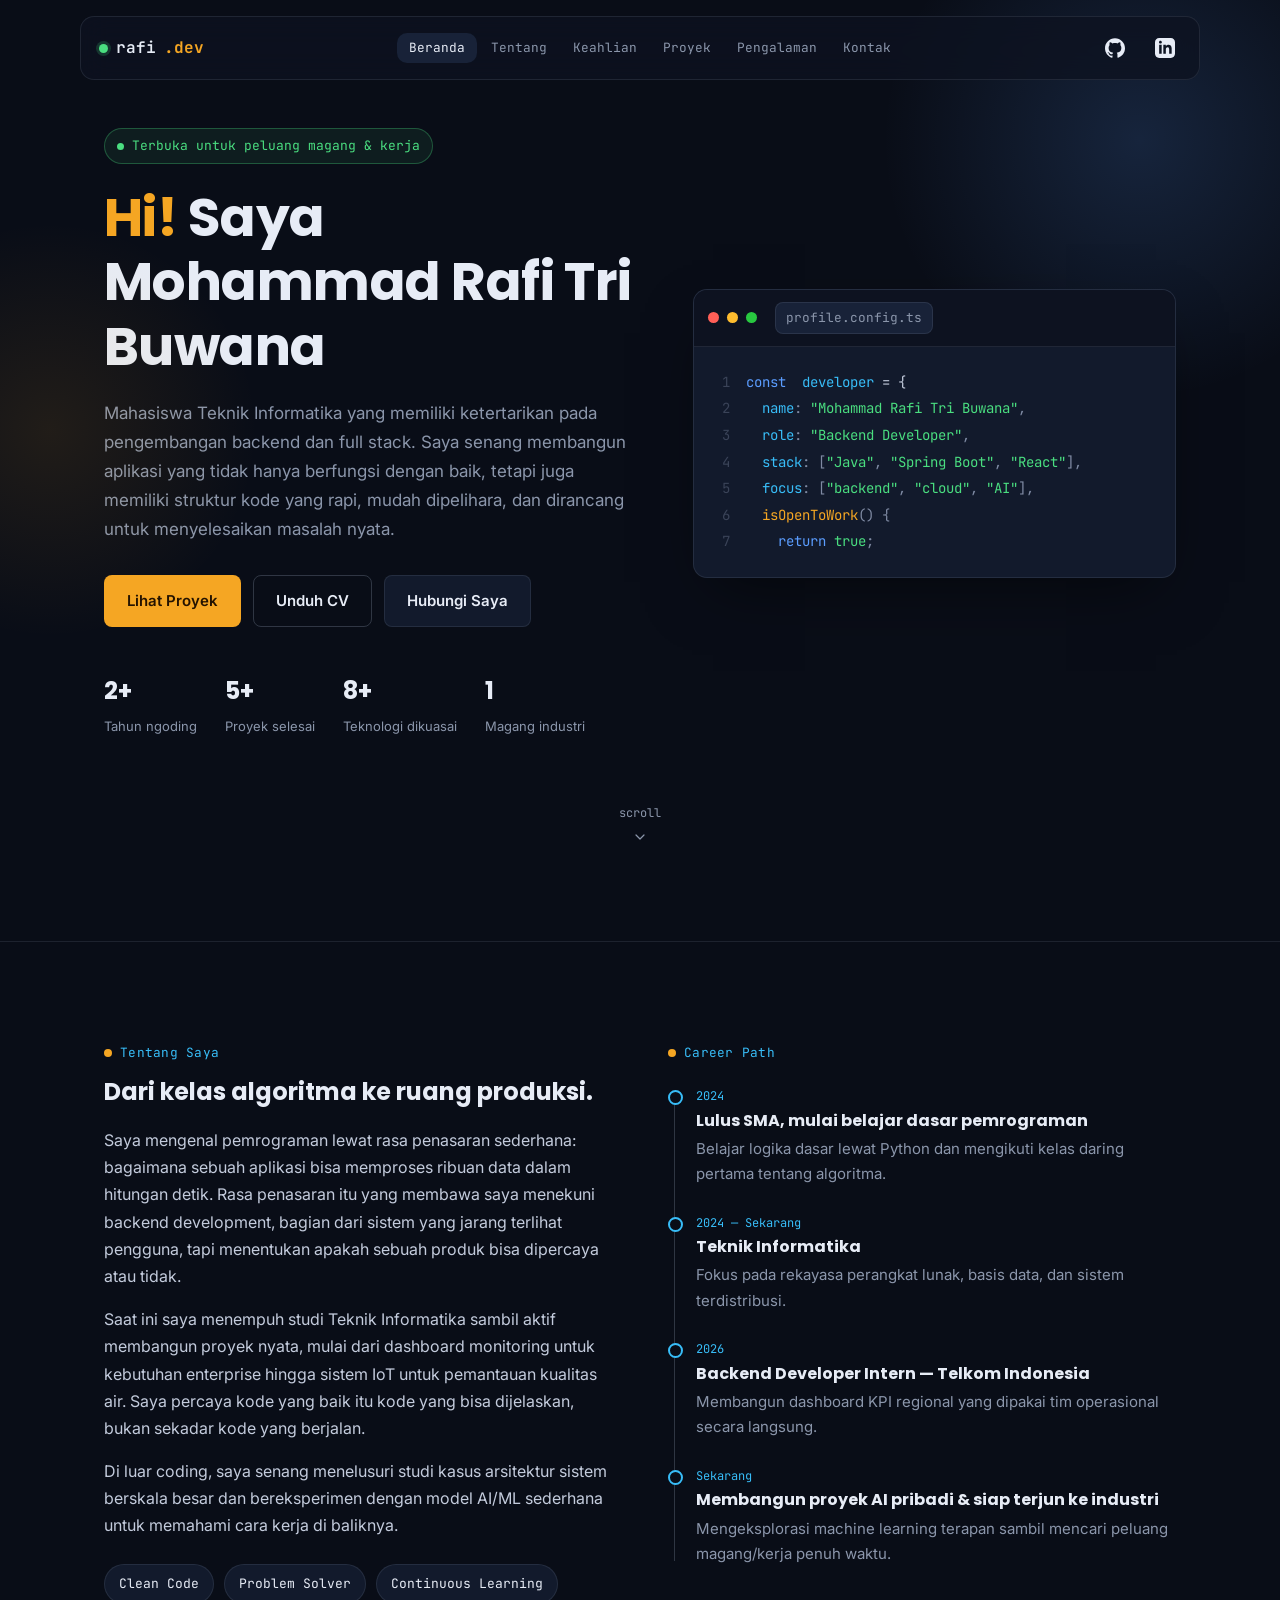
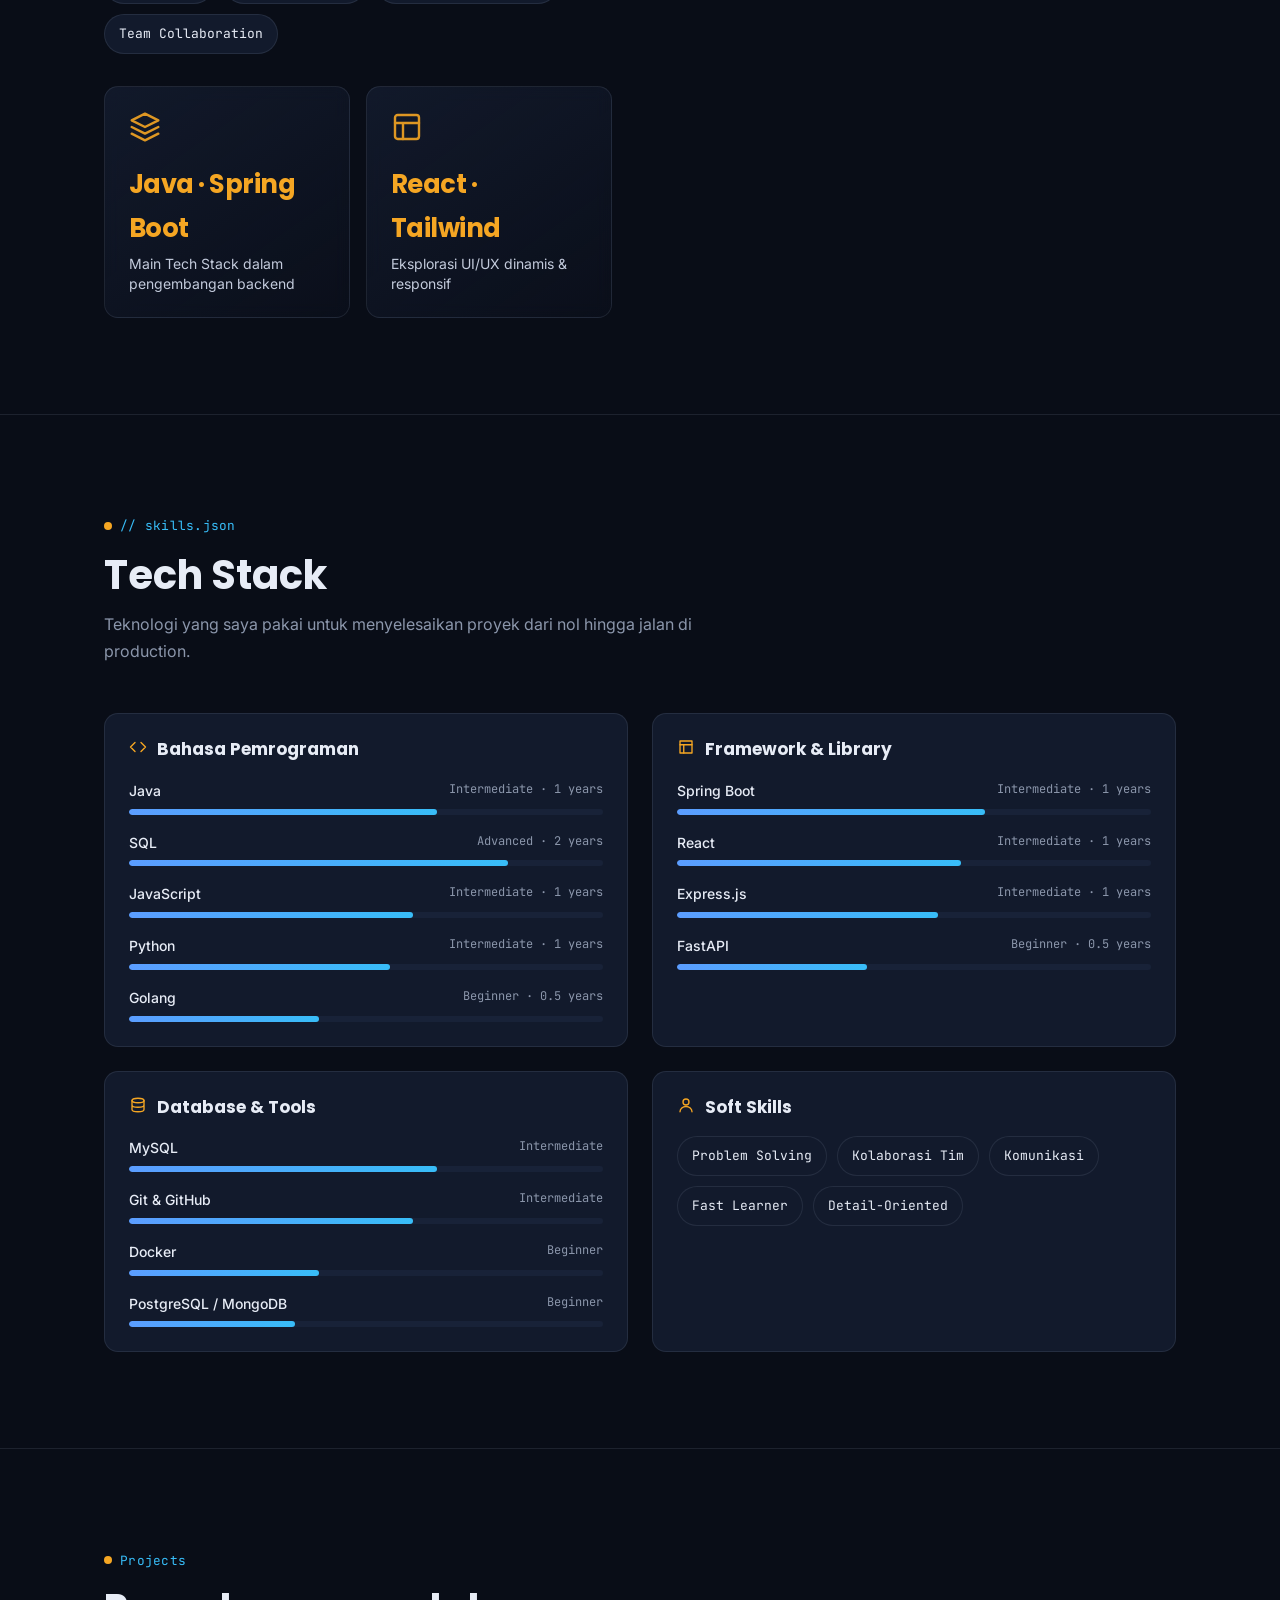
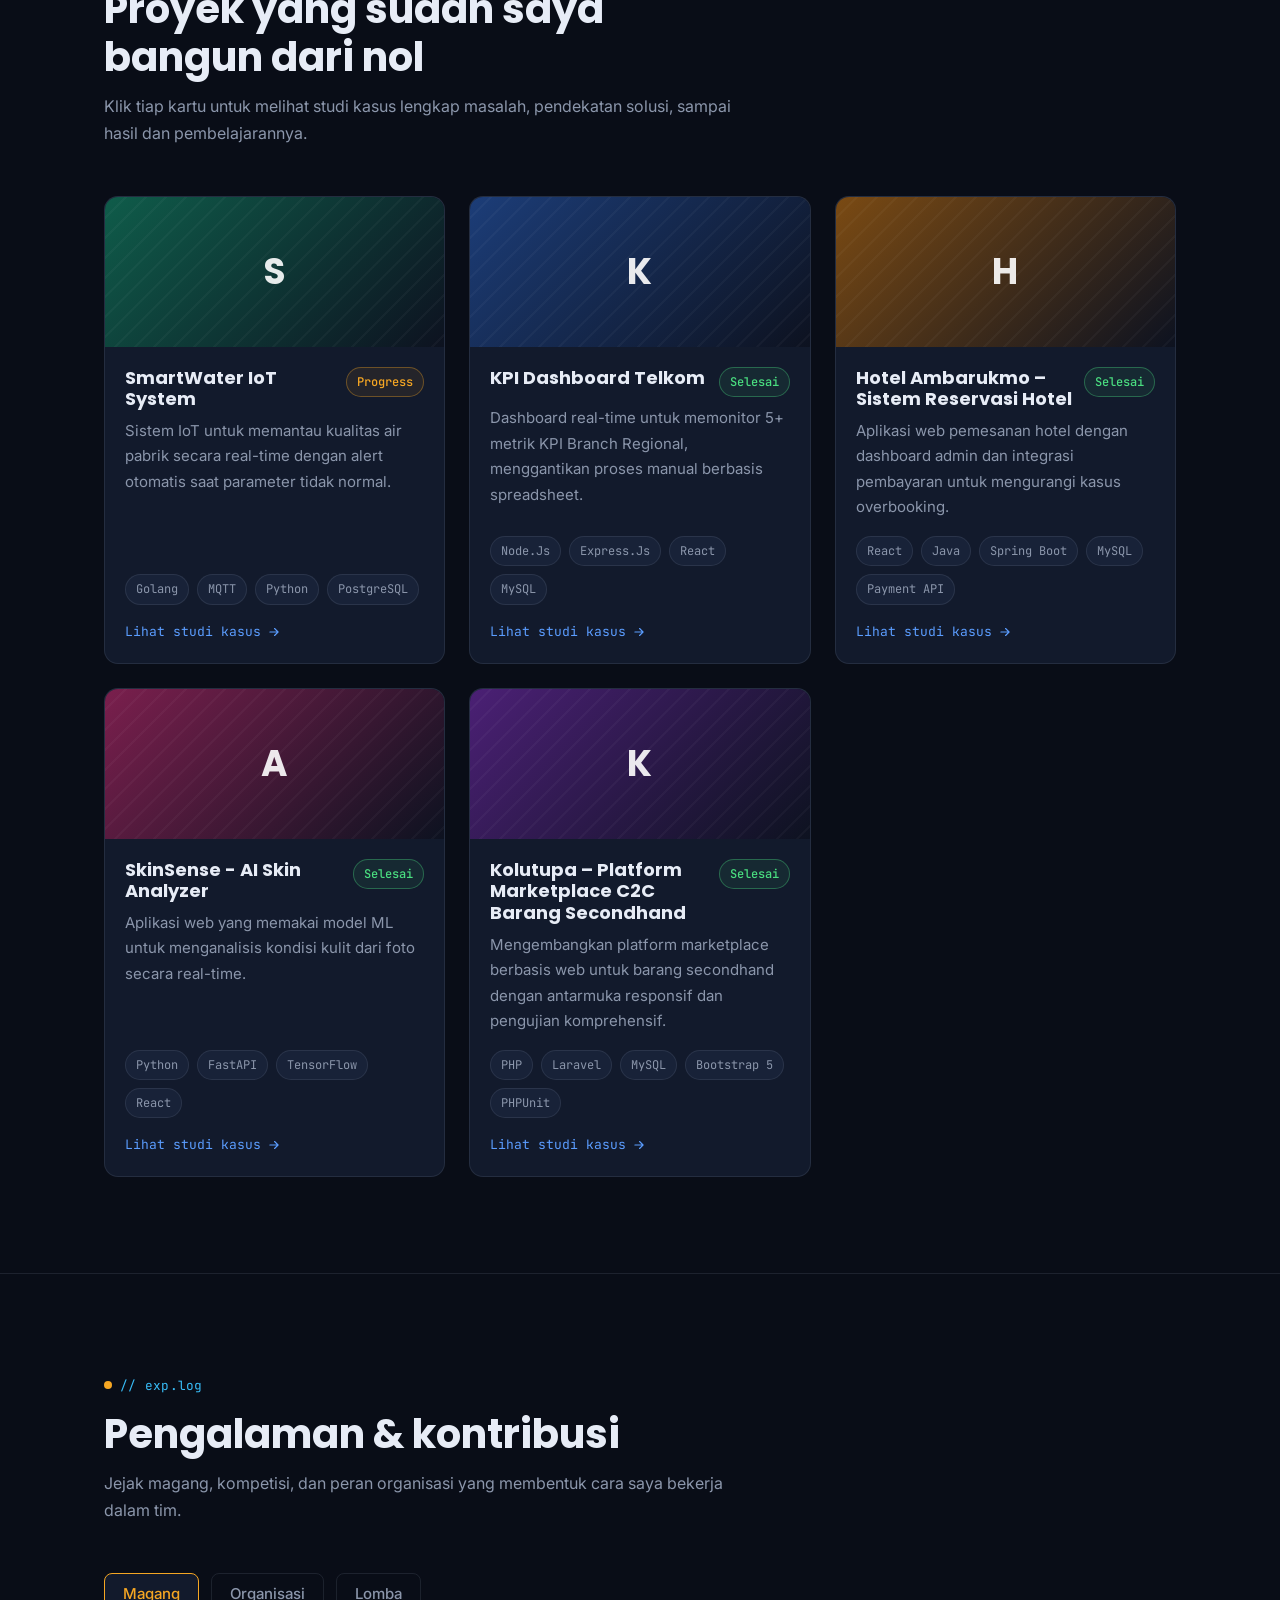
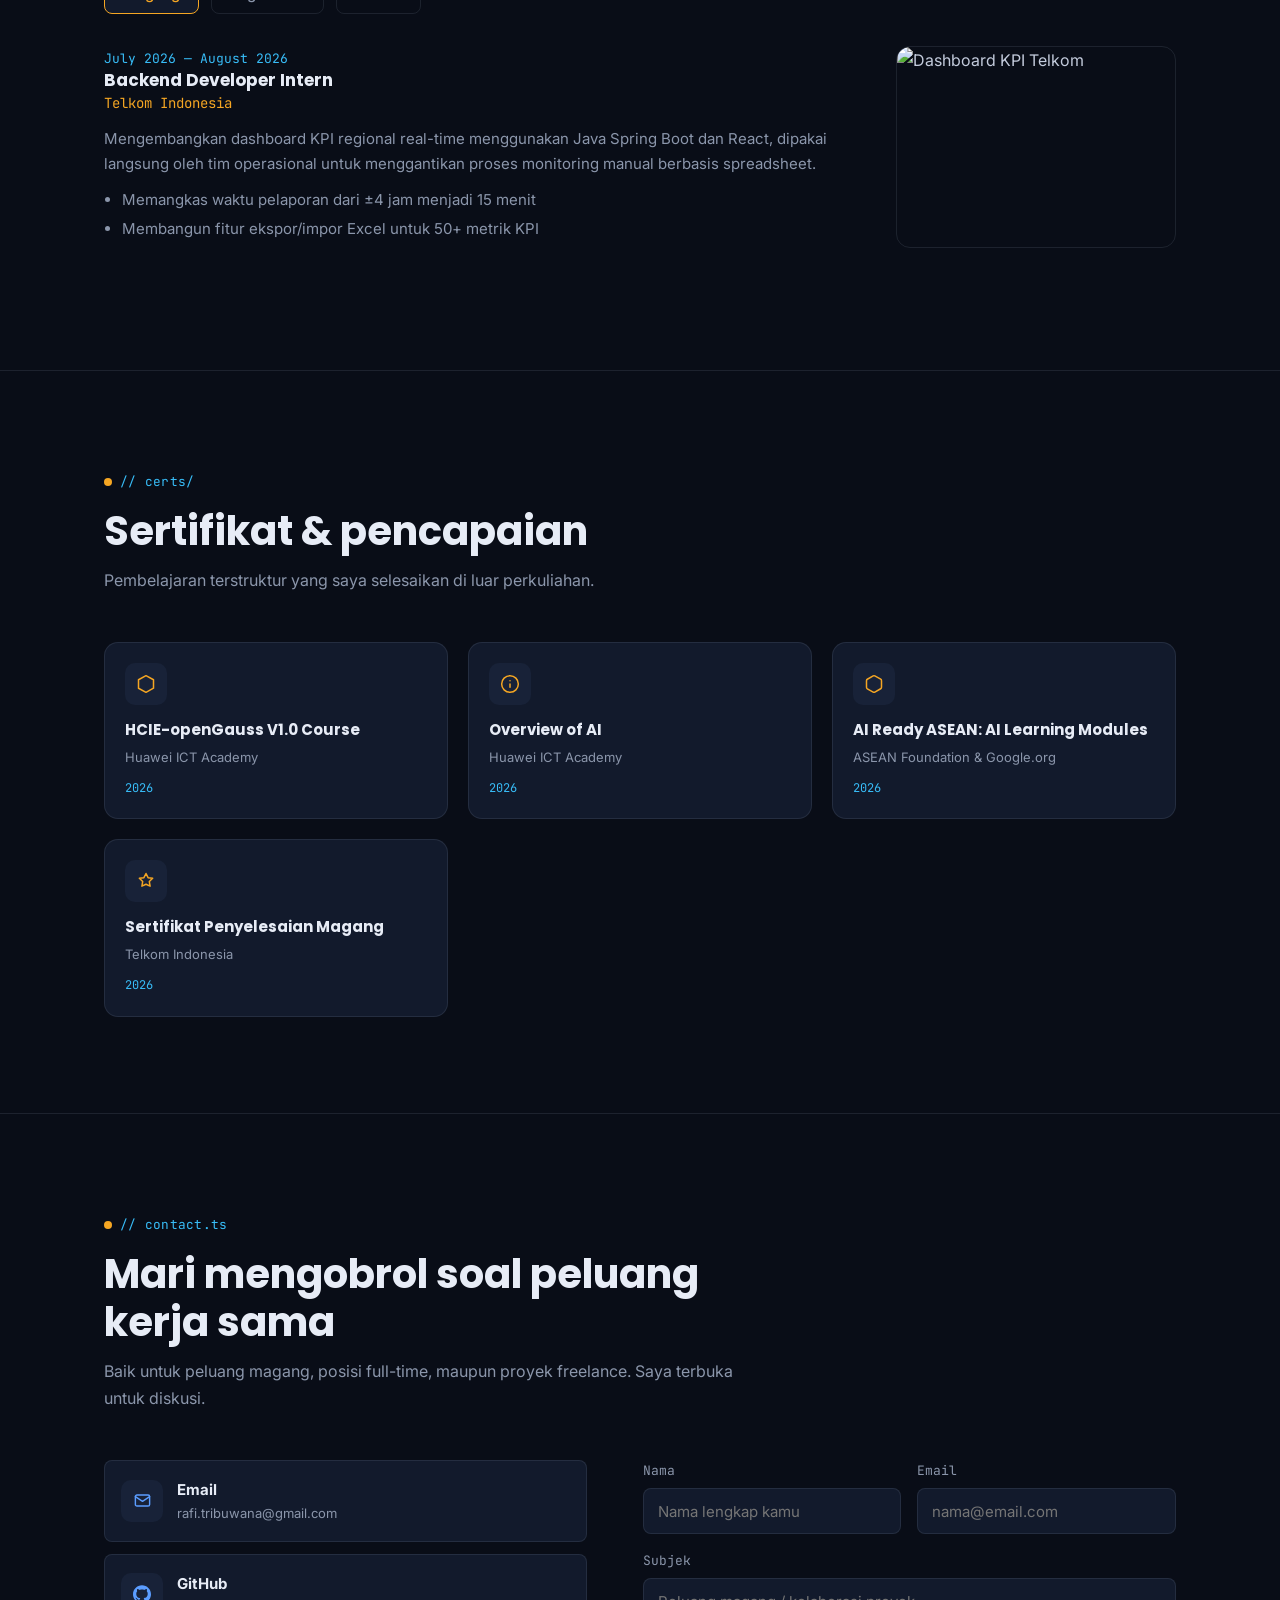
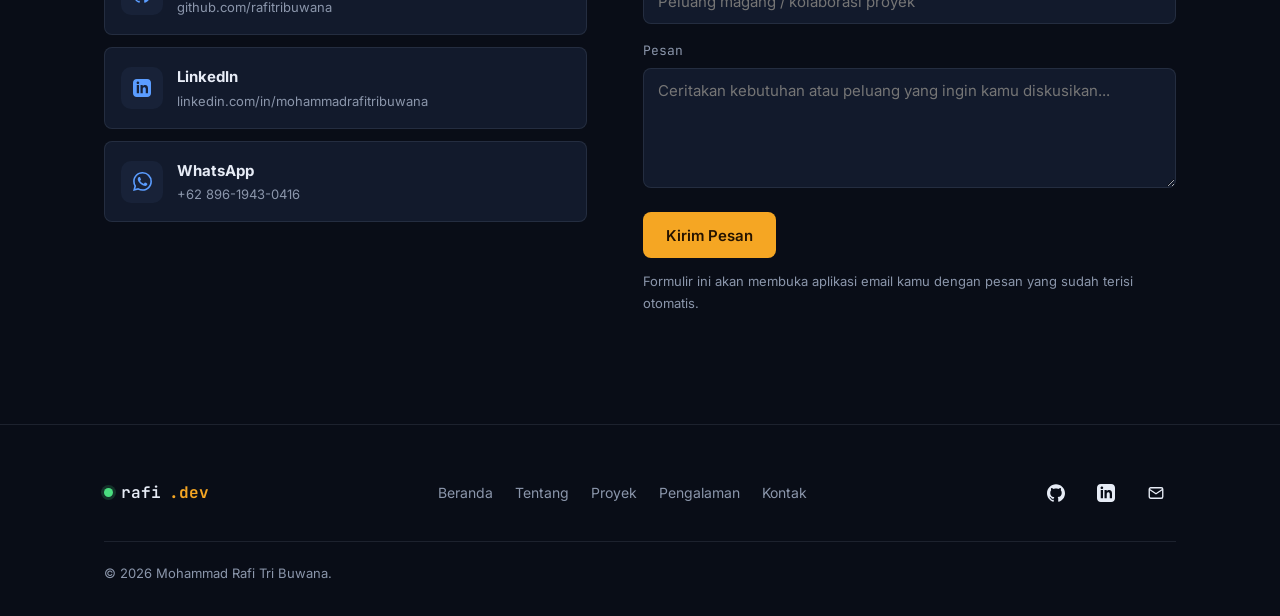
==== index.html @ b0159e3d "Update portofolio" ====
<!DOCTYPE html>
<html lang="id">
<head>
<meta charset="UTF-8" />
<meta name="viewport" content="width=device-width, initial-scale=1" />
<title>Mohammad Rafi Tri Buwana — Backend Developer</title>
<meta name="description" content="Portofolio Mohammad Rafi Tri Buwana, Backend Developer & Full Stack Developer. Lihat proyek, keahlian, dan pengalaman di bidang software engineering." />
<link rel="preconnect" href="https://fonts.googleapis.com" />
<link rel="preconnect" href="https://fonts.gstatic.com" crossorigin />
<link href="https://fonts.googleapis.com/css2?family=Poppins:wght@500;600;700&family=Inter:wght@400;500;600&family=JetBrains+Mono:wght@400;500;600&display=swap" rel="stylesheet" />
<link rel="stylesheet" href="style.css" />
</head>
<body>

<!-- ================= NAVBAR ================= -->
<div class="navbar-wrap">
  <nav class="navbar">
    <a class="logo" href="#home" aria-label="Kembali ke beranda">
      <span class="dot"></span> rafi<b>.dev</b>
    </a>
    <ul class="nav-links" id="navLinks">
      <li><a href="#home" data-section="home"><span class="fname">Beranda</span><span class="ext"></span></a></li>
      <li><a href="#about" data-section="about"><span class="fname">Tentang</span><span class="ext"></span></a></li>
      <li><a href="#skills" data-section="skills"><span class="fname">Keahlian</span><span class="ext"></span></a></li>
      <li><a href="#projects" data-section="projects"><span class="fname">Proyek</span><span class="ext"></span></a></li>
      <li><a href="#experience" data-section="experience"><span class="fname">Pengalaman</span><span class="ext"></span></a></li>
      <li><a href="#contact" data-section="contact"><span class="fname">Kontak</span><span class="ext"></span></a></li>
    </ul>
    <div class="nav-right">
      <a class="icon-link" href="https://github.com/rafitribuwana" target="_blank" rel="noopener" aria-label="Buka profil GitHub">
        <svg role="img" viewBox="0 0 24 24" xmlns="http://www.w3.org/2000/svg" width="20" height="20"><title>GitHub</title><path fill="currentColor" d="M12 .297c-6.63 0-12 5.373-12 12 0 5.303 3.438 9.8 8.205 11.385.6.113.82-.258.82-.577 0-.285-.01-1.04-.015-2.04-3.338.724-4.042-1.61-4.042-1.61C4.422 18.07 3.633 17.7 3.633 17.7c-1.087-.744.084-.729.084-.729 1.205.084 1.838 1.236 1.838 1.236 1.07 1.835 2.809 1.305 3.495.998.108-.776.417-1.305.76-1.605-2.665-.3-5.466-1.332-5.466-5.93 0-1.31.465-2.38 1.235-3.22-.135-.303-.54-1.523.105-3.176 0 0 1.005-.322 3.3 1.23.96-.267 1.98-.399 3-.405 1.02.006 2.04.138 3 .405 2.28-1.552 3.285-1.23 3.285-1.23.645 1.653.24 2.873.12 3.176.765.84 1.23 1.91 1.23 3.22 0 4.61-2.805 5.625-5.475 5.92.42.36.81 1.096.81 2.22 0 1.606-.015 2.896-.015 3.286 0 .315.21.69.825.57C20.565 22.092 24 17.592 24 12.297c0-6.627-5.373-12-12-12"/></svg>
      </a>
      <a class="icon-link" href="https://www.linkedin.com/in/rafitribuwana" target="_blank" rel="noopener" aria-label="Buka profil LinkedIn">
        <svg role="img" viewBox="0 0 24 24" xmlns="http://www.w3.org/2000/svg" width="20" height="20"><title>LinkedIn</title><path fill="currentColor" d="M19 0h-14c-2.761 0-5 2.239-5 5v14c0 2.761 2.239 5 5 5h14c2.762 0 5-2.239 5-5v-14c0-2.761-2.238-5-5-5zm-11 19h-3v-11h3v11zm-1.5-12.268c-.966 0-1.75-.79-1.75-1.764s.784-1.764 1.75-1.764 1.75.79 1.75 1.764-.783 1.764-1.75 1.764zm13.5 12.268h-3v-5.604c0-3.368-4-3.113-4 0v5.604h-3v-11h3v1.765c1.396-2.586 7-2.777 7 2.476v6.759z"/></svg>
      </a>
      <button class="icon-link menu-btn" id="menuBtn" aria-label="Buka menu navigasi">
        <svg width="20" height="20" viewBox="0 0 24 24" fill="none" stroke="currentColor" stroke-width="1.8" stroke-linecap="round"><path d="M3 6h18M3 12h18M3 18h18"/></svg>
      </button>
    </div>
  </nav>
</div>

<div class="mobile-menu" id="mobileMenu">
  <button class="icon-link close-btn" id="closeMenuBtn" aria-label="Tutup menu">
    <svg width="22" height="22" viewBox="0 0 24 24" fill="none" stroke="currentColor" stroke-width="1.8" stroke-linecap="round"><path d="M6 6l12 12M18 6L6 18"/></svg>
  </button>
  <a href="#home" data-section="home">Beranda <span class="ext"></span></a>
  <a href="#about" data-section="about">Tentang <span class="ext"></span></a>
  <a href="#skills" data-section="skills">Keahlian <span class="ext"></span></a>
  <a href="#projects" data-section="projects">Proyek <span class="ext"></span></a>
  <a href="#experience" data-section="experience">Pengalaman <span class="ext"></span></a>
  <a href="#certificates" data-section="certificates">Sertifikat <span class="ext"></span></a>
  <a href="#contact" data-section="contact">Kontak <span class="ext"></span></a>
  <div class="mm-social">
    <a class="icon-link" href="#https://github.com/rafitribuwana" target="_blank" rel="noopener" aria-label="GitHub"><svg width="19" height="19" viewBox="0 0 24 24" fill="none" stroke="currentColor" stroke-width="1.8"><rect x="3" y="3" width="18" height="18" rx="4"/><path d="M8 12h8M8 16h5M8 8h3"/></svg></a>
    <a class="icon-link" href="https://www.linkedin.com/in/rafitribuwana" target="_blank" rel="noopener" aria-label="LinkedIn"><svg width="19" height="19" viewBox="0 0 24 24" fill="none" stroke="currentColor" stroke-width="1.8"><rect x="3" y="3" width="18" height="18" rx="4"/><path d="M8.5 11v6M12.5 17v-3.5c0-1.2 1-2 2-2s1.8.8 1.8 2V17"/></svg></a>
  </div>
</div>

<!-- ================= HERO ================= -->
<section class="hero" id="home">
  <div class="hero-glow"></div>
  <div class="hero-glow two"></div>
  <div class="container hero-grid">
    <div>
      <span class="hero-kicker"><span class="pulse"></span> Terbuka untuk peluang magang &amp; kerja</span>
      <h1> <span class="accent">Hi!</span> Saya Mohammad Rafi Tri Buwana</h1>      
      <p class="lead">Mahasiswa Teknik Informatika yang memiliki ketertarikan pada pengembangan backend dan full stack. Saya senang membangun aplikasi yang tidak hanya berfungsi dengan baik, tetapi juga memiliki struktur kode yang rapi, mudah dipelihara, dan dirancang untuk menyelesaikan masalah nyata.</p>
      <div class="hero-ctas">
        <a href="#projects" class="btn btn-primary">Lihat Proyek</a>
        <a href="assets/CV_Mohammad Rafi Tri Buwana.pdf" class="btn btn-outline">Unduh CV</a>
        <a href="#contact" class="btn btn-ghost">Hubungi Saya</a>
      </div>
      <div class="hero-stats">
        <div class="stat"><b>2+</b><span>Tahun ngoding</span></div>
        <div class="stat"><b>5+</b><span>Proyek selesai</span></div>
        <div class="stat"><b>8+</b><span>Teknologi dikuasai</span></div>
        <div class="stat"><b>1</b><span>Magang industri</span></div>
      </div>
    </div>

    <div class="editor reveal">
      <div class="editor-bar">
        <span class="editor-dot r"></span><span class="editor-dot y"></span><span class="editor-dot g"></span>
        <span class="editor-file">profile.config.ts</span>
      </div>
      <div class="editor-body" id="editorBody"></div>
    </div>
  </div>
  <div class="container">
    <div class="scroll-cue">
      <span>scroll</span>
      <svg width="16" height="16" viewBox="0 0 24 24" fill="none" stroke="currentColor" stroke-width="1.8" stroke-linecap="round" stroke-linejoin="round"><path d="M6 9l6 6 6-6"/></svg>
    </div>
  </div>
</section>

<!-- ================= ABOUT ================= -->
<section class="section" id="about">
  <div class="container">
    <div class="about-grid">
      <div class="reveal">
        <span class="eyebrow">Tentang Saya</span>
        <h2>Dari kelas algoritma ke ruang produksi.</h2>
        <div class="about-text" style="margin-top:20px;">
          <p>Saya mengenal pemrograman lewat rasa penasaran sederhana: bagaimana sebuah aplikasi bisa memproses ribuan data dalam hitungan detik. Rasa penasaran itu yang membawa saya menekuni backend development, bagian dari sistem yang jarang terlihat pengguna, tapi menentukan apakah sebuah produk bisa dipercaya atau tidak.</p>
          <p>Saat ini saya menempuh studi Teknik Informatika sambil aktif membangun proyek nyata, mulai dari dashboard monitoring untuk kebutuhan enterprise hingga sistem IoT untuk pemantauan kualitas air. Saya percaya kode yang baik itu kode yang bisa dijelaskan, bukan sekadar kode yang berjalan.</p>
          <p>Di luar coding, saya senang menelusuri studi kasus arsitektur sistem berskala besar dan bereksperimen dengan model AI/ML sederhana untuk memahami cara kerja di baliknya.</p>
        </div>
        <div class="value-chips">
          <span class="value-chip">Clean Code</span>
          <span class="value-chip">Problem Solver</span>
          <span class="value-chip">Continuous Learning</span>
          <span class="value-chip">Team Collaboration</span>
        </div>
        <div class="stat-grid">
          <div class="stat-card">
            <svg class="sc-icon" viewBox="0 0 24 24" fill="none" stroke="currentColor" stroke-width="1.8" stroke-linecap="round" stroke-linejoin="round"><path d="M12 2L2 7l10 5 10-5-10-5zM2 17l10 5 10-5M2 12l10 5 10-5"/></svg>
            <b>Java · Spring Boot</b>
            <span>Main Tech Stack dalam pengembangan backend</span>
          </div>
          <div class="stat-card">
            <svg class="sc-icon" viewBox="0 0 24 24" fill="none" stroke="currentColor" stroke-width="1.8" stroke-linecap="round" stroke-linejoin="round"><rect x="3" y="3" width="18" height="18" rx="2" ry="2"/><path d="M3 9h18M9 21V9"/></svg>
            <b>React · Tailwind</b>
            <span>Eksplorasi UI/UX dinamis & responsif</span>
          </div>
        </div>
      </div>

      <div class="reveal">
        <span class="eyebrow">Career Path</span>
        <div class="timeline">
          <div class="tl-item">
            <div class="tl-date">2024</div>
            <h4>Lulus SMA, mulai belajar dasar pemrograman</h4>
            <p>Belajar logika dasar lewat Python dan mengikuti kelas daring pertama tentang algoritma.</p>
          </div>
          <div class="tl-item">
            <div class="tl-date">2024 — Sekarang</div>
            <h4>Teknik Informatika</h4>
            <p>Fokus pada rekayasa perangkat lunak, basis data, dan sistem terdistribusi.</p>
          </div>
          <div class="tl-item">
            <div class="tl-date">2026</div>
            <h4>Backend Developer Intern — Telkom Indonesia</h4>
            <p>Membangun dashboard KPI regional yang dipakai tim operasional secara langsung.</p>
          </div>
          <div class="tl-item">
            <div class="tl-date">Sekarang</div>
            <h4>Membangun proyek AI pribadi &amp; siap terjun ke industri</h4>
            <p>Mengeksplorasi machine learning terapan sambil mencari peluang magang/kerja penuh waktu.</p>
          </div>
        </div>
      </div>
    </div>
  </div>
</section>

<!-- ================= SKILLS ================= -->
<section class="section" id="skills">
  <div class="container">
    <div class="section-head reveal">
      <span class="eyebrow">// skills.json</span>
      <h2>Tech Stack</h2>
      <p>Teknologi yang saya pakai untuk menyelesaikan proyek dari nol hingga jalan di production.</p>
    </div>

    <div class="skills-grid">
      <div class="skill-card reveal">
        <h3><span class="ico">
          <svg width="18" height="18" viewBox="0 0 24 24" fill="none" stroke="currentColor" stroke-width="1.8" stroke-linecap="round" stroke-linejoin="round"><path d="M16 18l6-6-6-6M8 6l-6 6 6 6"/></svg>
        </span> Bahasa Pemrograman</h3>
        <div class="skill-row" data-level="65"><div class="row-top"><span>Java</span><span>Intermediate · 1 years</span></div><div class="meter"><i></i></div></div>
        <div class="skill-row" data-level="80"><div class="row-top"><span>SQL</span><span>Advanced · 2 years</span></div><div class="meter"><i></i></div></div>
        <div class="skill-row" data-level="60"><div class="row-top"><span>JavaScript</span><span>Intermediate · 1 years</span></div><div class="meter"><i></i></div></div>
        <div class="skill-row" data-level="55"><div class="row-top"><span>Python</span><span>Intermediate · 1 years</span></div><div class="meter"><i></i></div></div>
        <div class="skill-row" data-level="40"><div class="row-top"><span>Golang</span><span>Beginner · 0.5 years</span></div><div class="meter"><i></i></div></div>
      </div>

      <div class="skill-card reveal">
        <h3><span class="ico">
          <svg width="18" height="18" viewBox="0 0 24 24" fill="none" stroke="currentColor" stroke-width="1.8" stroke-linecap="round" stroke-linejoin="round"><path d="M4 4h16v16H4z"/><path d="M4 9h16M9 9v11"/></svg>
        </span> Framework &amp; Library</h3>
        <div class="skill-row" data-level="65"><div class="row-top"><span>Spring Boot</span><span>Intermediate · 1 years</span></div><div class="meter"><i></i></div></div>
        <div class="skill-row" data-level="60"><div class="row-top"><span>React</span><span>Intermediate · 1 years</span></div><div class="meter"><i></i></div></div>
        <div class="skill-row" data-level="55"><div class="row-top"><span>Express.js</span><span>Intermediate · 1 years</span></div><div class="meter"><i></i></div></div>
        <div class="skill-row" data-level="40"><div class="row-top"><span>FastAPI</span><span>Beginner · 0.5 years</span></div><div class="meter"><i></i></div></div>
      </div>

      <div class="skill-card reveal">
        <h3><span class="ico">
          <svg width="18" height="18" viewBox="0 0 24 24" fill="none" stroke="currentColor" stroke-width="1.8" stroke-linecap="round" stroke-linejoin="round"><ellipse cx="12" cy="6" rx="8" ry="3"/><path d="M4 6v6c0 1.7 3.6 3 8 3s8-1.3 8-3V6M4 12v6c0 1.7 3.6 3 8 3s8-1.3 8-3v-6"/></svg>
        </span> Database &amp; Tools</h3>
        <div class="skill-row" data-level="65"><div class="row-top"><span>MySQL</span><span>Intermediate</span></div><div class="meter"><i></i></div></div>
        <div class="skill-row" data-level="60"><div class="row-top"><span>Git &amp; GitHub</span><span>Intermediate</span></div><div class="meter"><i></i></div></div>
        <div class="skill-row" data-level="40"><div class="row-top"><span>Docker</span><span>Beginner</span></div><div class="meter"><i></i></div></div>
        <div class="skill-row" data-level="35"><div class="row-top"><span>PostgreSQL / MongoDB</span><span>Beginner</span></div><div class="meter"><i></i></div></div>
      </div>

      <div class="skill-card reveal">
        <h3><span class="ico">
          <svg width="18" height="18" viewBox="0 0 24 24" fill="none" stroke="currentColor" stroke-width="1.8" stroke-linecap="round" stroke-linejoin="round"><circle cx="12" cy="8" r="4"/><path d="M4 21c0-4 3.6-7 8-7s8 3 8 7"/></svg>
        </span> Soft Skills</h3>
        <div class="soft-skills" style="margin-top:0;">
          <span class="value-chip">Problem Solving</span>
          <span class="value-chip">Kolaborasi Tim</span>
          <span class="value-chip">Komunikasi</span>
          <span class="value-chip">Fast Learner</span>
          <span class="value-chip">Detail-Oriented</span>
        </div>
      </div>
    </div>
  </div>
</section>

<!-- ================= PROJECTS ================= -->
<section class="section" id="projects">
  <div class="container">
    <div class="section-head reveal">
      <span class="eyebrow">Projects</span>
      <h2>Proyek yang sudah saya bangun dari nol</h2>
      <p>Klik tiap kartu untuk melihat studi kasus lengkap masalah, pendekatan solusi, sampai hasil dan pembelajarannya.</p>
    </div>
    <div class="projects-grid" id="projectsGrid"></div>
  </div>
</section>

<!-- ================= EXPERIENCE ================= -->
<section class="section" id="experience">
  <div class="container">
    <div class="section-head reveal">
      <span class="eyebrow">// exp.log</span>
      <h2>Pengalaman &amp; kontribusi</h2>
      <p>Jejak magang, kompetisi, dan peran organisasi yang membentuk cara saya bekerja dalam tim.</p>
    </div>

    <!-- Experience Tabs -->
    <div class="exp-tabs reveal">
      <button class="exp-tab-btn active" data-category="internship">Magang</button>
      <button class="exp-tab-btn" data-category="organization">Organisasi</button>
      <button class="exp-tab-btn" data-category="competition">Lomba</button>
    </div>

    <!-- Magang -->
    <div class="exp-list" data-category="internship">
      <div class="exp-item reveal">
        <div>
          <div class="exp-date">July 2026 — August 2026</div>
          <div class="exp-content">
            <h4>Backend Developer Intern</h4>
            <div class="exp-org">Telkom Indonesia</div>
            <p>Mengembangkan dashboard KPI regional real-time menggunakan Java Spring Boot dan React, dipakai langsung oleh tim operasional untuk menggantikan proses monitoring manual berbasis spreadsheet.</p>
            <ul>
              <li>Memangkas waktu pelaporan dari ±4 jam menjadi 15 menit</li>
              <li>Membangun fitur ekspor/impor Excel untuk 50+ metrik KPI</li>
            </ul>
          </div>
        </div>
        <div class="exp-photo">
          <img src="https://via.placeholder.com/280x200/1c3d78/5b9dff?text=Telkom+Dashboard" alt="Dashboard KPI Telkom" />
        </div>
      </div>
    </div>

    <!-- Organisasi -->
    <div class="exp-list" data-category="organization" style="display:none;">
      <div class="exp-item reveal">
        <div>
          <div class="exp-date">January 2026 - Now</div>
          <div class="exp-content">
            <h4>Head of Student Activity Unit - Manggala</h4>
            <div class="exp-org">Organisasi Mahasiswa</div>
            <ul>
              <li>Memimpin operasional menyeluruh organisasi mahasiswa dengan menyusun rencana kerja tahunan, roadmap kegiatan, serta menentukan arah strategis organisasi.</li>
              <li>Mengawasi dan mengoordinasikan berbagai divisi internal guna memastikan program kerja berjalan efektif.</li>
            </ul>
          </div>
        </div>
        <div class="exp-photo">
          <img src="/assets/SertijabUKM.jpeg" alt="Manggala" />
        </div>
      </div>
      <div class="exp-item reveal">
        <div>
          <div class="exp-date">June 2026</div>
          <div class="exp-content">
            <h4>Project Manager</h4>
            <div class="exp-org">Teaching Movement at Rumah Baca</div>
            <ul>
              <li>Memimpin penuh perencanaan, pengorganisasian, dan eksekusi program pengabdian masyarakat.</li>
              <li>Mengoordinasikan panitia pelaksana dalam penyusunan materi ajar yang edukatif dan interaktif.</li>
            </ul>
          </div>
        </div>
        <div class="exp-photo">
          <img src="assets/Rumahbaca2.jpeg" alt="Teaching Movement" />
        </div>
      </div>
      <div class="exp-item reveal">
        <div>
          <div class="exp-date">March 2026</div>
          <div class="exp-content">
            <h4>Public Relations Staff</h4>
            <div class="exp-org">Charity Event at Orphanage</div>
            <ul>
              <li>Menjadi jembatan komunikasi utama antara pihak panitia dengan pengelola panti asuhan.</li>
              <li>Menyusun narasi informasi acara, mengelola penyebaran undangan, serta mendukung donasi.</li>
            </ul>
          </div>
        </div>
        <div class="exp-photo">
          <img src="assets/IFBERMA.jpeg" alt="Charity Event" />
        </div>
      </div>
      <div class="exp-item reveal">
        <div>
          <div class="exp-date">January 2026 - February 2026</div>
          <div class="exp-content">
            <h4>Secretary</h4>
            <div class="exp-org">University Roadshow & Campus Awareness</div>
            <ul>
              <li>Mengelola seluruh pemesanan dokumen formal, surat-menyurat birokrasi, pencatatan notulensi, serta pengarsipan data.</li>
              <li>Menyusun jadwal kunjungan ke berbagai SMA dan berkolaborasi dengan tim internal demi kelancaran sosialisasi.</li>
            </ul>
          </div>
        </div>
        <div class="exp-photo">
          <img src="/assets/Roadshow2.jpeg" alt="Roadshow" />
        </div>
      </div>
      <div class="exp-item reveal">
        <div>
          <div class="exp-date">January 2026</div>
          <div class="exp-content">
            <h4>Event Coordinator</h4>
            <div class="exp-org">Basic Leadership Training (LDK)</div>
            <ul>
              <li>Merancang konsep, susunan acara (agenda), dan kerangka pelatihan kepemimpinan peserta.</li>
              <li>Mengoordinasikan kepanitiaan lintas fungsi serta mengelola logistik, lini masa, dan alur acara.</li>
            </ul>
          </div>
        </div>
        <div class="exp-photo">
          <img src="assets/LDKManggala.jpeg" alt="Leadership Training" />
        </div>
      </div>
      <div class="exp-item reveal">
        <div>
          <div class="exp-date">September 2025</div>
          <div class="exp-content">
            <h4>Security Division Member</h4>
            <div class="exp-org">Informatics Department Orientation</div>
            <ul>
              <li>Memastikan kedisiplinan, ketertiban, dan manajemen kerumunan selama rangkaian acara orientasi jurusan.</li>
              <li>Bekerja sama secara intensif dengan tim lintas divisi untuk menciptakan lingkungan orientasi yang aman.</li>
            </ul>
          </div>
        </div>
        <div class="exp-photo">
          <img src="assets/PanitiaWPI.jpeg" alt="Orientation" />
        </div>
      </div>
    </div>

    <!-- Lomba -->
    <div class="exp-list" data-category="competition" style="display:none;">
      <div class="exp-item reveal">
        <div>
          <div class="exp-date">October 2025</div>
          <div class="exp-content">
            <h4>Finalist</h4>
            <div class="exp-org">Business Idea Competition at ISLI National Seminar & Workshop</div>
            <p>Pertamina University & Institute of Supply Chain and Logistics Indonesia (ISLI)</p>
          </div>
        </div>
        <div class="exp-photo">
          <img src="assets/ISLICompetition.jpeg" alt="ISLI Competition" />
        </div>
      </div>
      <div class="exp-item reveal">
        <div>
          <div class="exp-date">October 2025</div>
          <div class="exp-content">
            <h4>Participant</h4>
            <div class="exp-org">National Essay Competition</div>
            <p>Sebelas Maret University (UNS) – Development Economics Student Association</p>
          </div>
        </div>
        <div class="exp-photo">
          <img src="assets/EssayUNS.jpeg" alt="Essay Competition" />
        </div>
      </div>
      <div class="exp-item reveal">
        <div>
          <div class="exp-date">September 2025</div>
          <div class="exp-content">
            <h4>Participant</h4>
            <div class="exp-org">ONMIPA (National Olympiad in Mathematics and Natural Sciences)</div>
            <p>Regional Level</p>
          </div>
        </div>
        <div class="exp-photo">
          <img src="assets/ONMIPA2025.jpeg" alt="ONMIPA" />
        </div>
      </div>
    </div>
  </div>
</section>

<!-- ================= CERTIFICATES ================= -->
<section class="section" id="certificates">
  <div class="container">
    <div class="section-head reveal">
      <span class="eyebrow">// certs/</span>
      <h2>Sertifikat &amp; pencapaian</h2>
      <p>Pembelajaran terstruktur yang saya selesaikan di luar perkuliahan.</p>
    </div>
    <div class="cert-grid" id="certGrid">
      <div class="cert-card reveal" role="button" tabindex="0" data-cert-id="hcie-opengauss">
        <div class="cert-icon"><svg width="20" height="20" viewBox="0 0 24 24" fill="none" stroke="currentColor" stroke-width="1.8" stroke-linecap="round" stroke-linejoin="round"><path d="M12 2l9 4.9V17L12 22l-9-4.9V6.9z"/></svg></div>
        <h4>HCIE-openGauss V1.0 Course</h4>
        <div class="cert-issuer">Huawei ICT Academy</div>
        <div class="cert-date">2026</div>
      </div>
      <div class="cert-card reveal" role="button" tabindex="0" data-cert-id="overview-ai">
        <div class="cert-icon"><svg width="20" height="20" viewBox="0 0 24 24" fill="none" stroke="currentColor" stroke-width="1.8" stroke-linecap="round" stroke-linejoin="round"><circle cx="12" cy="12" r="10"/><path d="M12 16v-4"/><path d="M12 8h.01"/></svg></div>
        <h4>Overview of AI</h4>
        <div class="cert-issuer">Huawei ICT Academy</div>
        <div class="cert-date">2026</div>
      </div>
      <div class="cert-card reveal" role="button" tabindex="0" data-cert-id="ai-ready-asean">
        <div class="cert-icon"><svg width="20" height="20" viewBox="0 0 24 24" fill="none" stroke="currentColor" stroke-width="1.8" stroke-linecap="round" stroke-linejoin="round"><path d="M21 16V8a2 2 0 0 0-1-1.73l-7-4a2 2 0 0 0-2 0l-7 4A2 2 0 0 0 3 8v8a2 2 0 0 0 1 1.73l7 4a2 2 0 0 0 2 0l7-4A2 2 0 0 0 21 16z"/></svg></div>
        <h4>AI Ready ASEAN: AI Learning Modules</h4>
        <div class="cert-issuer">ASEAN Foundation & Google.org</div>
        <div class="cert-date">2026</div>
      </div>
       <div class="cert-card reveal" role="button" tabindex="0" data-cert-id="internship-cert">
        <div class="cert-icon"><svg width="20" height="20" viewBox="0 0 24 24" fill="none" stroke="currentColor" stroke-width="1.8" stroke-linecap="round" stroke-linejoin="round"><path d="M12 3l2.5 5 5.5.8-4 3.9.9 5.5L12 15.9 7.1 18.2l.9-5.5-4-3.9L9.5 8z"/></svg></div>
        <h4>Sertifikat Penyelesaian Magang</h4>
        <div class="cert-issuer">Telkom Indonesia</div>
        <div class="cert-date">2026</div>
      </div>
    </div>
  </div>
</section>

<!-- ================= CONTACT ================= -->
<section class="section" id="contact">
  <div class="container">
    <div class="section-head reveal">
      <span class="eyebrow">// contact.ts</span>
      <h2>Mari mengobrol soal peluang kerja sama</h2>
      <p>Baik untuk peluang magang, posisi full-time, maupun proyek freelance. Saya terbuka untuk diskusi.</p>
    </div>

    <div class="contact-grid">
      <div class="contact-cards reveal">
        <a class="contact-card" href="mailto:rafi.tribuwana@gmail.com">
          <span class="cc-ico">
            <svg width="19" height="19" viewBox="0 0 24 24" fill="none" stroke="currentColor" stroke-width="1.8" stroke-linecap="round" stroke-linejoin="round"><rect x="3" y="5" width="18" height="14" rx="2"/><path d="M3 7l9 6 9-6"/></svg></span>
          <span><b>Email</b><span>rafi.tribuwana@gmail.com</span></span>
        </a>
        <a class="contact-card" href="https://github.com/rafitribuwana" target="_blank" rel="noopener">
          <span class="cc-ico">
            <svg role="img" viewBox="0 0 24 24" xmlns="http://www.w3.org/2000/svg" width="18" height="18"><title>GitHub</title><path fill="currentColor" d="M12 .297c-6.63 0-12 5.373-12 12 0 5.303 3.438 9.8 8.205 11.385.6.113.82-.258.82-.577 0-.285-.01-1.04-.015-2.04-3.338.724-4.042-1.61-4.042-1.61C4.422 18.07 3.633 17.7 3.633 17.7c-1.087-.744.084-.729.084-.729 1.205.084 1.838 1.236 1.838 1.236 1.07 1.835 2.809 1.305 3.495.998.108-.776.417-1.305.76-1.605-2.665-.3-5.466-1.332-5.466-5.93 0-1.31.465-2.38 1.235-3.22-.135-.303-.54-1.523.105-3.176 0 0 1.005-.322 3.3 1.23.96-.267 1.98-.399 3-.405 1.02.006 2.04.138 3 .405 2.28-1.552 3.285-1.23 3.285-1.23.645 1.653.24 2.873.12 3.176.765.84 1.23 1.91 1.23 3.22 0 4.61-2.805 5.625-5.475 5.92.42.36.81 1.096.81 2.22 0 1.606-.015 2.896-.015 3.286 0 .315.21.69.825.57C20.565 22.092 24 17.592 24 12.297c0-6.627-5.373-12-12-12"/></svg></span>
          <span><b>GitHub</b><span>github.com/rafitribuwana</span></span>
        </a>
        <a class="contact-card" href="https://www.linkedin.com/in/mohammad-rafi-tri-buwana-a13b3a313/" target="_blank" rel="noopener">
          <span class="cc-ico">
            <svg role="img" viewBox="0 0 24 24" xmlns="http://www.w3.org/2000/svg" width="18" height="18"><title>LinkedIn</title><path fill="currentColor" d="M19 0h-14c-2.761 0-5 2.239-5 5v14c0 2.761 2.239 5 5 5h14c2.762 0 5-2.239 5-5v-14c0-2.761-2.238-5-5-5zm-11 19h-3v-11h3v11zm-1.5-12.268c-.966 0-1.75-.79-1.75-1.764s.784-1.764 1.75-1.764 1.75.79 1.75 1.764-.783 1.764-1.75 1.764zm13.5 12.268h-3v-5.604c0-3.368-4-3.113-4 0v5.604h-3v-11h3v1.765c1.396-2.586 7-2.777 7 2.476v6.759z"/></svg></span>
          <span><b>LinkedIn</b><span>linkedin.com/in/mohammadrafitribuwana</span></span>
        </a>
        <a class="contact-card" href="https://wa.me/6289619430416" target="_blank" rel="noopener">
          <span class="cc-ico">
            <svg role="img" viewBox="0 0 24 24" xmlns="http://www.w3.org/2000/svg" width="19" height="19"><title>WhatsApp</title><path fill="currentColor" d="M17.472 14.382c-.297-.149-1.758-.867-2.03-.967-.273-.099-.471-.148-.67.15-.197.297-.767.966-.94 1.164-.173.199-.347.223-.644.075-.297-.15-1.255-.463-2.39-1.475-.883-.788-1.48-1.761-1.653-2.059-.173-.297-.018-.458.13-.606.134-.133.298-.347.446-.52.149-.174.198-.298.298-.497.099-.198.05-.371-.025-.52-.075-.149-.669-1.612-.916-2.207-.242-.579-.487-.5-.669-.51-.173-.008-.371-.01-.57-.01-.198 0-.52.074-.792.372-.272.297-1.04 1.016-1.04 2.479 0 1.462 1.065 2.875 1.213 3.074.149.198 2.096 3.2 5.077 4.487.709.306 1.262.489 1.694.625.712.227 1.36.195 1.871.118.571-.085 1.758-.719 2.006-1.413.248-.694.248-1.289.173-1.413-.074-.124-.272-.198-.57-.347m-5.421 7.403h-.004a9.87 9.87 0 01-5.031-1.378l-.361-.214-3.741.982.998-3.648-.235-.374a9.86 9.86 0 01-1.51-5.26c.001-5.45 4.436-9.884 9.888-9.884 2.64 0 5.122 1.03 6.988 2.898a9.825 9.825 0 012.893 6.994c-.003 5.45-4.437 9.884-9.885 9.884m8.413-18.297A11.815 11.815 0 0012.05 0C5.495 0 .16 5.335.157 11.892c0 2.096.547 4.142 1.588 5.945L.057 24l6.305-1.654a11.882 11.882 0 005.683 1.448h.005c6.554 0 11.89-5.335 11.893-11.893a11.821 11.821 0 00-3.48-8.413Z"/></svg></span>
          <span><b>WhatsApp</b><span>+62 896-1943-0416</span></span>
        </a>
      </div>

      <form class="contact-form reveal" id="contactForm" novalidate>
        <div class="form-row">
          <div class="field" id="field-name">
            <label for="fname">Nama</label>
            <input type="text" id="fname" name="name" placeholder="Nama lengkap kamu" />
            <span class="err-msg">Nama wajib diisi.</span>
          </div>
          <div class="field" id="field-email">
            <label for="femail">Email</label>
            <input type="email" id="femail" name="email" placeholder="nama@email.com" />
            <span class="err-msg">Masukkan alamat email yang valid.</span>
          </div>
        </div>
        <div class="field" id="field-subject">
          <label for="fsubject">Subjek</label>
          <input type="text" id="fsubject" name="subject" placeholder="Peluang magang / kolaborasi proyek" />
          <span class="err-msg">Subjek wajib diisi.</span>
        </div>
        <div class="field" id="field-message">
          <label for="fmessage">Pesan</label>
          <textarea id="fmessage" name="message" placeholder="Ceritakan kebutuhan atau peluang yang ingin kamu diskusikan..."></textarea>
          <span class="err-msg">Pesan minimal 10 karakter.</span>
        </div>
        <button type="submit" class="btn btn-primary" style="align-self:flex-start;">Kirim Pesan</button>
        <p class="form-note">Formulir ini akan membuka aplikasi email kamu dengan pesan yang sudah terisi otomatis.</p>
        <div class="form-status ok" id="formStatus">
          <svg width="18" height="18" viewBox="0 0 24 24" fill="none" stroke="currentColor" stroke-width="2" stroke-linecap="round" stroke-linejoin="round"><circle cx="12" cy="12" r="9"/><path d="M8.5 12.5l2.5 2.5 4.5-5"/></svg>
          Aplikasi email kamu akan terbuka sebentar lagi.
        </div>
      </form>
    </div>
  </div>
</section>

<!-- ================= FOOTER ================= -->
<footer>
  <div class="container">
    <div class="footer-grid">
      <div class="logo"><span class="dot"></span> rafi<b>.dev</b></div>
      <div class="footer-links">
        <a href="#home">Beranda</a>
        <a href="#about">Tentang</a>
        <a href="#projects">Proyek</a>
        <a href="#experience">Pengalaman</a>
        <a href="#contact">Kontak</a>
      </div>
      <div class="footer-social">
        <a class="icon-link" href="https://github.com/rafitribuwana" target="_blank" rel="noopener" aria-label="GitHub">
          <svg role="img" viewBox="0 0 24 24" xmlns="http://www.w3.org/2000/svg" width="18" height="18"><title>GitHub</title><path fill="currentColor" d="M12 .297c-6.63 0-12 5.373-12 12 0 5.303 3.438 9.8 8.205 11.385.6.113.82-.258.82-.577 0-.285-.01-1.04-.015-2.04-3.338.724-4.042-1.61-4.042-1.61C4.422 18.07 3.633 17.7 3.633 17.7c-1.087-.744.084-.729.084-.729 1.205.084 1.838 1.236 1.838 1.236 1.07 1.835 2.809 1.305 3.495.998.108-.776.417-1.305.76-1.605-2.665-.3-5.466-1.332-5.466-5.93 0-1.31.465-2.38 1.235-3.22-.135-.303-.54-1.523.105-3.176 0 0 1.005-.322 3.3 1.23.96-.267 1.98-.399 3-.405 1.02.006 2.04.138 3 .405 2.28-1.552 3.285-1.23 3.285-1.23.645 1.653.24 2.873.12 3.176.765.84 1.23 1.91 1.23 3.22 0 4.61-2.805 5.625-5.475 5.92.42.36.81 1.096.81 2.22 0 1.606-.015 2.896-.015 3.286 0 .315.21.69.825.57C20.565 22.092 24 17.592 24 12.297c0-6.627-5.373-12-12-12"/></svg></a>
        <a class="icon-link" href="https://www.linkedin.com/in/mohammad-rafi-tri-buwana-a13b3a313/" target="_blank" rel="noopener" aria-label="LinkedIn">
          <svg role="img" viewBox="0 0 24 24" xmlns="http://www.w3.org/2000/svg" width="18" height="18"><title>LinkedIn</title><path fill="currentColor" d="M19 0h-14c-2.761 0-5 2.239-5 5v14c0 2.761 2.239 5 5 5h14c2.762 0 5-2.239 5-5v-14c0-2.761-2.238-5-5-5zm-11 19h-3v-11h3v11zm-1.5-12.268c-.966 0-1.75-.79-1.75-1.764s.784-1.764 1.75-1.764 1.75.79 1.75 1.764-.783 1.764-1.75 1.764zm13.5 12.268h-3v-5.604c0-3.368-4-3.113-4 0v5.604h-3v-11h3v1.765c1.396-2.586 7-2.777 7 2.476v6.759z"/></svg></a>
        <a class="icon-link" href="mailto:rafi.tribuwana@gmail.com" aria-label="Email"><svg width="18" height="18" viewBox="0 0 24 24" fill="none" stroke="currentColor" stroke-width="1.8"><rect x="3" y="5" width="18" height="14" rx="2"/><path d="M3 7l9 6 9-6"/></svg></a>
      </div>
    </div>
    <div class="footer-bottom">
      <span>&copy; <span id="year"></span> Mohammad Rafi Tri Buwana.</span>
      <!-- <span>Build With HTML, CSS &amp; Vanilla JavaScript.</span> -->
    </div>
  </div>
</footer>

<button class="back-top" id="backTop" aria-label="Kembali ke atas">
  <svg width="18" height="18" viewBox="0 0 24 24" fill="none" stroke="currentColor" stroke-width="2.2" stroke-linecap="round" stroke-linejoin="round"><path d="M12 19V5M5 12l7-7 7 7"/></svg>
</button>

<!-- ================= PROJECT MODAL ================= -->
<div class="modal-overlay" id="modalOverlay">
  <div class="modal" role="dialog" aria-modal="true" aria-labelledby="modalTitle">
    <div class="modal-head">
      <div>
        <span class="badge badge-done" id="modalStatus">Selesai</span>
        <h3 id="modalTitle" style="margin-top:10px;">Judul Proyek</h3>
        <div class="modal-meta" id="modalMeta"></div>
      </div>
      <button class="modal-close" id="modalClose" aria-label="Tutup detail proyek">
        <svg width="18" height="18" viewBox="0 0 24 24" fill="none" stroke="currentColor" stroke-width="1.8" stroke-linecap="round"><path d="M6 6l12 12M18 6L6 18"/></svg>
      </button>
    </div>
    <div class="modal-body" id="modalBody"></div>
  </div>
</div>

<!-- ================= CERTIFICATE MODAL ================= -->
<div class="modal-overlay" id="certModalOverlay">
  <div class="modal" role="dialog" aria-modal="true" aria-labelledby="certModalTitle">
    <div class="modal-head">
      <div>
        <h3 id="certModalTitle" style="margin-top:0;">Sertifikat</h3>
        <div id="certModalMeta" style="margin-top:8px;"></div>
      </div>
      <button class="modal-close" id="certModalClose" aria-label="Tutup bukti sertifikat">
        <svg width="18" height="18" viewBox="0 0 24 24" fill="none" stroke="currentColor" stroke-width="1.8" stroke-linecap="round"><path d="M6 6l12 12M18 6L6 18"/></svg>
      </button>
    </div>
    <div class="modal-body" id="certModalBody"></div>
  </div>
</div>

<script src="data.js"></script>
<script src="script.js"></script>
</body>
</html>
---- style.css ----
:root{
    --bg:#090d17;
    --bg-soft:#0d1220;
    --surface:#121a2c;
    --surface-hi:#182238;
    --border:rgba(148,163,184,0.14);
    --border-strong:rgba(148,163,184,0.28);
    --text:#e7ecf6;
    --text-body:#c3cbdc;
    --text-muted:#8b96ab;
    --blue:#5b9dff;
    --blue-dim:#2f5da8;
    --cyan:#38bdf8;
    --green:#4ade80;
    --amber:#f5a623;
    --amber-hi:#ffc266;
    --font-display:'Poppins',sans-serif;
    --font-body:'Inter',sans-serif;
    --font-mono:'JetBrains Mono',monospace;
    --radius-sm:8px;
    --radius-md:14px;
    --radius-lg:20px;
    --nav-h:64px;
    --maxw:1120px;
    /* z-index scale: 10 raised card, 20 sticky nav, 30 mobile menu, 40 modal, 50 toast/back-to-top */
  }

  *{box-sizing:border-box;}
  html{scroll-behavior:smooth;}
  body{
    margin:0;
    background:var(--bg);
    color:var(--text-body);
    font-family:var(--font-body);
    font-size:16px;
    line-height:1.7;
    -webkit-font-smoothing:antialiased;
  }
  img{max-width:100%;display:block;}
  a{color:inherit;text-decoration:none;}
  button{font-family:inherit;}
  ::selection{background:rgba(91,157,255,0.35);color:#fff;}

  h1,h2,h3,h4{font-family:var(--font-display);color:var(--text);margin:0;line-height:1.2;}
  .eyebrow{
    display:inline-flex;align-items:center;gap:8px;
    font-family:var(--font-mono);font-size:0.8rem;color:var(--cyan);
    letter-spacing:0.02em;margin-bottom:14px;
  }
  .eyebrow::before{content:"";width:8px;height:8px;border-radius:50%;background:var(--amber);flex:none;}

  .container{max-width:var(--maxw);margin:0 auto;padding:0 24px;}
  .section{padding:96px 0;border-top:1px solid var(--border);}
  .section-head{max-width:640px;margin-bottom:48px;}
  .section-head h2{font-size:clamp(1.75rem,3.5vw,2.5rem);font-weight:700;}
  .section-head p{margin-top:12px;color:var(--text-muted);}

  .btn{
    display:inline-flex;align-items:center;justify-content:center;gap:8px;
    font-family:var(--font-body);font-weight:600;font-size:0.9375rem;
    padding:12px 22px;min-height:46px;border-radius:var(--radius-sm);
    border:1px solid transparent;cursor:pointer;transition:transform .15s ease,background .2s ease,border-color .2s ease,box-shadow .2s ease;
    white-space:nowrap;
  }
  .btn:active{transform:scale(0.97);}
  .btn-primary{background:var(--amber);color:#241300;}
  .btn-primary:hover{background:var(--amber-hi);box-shadow:0 0 0 4px rgba(245,166,35,0.16);}
  .btn-outline{background:transparent;border-color:var(--border-strong);color:var(--text);}
  .btn-outline:hover{border-color:var(--cyan);color:var(--cyan);}
  .btn-ghost{background:var(--surface);border-color:var(--border);color:var(--text);}
  .btn-ghost:hover{border-color:var(--border-strong);}
  .btn-sm{padding:9px 16px;min-height:38px;font-size:0.8125rem;}

  .tag{
    font-family:var(--font-mono);font-size:0.75rem;color:var(--text-muted);
    background:var(--surface-hi);border:1px solid var(--border);
    padding:4px 10px;border-radius:999px;white-space:nowrap;
  }
  .badge{
    font-family:var(--font-mono);font-size:0.75rem;font-weight:500;
    padding:4px 10px;border-radius:999px;border:1px solid;
  }
  .badge-done{color:var(--green);border-color:rgba(74,222,128,0.35);background:rgba(74,222,128,0.08);}
  .badge-progress{color:var(--amber);border-color:rgba(245,166,35,0.35);background:rgba(245,166,35,0.08);}
  .badge-academic{color:var(--cyan);border-color:rgba(56,189,248,0.35);background:rgba(56,189,248,0.08);}

  /* ---------- NAVBAR ---------- */
  .navbar-wrap{position:fixed;top:16px;left:16px;right:16px;z-index:20;display:flex;justify-content:center;}
  .navbar{
    width:100%;max-width:var(--maxw);
    background:rgba(13,18,32,0.78);backdrop-filter:blur(14px);-webkit-backdrop-filter:blur(14px);
    border:1px solid var(--border);border-radius:var(--radius-md);
    display:flex;align-items:center;justify-content:space-between;
    padding:0 14px 0 18px;height:var(--nav-h);
  }
  .logo{font-family:var(--font-mono);font-weight:600;font-size:1rem;color:var(--text);display:flex;align-items:center;gap:8px;cursor:pointer;}
  .logo .dot{width:9px;height:9px;border-radius:50%;background:var(--green);box-shadow:0 0 0 3px rgba(74,222,128,0.18);}
  .logo b{color:var(--amber);}
  .nav-links{display:flex;align-items:center;gap:2px;list-style:none;margin:0;padding:0;}
  .nav-links a{
    display:flex;flex-direction:column;align-items:center;line-height:1.15;
    padding:8px 12px;border-radius:10px;font-family:var(--font-mono);font-size:0.8rem;
    color:var(--text-muted);cursor:pointer;transition:color .2s ease,background .2s ease;
  }
  .nav-links a .fname{color:inherit;}
  .nav-links a .ext{color:var(--blue-dim);font-size:0.72em;}
  .nav-links a:hover,.nav-links a.active{color:var(--text);background:var(--surface-hi);}
  .nav-links a.active .ext{color:var(--amber);}
  .nav-right{display:flex;align-items:center;gap:10px;}
  .icon-link{
    width:40px;height:40px;display:flex;align-items:center;justify-content:center;
    border-radius:10px;color:var(--text);border:1px solid transparent;cursor:pointer;
    transition:color .2s ease,border-color .2s ease,background .2s ease,box-shadow .2s ease;
  }
  .icon-link:hover{color:var(--amber);background:var(--surface-hi);border-color:var(--amber);box-shadow:0 0 0 3px rgba(245,166,35,0.16);}
  .menu-btn{display:none;}

  /* Mobile menu */
  .mobile-menu{
    position:fixed;inset:0;z-index:30;background:rgba(9,13,23,0.98);
    display:flex;flex-direction:column;align-items:center;justify-content:center;gap:6px;
    opacity:0;pointer-events:none;transition:opacity .25s ease;
  }
  .mobile-menu.open{opacity:1;pointer-events:auto;}
  .mobile-menu a{
    font-family:var(--font-mono);font-size:1.25rem;color:var(--text);padding:14px 20px;cursor:pointer;
  }
  .mobile-menu a .ext{color:var(--amber);}
  .mobile-menu .close-btn{position:absolute;top:22px;right:22px;}
  .mobile-menu .mm-social{display:flex;gap:14px;margin-top:24px;}

  /* ---------- HERO ---------- */
  .hero{
    padding:calc(var(--nav-h) + 64px) 0 96px;position:relative;overflow:hidden;
  }
  .hero-glow{
    position:absolute;top:-120px;right:-120px;width:520px;height:520px;border-radius:50%;
    background:radial-gradient(circle,rgba(91,157,255,0.16),transparent 70%);pointer-events:none;
  }
  .hero-glow.two{top:220px;left:-160px;width:420px;height:420px;background:radial-gradient(circle,rgba(245,166,35,0.10),transparent 70%);}
  .hero-grid{display:grid;grid-template-columns:1.05fr 0.95fr;gap:56px;align-items:center;}
  .hero-kicker{display:inline-flex;align-items:center;gap:8px;font-family:var(--font-mono);font-size:0.8125rem;color:var(--green);
    background:rgba(74,222,128,0.08);border:1px solid rgba(74,222,128,0.3);padding:6px 12px;border-radius:999px;margin-bottom:22px;}
  .hero-kicker .pulse{width:7px;height:7px;border-radius:50%;background:var(--green);animation:pulse 1.8s infinite;}
  @keyframes pulse{0%,100%{opacity:1;}50%{opacity:0.35;}}
  .hero h1{font-size:clamp(2.15rem,4.6vw,3.35rem);font-weight:700;letter-spacing:-0.01em;}
  .hero h1 .accent{color:var(--amber);}
  .hero p.lead{margin:20px 0 32px;color:var(--text-muted);font-size:1.0625rem;max-width:52ch;}
  .hero-ctas{display:flex;flex-wrap:wrap;gap:12px;}
  .hero-stats{display:flex;gap:28px;margin-top:44px;flex-wrap:wrap;}
  .hero-stats .stat b{display:block;font-family:var(--font-display);font-size:1.5rem;color:var(--text);}
  .hero-stats .stat span{font-size:0.8125rem;color:var(--text-muted);}

  /* editor window signature */
  .editor{
    background:var(--surface);border:1px solid var(--border);border-radius:var(--radius-md);
    overflow:hidden;box-shadow:0 24px 60px -20px rgba(0,0,0,0.55);
  }
  .editor-bar{
    display:flex;align-items:center;gap:8px;padding:12px 14px;border-bottom:1px solid var(--border);background:var(--bg-soft);
  }
  .editor-dot{width:11px;height:11px;border-radius:50%;}
  .editor-dot.r{background:#ff5f57;} .editor-dot.y{background:#febc2e;} .editor-dot.g{background:#28c840;}
  .editor-file{margin-left:10px;font-family:var(--font-mono);font-size:0.8rem;color:var(--text-muted);
    background:var(--surface-hi);border:1px solid var(--border);border-radius:8px;padding:4px 10px;}
  .editor-body{padding:22px 20px;font-family:var(--font-mono);font-size:0.875rem;line-height:1.9;min-height:230px;}
  .editor-line{display:flex;gap:16px;}
  .editor-num{color:#3a4358;user-select:none;min-width:16px;text-align:right;}
  .editor-code{color:var(--text-body);white-space:pre-wrap;}
  .tok-kw{color:var(--blue);} .tok-key{color:var(--cyan);} .tok-str{color:var(--green);} .tok-fn{color:var(--amber);} .tok-com{color:#5b6478;} .tok-punc{color:#69759091;color:#7f8aa3;}
  .caret{display:inline-block;width:8px;height:1.1em;background:var(--amber);vertical-align:text-bottom;animation:blink 1s step-end infinite;}
  @keyframes blink{50%{opacity:0;}}

  .scroll-cue{display:flex;flex-direction:column;align-items:center;gap:6px;margin-top:64px;color:var(--text-muted);font-family:var(--font-mono);font-size:0.75rem;}
  .scroll-cue svg{animation:bob 1.8s ease-in-out infinite;}
  @keyframes bob{0%,100%{transform:translateY(0);}50%{transform:translateY(6px);}}

  /* ---------- ABOUT ---------- */
  .about-grid{display:grid;grid-template-columns:1fr 1fr;gap:56px;align-items:start;}
  .about-text p{margin:0 0 16px;color:var(--text-body);}
  .value-chips{display:flex;flex-wrap:wrap;gap:10px;margin-top:24px;}
  .value-chip{font-family:var(--font-mono);font-size:0.8125rem;color:var(--text);background:var(--surface);
    border:1px solid var(--border);padding:8px 14px;border-radius:999px;}

  .stat-grid{display:grid;grid-template-columns:repeat(2,1fr);gap:16px;margin-top:32px;}
  .stat-card{
    position:relative;
    background:linear-gradient(145deg, rgba(24,34,56,0.6), rgba(13,18,32,0.4));
    border:1px solid var(--border);
    border-radius:var(--radius-md);
    padding:24px;
    overflow:hidden;
    transition:transform .3s ease, border-color .3s ease, box-shadow .3s ease;
    backdrop-filter:blur(8px);
    -webkit-backdrop-filter:blur(8px);
  }
  .stat-card:hover{
    transform:translateY(-5px);
    border-color:rgba(245,166,35,0.4);
    box-shadow:0 12px 30px -10px rgba(245,166,35,0.15);
  }
  .stat-card::before{
    content:"";position:absolute;top:0;right:0;width:150px;height:150px;
    background:radial-gradient(circle at top right, rgba(245,166,35,0.15), transparent 70%);
    opacity:0;transition:opacity .3s ease;pointer-events:none;
  }
  .stat-card:hover::before{opacity:1;}
  .sc-icon{width:32px;height:32px;color:var(--amber);margin-bottom:12px;opacity:0.9;transition:transform .3s ease;}
  .stat-card:hover .sc-icon{transform:scale(1.1) rotate(-5deg);}
  .stat-card b{display:block;position:relative;z-index:1;font-family:var(--font-display);font-size:1.6rem;color:var(--amber);margin-bottom:4px;letter-spacing:-0.02em;}
  .stat-card span{display:block;position:relative;z-index:1;font-size:0.875rem;color:var(--text-body);line-height:1.4;}

  .timeline{position:relative;padding-left:28px;margin-top:8px;}
  .timeline::before{content:"";position:absolute;left:6px;top:6px;bottom:6px;width:1px;background:var(--border-strong);}
  .tl-item{position:relative;padding-bottom:26px;}
  .tl-item:last-child{padding-bottom:0;}
  .tl-item::before{content:"";position:absolute;left:-28px;top:4px;width:11px;height:11px;border-radius:50%;background:var(--bg);border:2px solid var(--cyan);}
  .tl-item .tl-date{font-family:var(--font-mono);font-size:0.75rem;color:var(--cyan);}
  .tl-item h4{margin-top:4px;font-size:1rem;}
  .tl-item p{margin:6px 0 0;color:var(--text-muted);font-size:0.9375rem;}

  /* ---------- SKILLS ---------- */
  .skills-grid{display:grid;grid-template-columns:repeat(2,1fr);gap:24px;}
  .skill-card{background:var(--surface);border:1px solid var(--border);border-radius:var(--radius-md);padding:24px;}
  .skill-card h3{font-size:1.0625rem;display:flex;align-items:center;gap:10px;margin-bottom:18px;}
  .skill-card h3 .ico{color:var(--amber);}
  .skill-row{margin-bottom:16px;}
  .skill-row:last-child{margin-bottom:0;}
  .skill-row .row-top{display:flex;justify-content:space-between;font-size:0.875rem;margin-bottom:6px;}
  .skill-row .row-top span:first-child{color:var(--text);font-weight:500;}
  .skill-row .row-top span:last-child{color:var(--text-muted);font-family:var(--font-mono);font-size:0.75rem;}
  .meter{height:6px;border-radius:99px;background:var(--surface-hi);overflow:hidden;}
  .meter i{display:block;height:100%;border-radius:99px;background:linear-gradient(90deg,var(--blue),var(--cyan));width:0;transition:width 1.1s cubic-bezier(.2,.7,.2,1);}
  .soft-skills{display:flex;flex-wrap:wrap;gap:10px;margin-top:36px;}

  /* ---------- PROJECTS ---------- */
  .projects-grid{display:grid;grid-template-columns:repeat(auto-fit, minmax(340px, 1fr));gap:24px;}
  .project-card{
    background:var(--surface);border:1px solid var(--border);border-radius:var(--radius-md);overflow:hidden;
    cursor:pointer;transition:border-color .2s ease,transform .2s ease;display:flex;flex-direction:column;
  }
  .project-card:hover{border-color:var(--border-strong);transform:translateY(-3px);}
  .project-thumb{
    height:150px;position:relative;display:flex;align-items:center;justify-content:center;
    font-family:var(--font-display);font-weight:700;font-size:2.25rem;color:rgba(255,255,255,0.9);
    background:linear-gradient(135deg,var(--pc1,#1c3d78),var(--pc2,#0d1220));
  }
  .project-thumb::after{content:"";position:absolute;inset:0;background:repeating-linear-gradient(135deg,rgba(255,255,255,0.03) 0 2px,transparent 2px 14px);}
  .project-body{padding:20px;flex:1;display:flex;flex-direction:column;}
  .project-body .p-top{display:flex;justify-content:space-between;align-items:flex-start;gap:10px;margin-bottom:8px;}
  .project-body h3{font-size:1.125rem;}
  .project-body p.desc{color:var(--text-muted);font-size:0.9375rem;margin:0 0 16px;flex:1;}
  .project-tags{display:flex;flex-wrap:wrap;gap:8px;margin-bottom:16px;}
  .project-foot{display:flex;justify-content:space-between;align-items:center;}
  .detail-link{font-family:var(--font-mono);font-size:0.8125rem;color:var(--blue);display:flex;align-items:center;gap:6px;}
  .project-card:hover .detail-link{color:var(--amber);}

  /* Modal */
  .modal-overlay{
    position:fixed;inset:0;background:rgba(4,6,12,0.72);backdrop-filter:blur(4px);z-index:40;
    display:flex;align-items:flex-start;justify-content:center;padding:64px 16px;
    opacity:0;pointer-events:none;transition:opacity .2s ease;overflow-y:auto;
  }
  .modal-overlay.open{opacity:1;pointer-events:auto;}
  .modal{
    background:var(--bg-soft);border:1px solid var(--border-strong);border-radius:var(--radius-lg);
    max-width:760px;width:100%;padding:0 0 8px;transform:translateY(16px);transition:transform .25s ease;
  }
  .modal-overlay.open .modal{transform:translateY(0);}
  .modal-head{
    padding:26px 30px;border-bottom:1px solid var(--border);display:flex;justify-content:space-between;align-items:flex-start;gap:16px;
    position:sticky;top:0;background:var(--bg-soft);border-radius:var(--radius-lg) var(--radius-lg) 0 0;
  }
  .modal-head h3{font-size:1.375rem;margin-bottom:6px;}
  .modal-close{flex:none;width:38px;height:38px;border-radius:10px;background:var(--surface);border:1px solid var(--border);color:var(--text-muted);display:flex;align-items:center;justify-content:center;cursor:pointer;}
  .modal-close:hover{color:var(--text);border-color:var(--border-strong);}
  .modal-body{padding:26px 30px;}
  .modal-body h4{font-family:var(--font-mono);font-size:0.8125rem;color:var(--cyan);text-transform:uppercase;letter-spacing:0.04em;margin:26px 0 10px;}
  .modal-body h4:first-child{margin-top:0;}
  .modal-body p{color:var(--text-body);margin:0;}
  .modal-body ul{margin:0;padding-left:20px;color:var(--text-body);}
  .modal-body li{margin-bottom:6px;}
  .modal-tags{display:flex;flex-wrap:wrap;gap:8px;}
  .modal-links{display:flex;gap:12px;margin-top:26px;flex-wrap:wrap;}
  .modal-meta{display:flex;gap:18px;flex-wrap:wrap;font-family:var(--font-mono);font-size:0.8rem;color:var(--text-muted);margin-top:8px;}

  /* ---------- EXPERIENCE ---------- */
  .exp-tabs{
    display:flex;gap:12px;margin-bottom:32px;flex-wrap:wrap;
  }
  .exp-tab-btn{
    font-family:var(--font-body);font-size:0.9375rem;font-weight:500;
    padding:10px 18px;border-radius:var(--radius-sm);border:1px solid var(--border);
    background:transparent;color:var(--text-muted);cursor:pointer;
    transition:color .2s ease,background .2s ease,border-color .2s ease;
  }
  .exp-tab-btn:hover{color:var(--text);border-color:var(--border-strong);}
  .exp-tab-btn.active{color:var(--text);background:var(--surface);border-color:var(--amber);color:var(--amber);}
  .exp-list{max-width:100%;}
  .exp-item{
    display:grid;grid-template-columns:1fr 280px;gap:32px;padding:26px 0;border-top:1px solid var(--border);align-items:start;
  }
  .exp-item:first-child{border-top:none;padding-top:0;}
  .exp-date{font-family:var(--font-mono);font-size:0.8125rem;color:var(--cyan);padding-top:2px;}
  .exp-content h4{font-size:1.0625rem;}
  .exp-content .exp-org{color:var(--amber);font-size:0.875rem;font-family:var(--font-mono);margin-top:2px;}
  .exp-content p{color:var(--text-muted);margin:10px 0 0;font-size:0.9375rem;}
  .exp-content ul{margin:10px 0 0;padding-left:18px;color:var(--text-muted);font-size:0.9375rem;}
  .exp-content li{margin-bottom:4px;}
  .exp-photo{border-radius:var(--radius-md);overflow:hidden;border:1px solid var(--border);}
  .exp-photo img{width:100%;height:200px;object-fit:cover;display:block;}

  /* ---------- CERTIFICATES ---------- */
  .cert-grid{display:grid;grid-template-columns:repeat(auto-fit, minmax(280px, 1fr));gap:20px;}
  .cert-card{background:var(--surface);border:1px solid var(--border);border-radius:var(--radius-md);padding:20px;}
  .cert-card{cursor:pointer;transition:border-color .2s ease,transform .2s ease,box-shadow .2s ease;}
  .cert-card:hover{border-color:var(--border-strong);transform:translateY(-2px);box-shadow:0 8px 16px -4px rgba(0,0,0,0.3);}
  .cert-icon{width:42px;height:42px;border-radius:10px;background:var(--surface-hi);display:flex;align-items:center;justify-content:center;color:var(--amber);margin-bottom:14px;}
  .cert-card h4{font-size:0.9375rem;line-height:1.4;}
  .cert-card .cert-issuer{font-size:0.8125rem;color:var(--text-muted);margin-top:6px;}
  .cert-card .cert-date{font-family:var(--font-mono);font-size:0.75rem;color:var(--cyan);margin-top:10px;}

  /* ---------- CONTACT ---------- */
  .contact-grid{display:grid;grid-template-columns:0.95fr 1.05fr;gap:56px;}
  .contact-cards{display:flex;flex-direction:column;gap:12px;}
  .contact-card{
    display:flex;align-items:center;gap:14px;background:var(--surface);border:1px solid var(--border);
    border-radius:var(--radius-sm);padding:16px;cursor:pointer;transition:border-color .2s ease,transform .2s ease;
  }
  .contact-card:hover{border-color:var(--border-strong);transform:translateX(4px);}
  .contact-card .cc-ico{width:42px;height:42px;flex:none;border-radius:10px;background:var(--surface-hi);display:flex;align-items:center;justify-content:center;color:var(--blue);}
  .contact-card b{display:block;color:var(--text);font-size:0.9375rem;}
  .contact-card span{font-size:0.8125rem;color:var(--text-muted);}

  form.contact-form{display:flex;flex-direction:column;gap:16px;}
  .form-row{display:grid;grid-template-columns:1fr 1fr;gap:16px;}
  .field label{display:block;font-size:0.8125rem;color:var(--text-muted);margin-bottom:6px;font-family:var(--font-mono);}
  .field input,.field textarea{
    width:100%;background:var(--surface);border:1px solid var(--border);border-radius:var(--radius-sm);
    color:var(--text);padding:12px 14px;font-family:var(--font-body);font-size:0.9375rem;min-height:46px;
    transition:border-color .2s ease,box-shadow .2s ease;
  }
  .field textarea{min-height:120px;resize:vertical;}
  .field input:focus,.field textarea:focus{outline:none;border-color:var(--blue);box-shadow:0 0 0 3px rgba(91,157,255,0.18);}
  .field input.err,.field textarea.err{border-color:#f16565;}
  .field .err-msg{display:none;color:#f88;font-size:0.75rem;margin-top:6px;font-family:var(--font-mono);}
  .field.invalid .err-msg{display:block;}
  .form-note{font-size:0.8125rem;color:var(--text-muted);margin-top:-4px;}
  .form-status{display:none;align-items:center;gap:10px;padding:12px 14px;border-radius:var(--radius-sm);font-size:0.875rem;margin-top:2px;}
  .form-status.show{display:flex;}
  .form-status.ok{background:rgba(74,222,128,0.1);color:var(--green);border:1px solid rgba(74,222,128,0.3);}

  /* ---------- FOOTER ---------- */
  footer{border-top:1px solid var(--border);padding:48px 0 32px;}
  .footer-grid{display:flex;justify-content:space-between;align-items:center;flex-wrap:wrap;gap:20px;}
  .footer-links{display:flex;gap:22px;flex-wrap:wrap;}
  .footer-links a{font-size:0.875rem;color:var(--text-muted);}
  .footer-links a:hover{color:var(--text);}
  .footer-social{display:flex;gap:10px;}
  .footer-bottom{margin-top:28px;padding-top:20px;border-top:1px solid var(--border);display:flex;justify-content:space-between;flex-wrap:wrap;gap:10px;font-size:0.8125rem;color:var(--text-muted);}

  .back-top{
    position:fixed;bottom:24px;right:24px;z-index:50;width:46px;height:46px;border-radius:50%;
    background:var(--amber);color:#241300;display:flex;align-items:center;justify-content:center;cursor:pointer;
    border:none;box-shadow:0 8px 20px -6px rgba(0,0,0,0.5);opacity:0;pointer-events:none;transform:translateY(10px);
    transition:opacity .2s ease,transform .2s ease;
  }
  .back-top.show{opacity:1;pointer-events:auto;transform:translateY(0);}

  /* reveal on scroll */
  .reveal{opacity:0;transform:translateY(18px);transition:opacity .6s ease,transform .6s ease;}
  .reveal.in{opacity:1;transform:translateY(0);}

  a:focus-visible,button:focus-visible,input:focus-visible,textarea:focus-visible{
    outline:2px solid var(--cyan);outline-offset:2px;
  }

  @media (prefers-reduced-motion: reduce){
    *{animation-duration:0.001ms !important;animation-iteration-count:1 !important;transition-duration:0.001ms !important;scroll-behavior:auto !important;}
  }

  @media (max-width:980px){
    .nav-links{display:none;}
    .menu-btn{display:flex;}
    .hero-grid{grid-template-columns:1fr;gap:40px;}
    .about-grid,.contact-grid{grid-template-columns:1fr;gap:40px;}
    .skills-grid,.projects-grid{grid-template-columns:1fr;}
    .cert-grid{grid-template-columns:repeat(2,1fr);}
    .exp-item{grid-template-columns:1fr;gap:16px;}
    .exp-photo{width:100%; max-width:400px; margin:0 auto;}
    .exp-tabs{gap:8px;}
    .exp-tab-btn{padding:8px 14px;font-size:0.875rem;}
    .form-row{grid-template-columns:1fr;}
  }
  @media (max-width:560px){
    .section{padding:64px 0;}
    .hero{padding-top:calc(var(--nav-h) + 40px);}
    .cert-grid{grid-template-columns:1fr;}
    .hero-stats{gap:20px;}
    .navbar-wrap{left:10px;right:10px;top:10px;}
    .container{padding:0 18px;}
  }
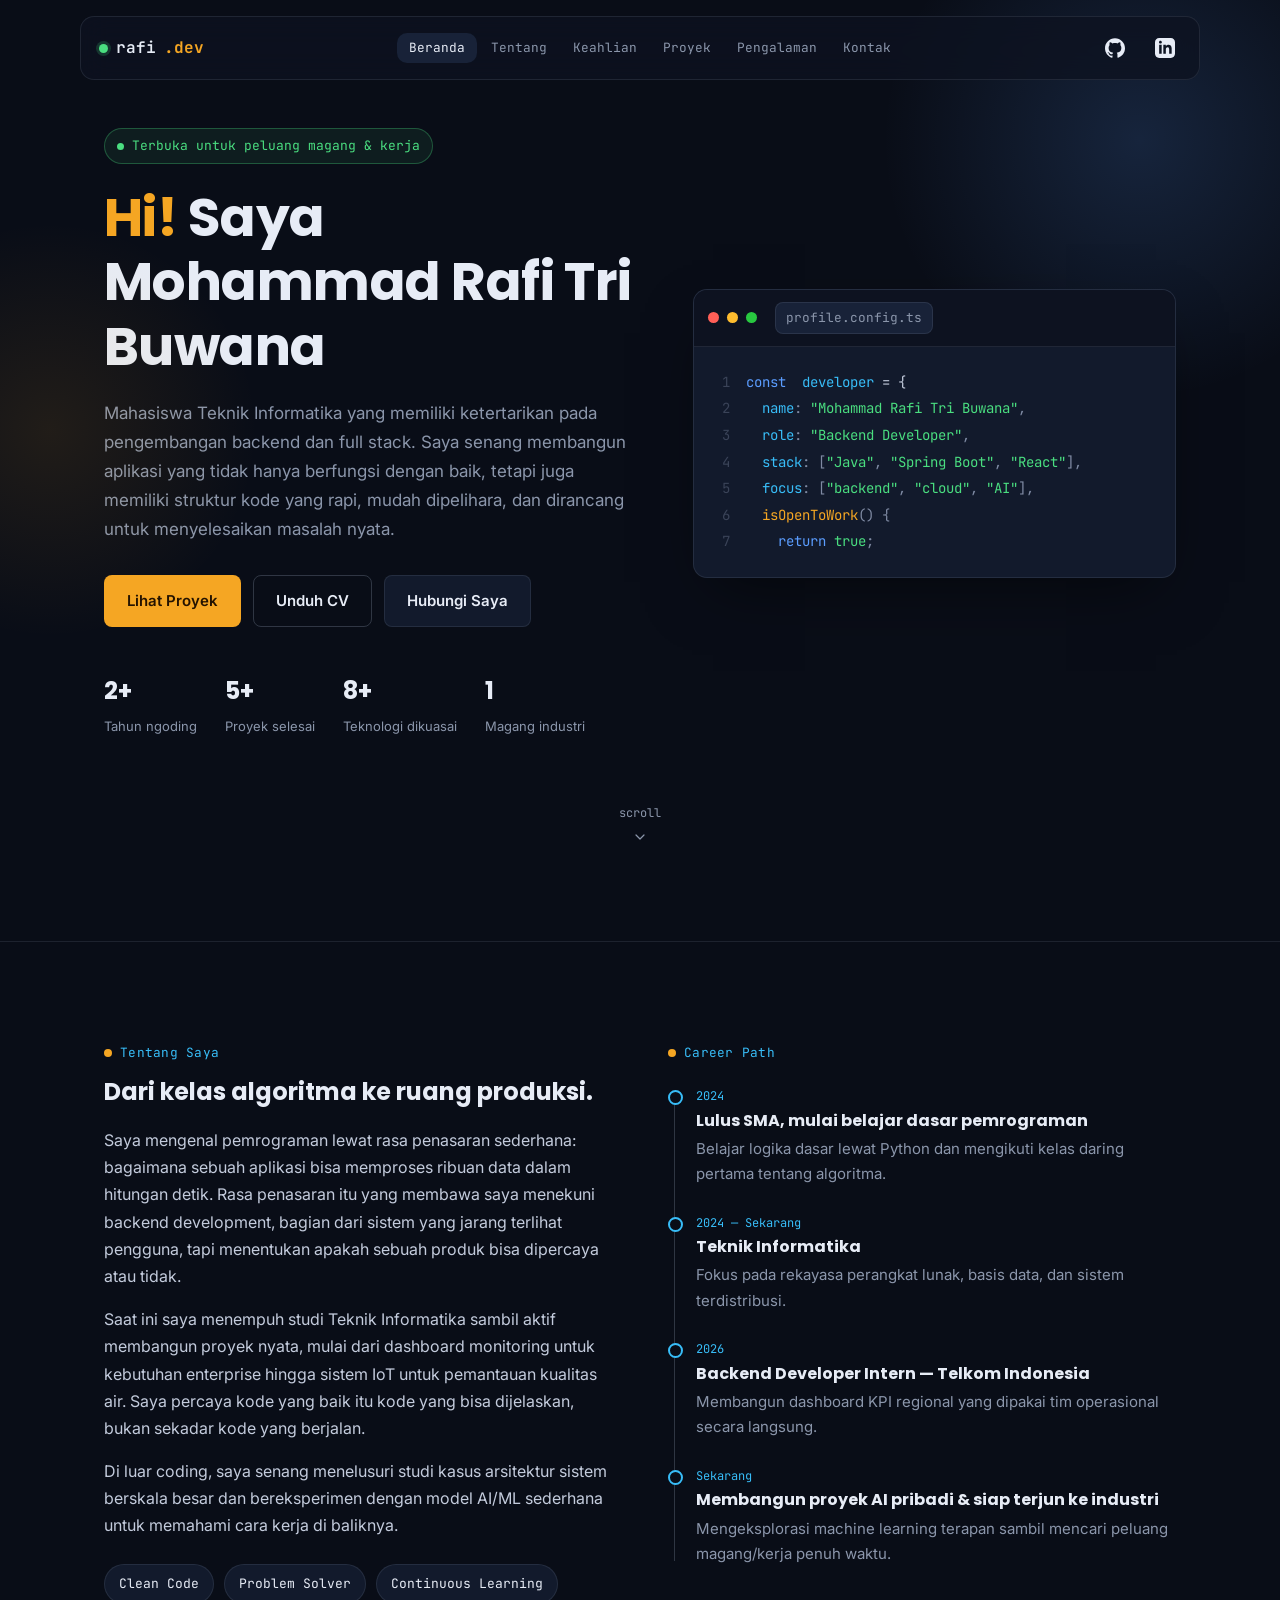
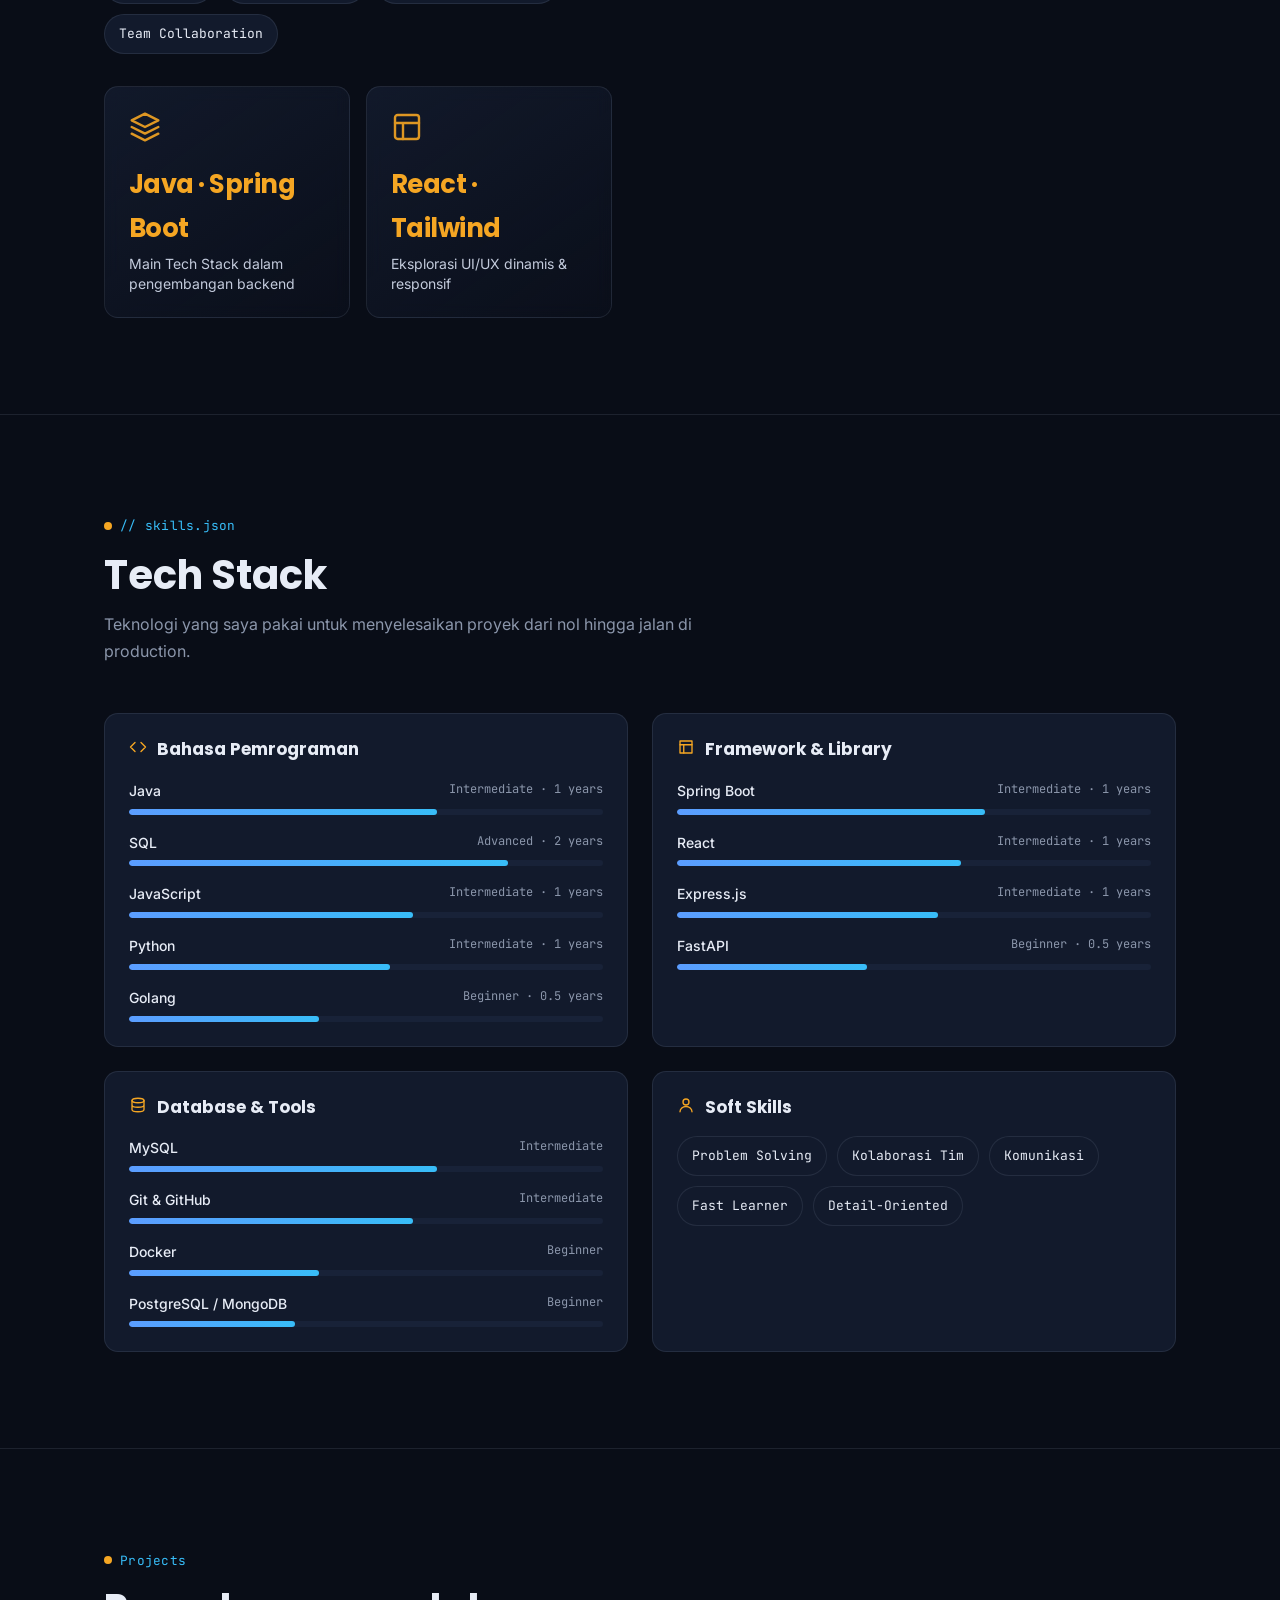
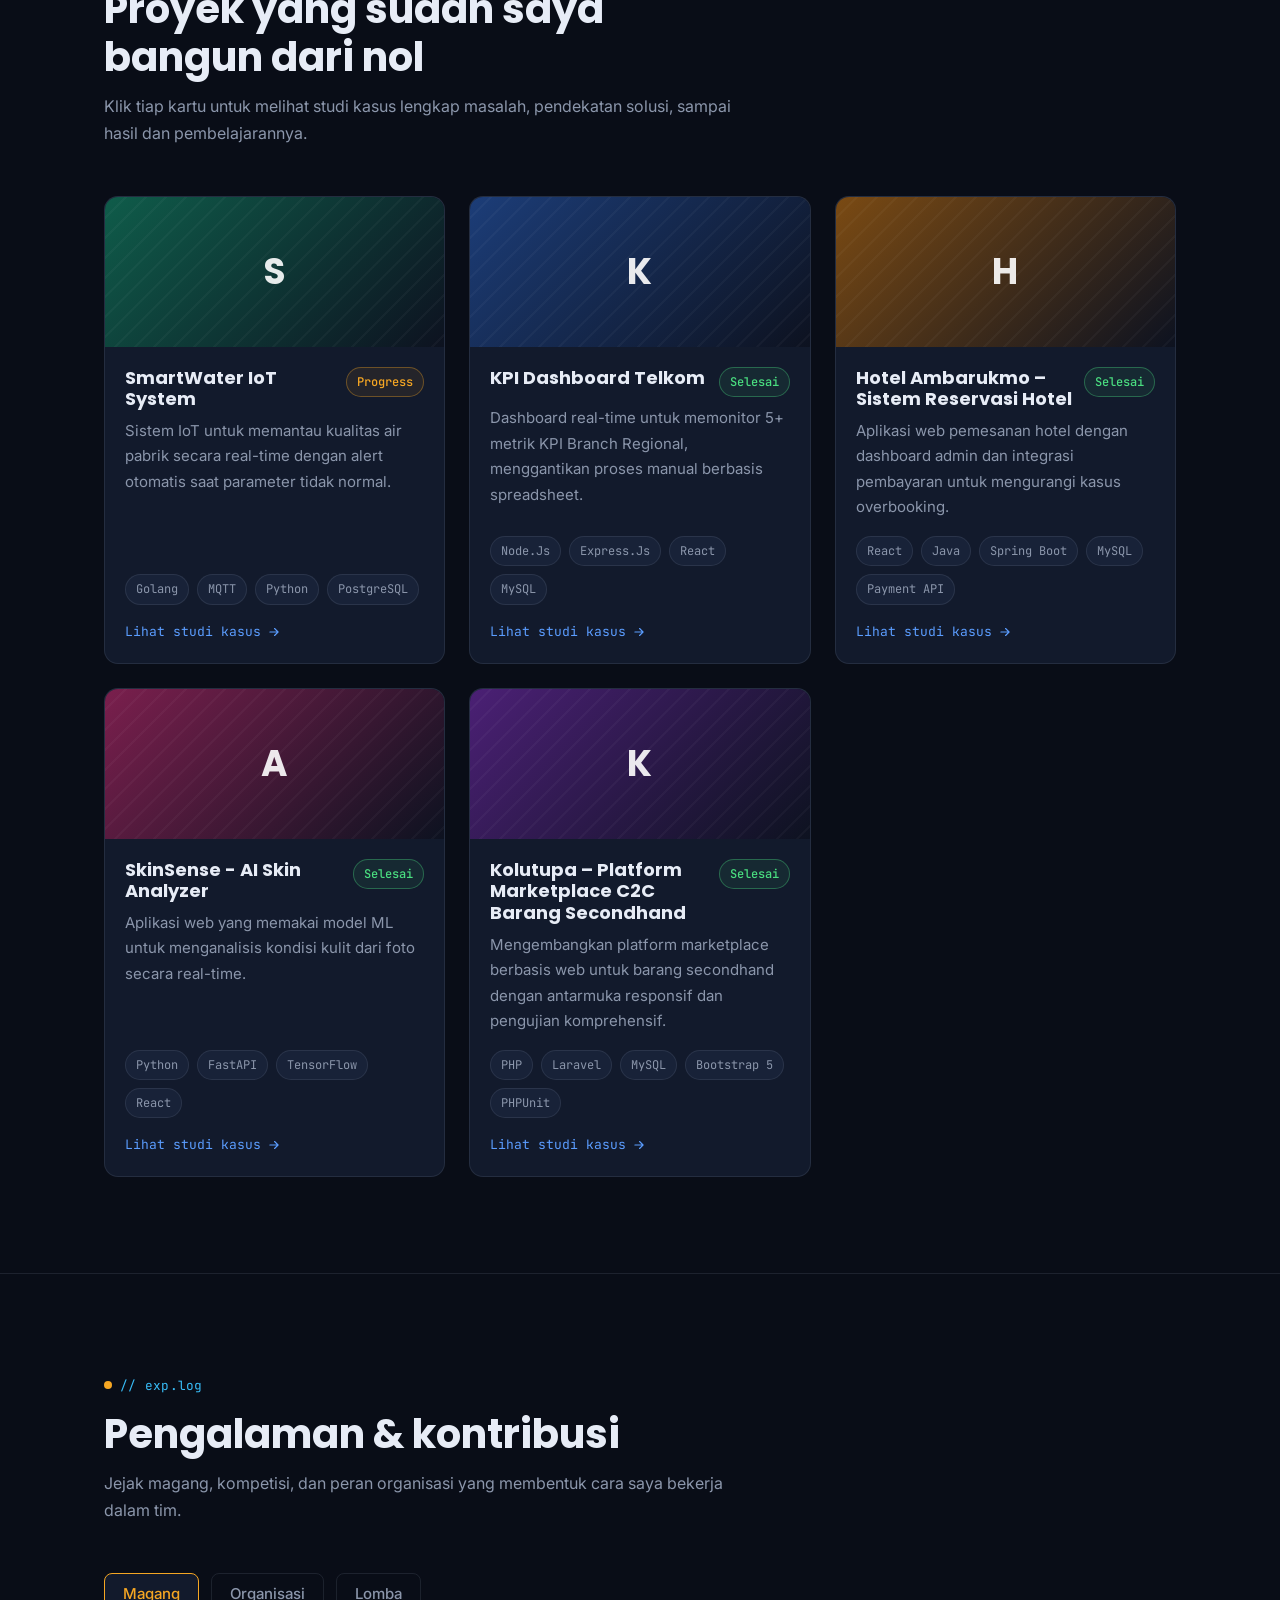
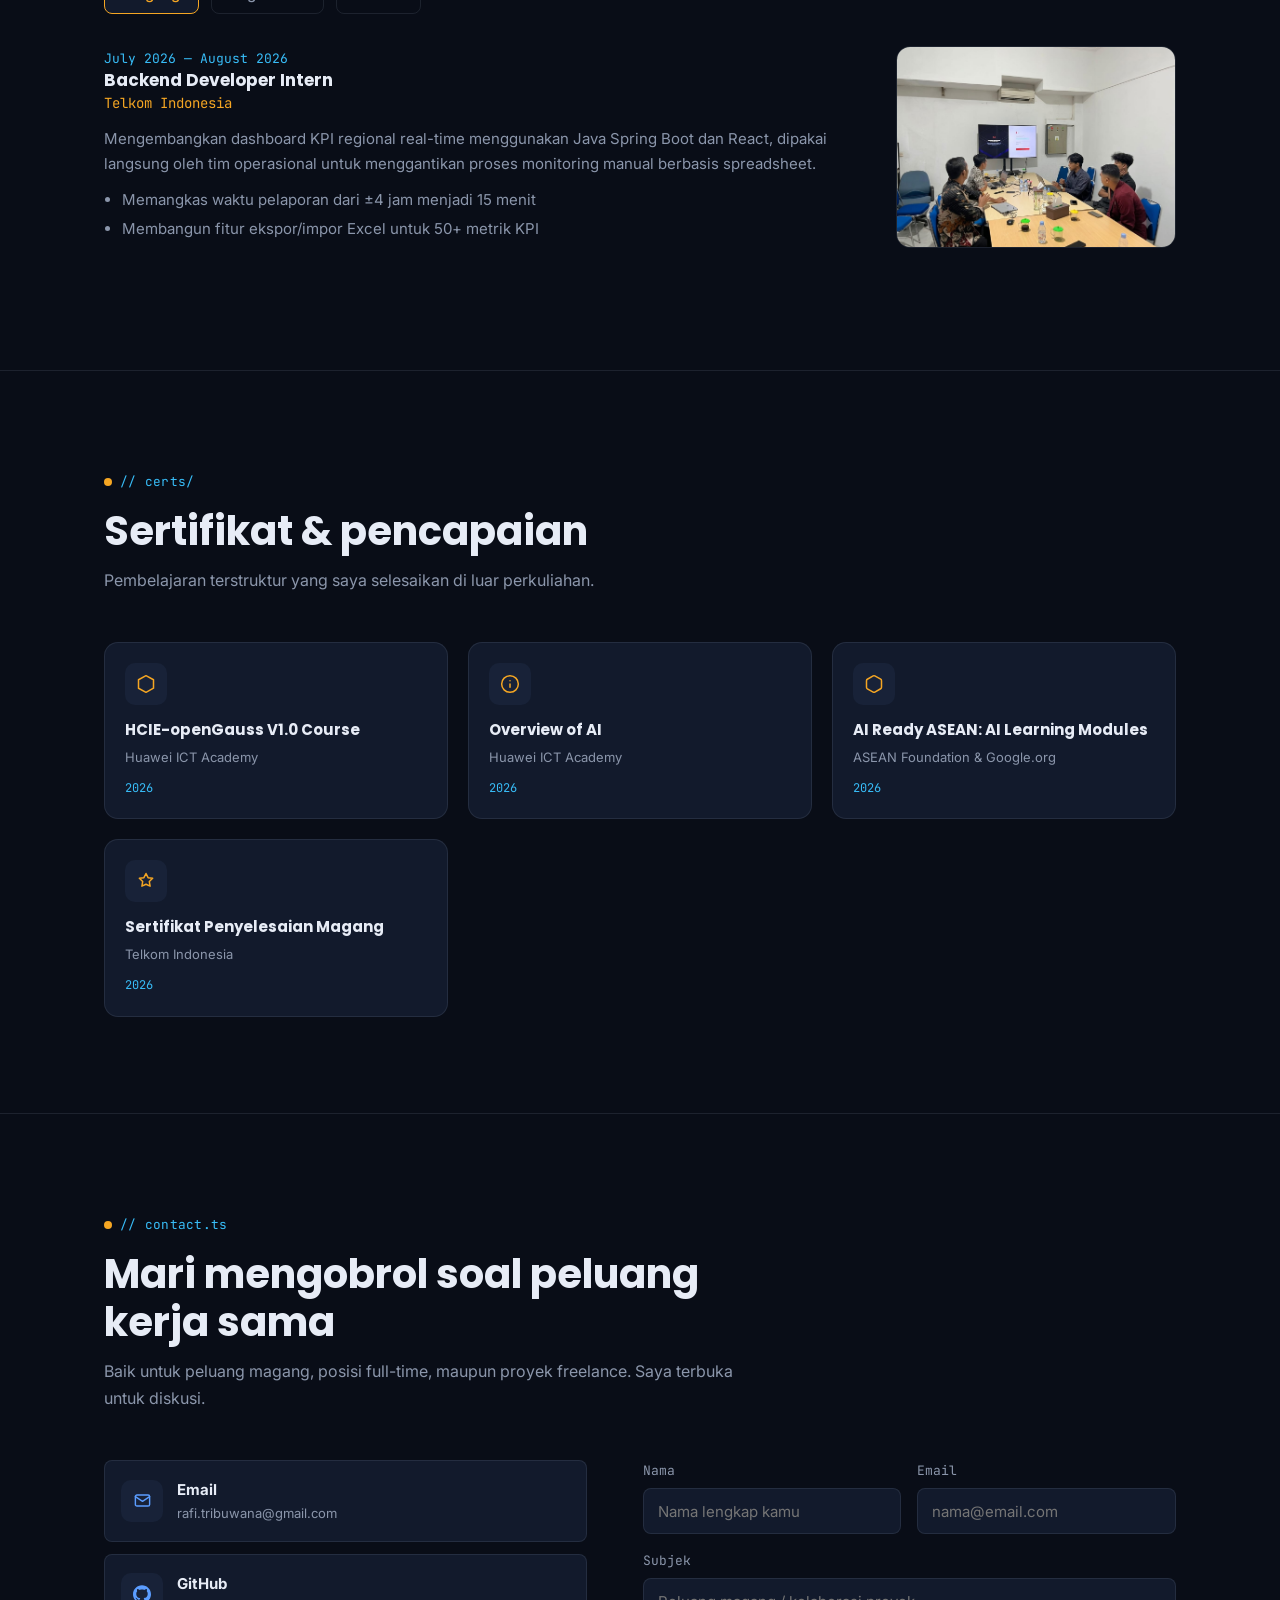
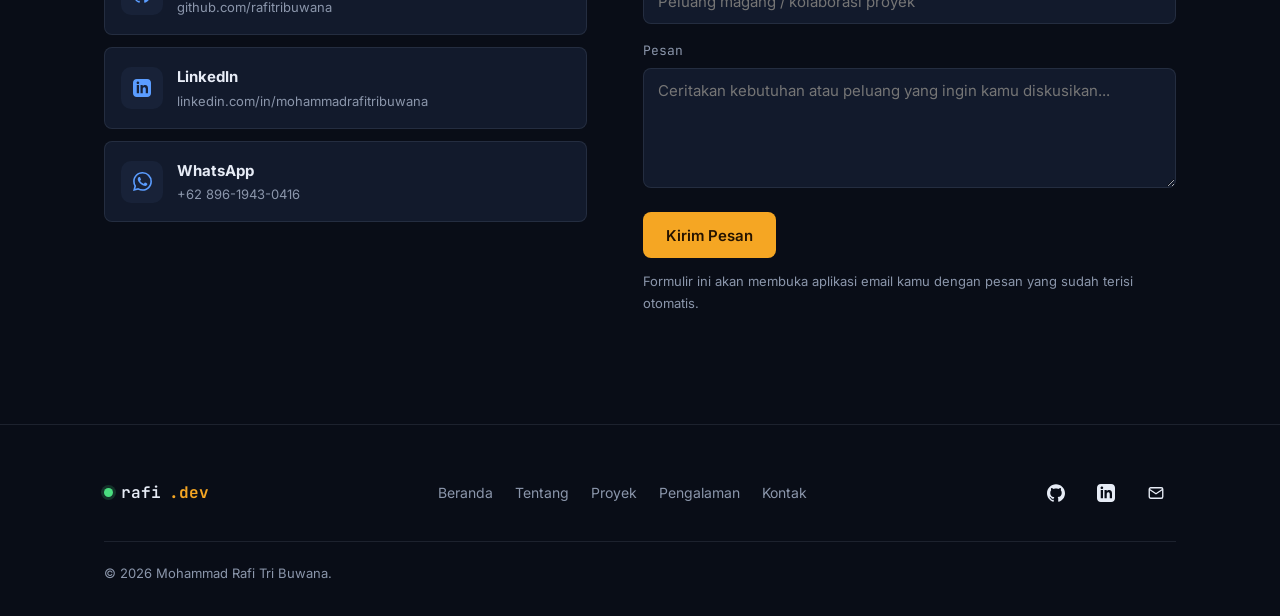
==== commit 0151b436: "update portofolio" ====
--- a/index.html
+++ b/index.html
@@ -257,7 +257,7 @@
           </div>
         </div>
         <div class="exp-photo">
-          <img src="https://via.placeholder.com/280x200/1c3d78/5b9dff?text=Telkom+Dashboard" alt="Dashboard KPI Telkom" />
+          <img src="assets/MagangTelkom.jpeg" alt="Dashboard KPI Telkom" />
         </div>
       </div>
     </div>
@@ -455,7 +455,7 @@
 
     <div class="contact-grid">
       <div class="contact-cards reveal">
-        <a class="contact-card" href="mailto:rafi.tribuwana@gmail.com">
+        <a class="contact-card" href="gmailto:rafi.tribuwana@gmail.com">
           <span class="cc-ico">
             <svg width="19" height="19" viewBox="0 0 24 24" fill="none" stroke="currentColor" stroke-width="1.8" stroke-linecap="round" stroke-linejoin="round"><rect x="3" y="5" width="18" height="14" rx="2"/><path d="M3 7l9 6 9-6"/></svg></span>
           <span><b>Email</b><span>rafi.tribuwana@gmail.com</span></span>
--- a/style.css
+++ b/style.css
@@ -110,6 +110,7 @@
   .icon-link{
     width:40px;height:40px;display:flex;align-items:center;justify-content:center;
     border-radius:10px;color:var(--text);border:1px solid transparent;cursor:pointer;
+    background:transparent;
     transition:color .2s ease,border-color .2s ease,background .2s ease,box-shadow .2s ease;
   }
   .icon-link:hover{color:var(--amber);background:var(--surface-hi);border-color:var(--amber);box-shadow:0 0 0 3px rgba(245,166,35,0.16);}
@@ -117,7 +118,7 @@
 
   /* Mobile menu */
   .mobile-menu{
-    position:fixed;inset:0;z-index:30;background:rgba(9,13,23,0.98);
+    position:fixed;inset:0;z-index:30;background:var(--bg);
     display:flex;flex-direction:column;align-items:center;justify-content:center;gap:6px;
     opacity:0;pointer-events:none;transition:opacity .25s ease;
   }
@@ -269,7 +270,7 @@
   .modal-overlay.open .modal{transform:translateY(0);}
   .modal-head{
     padding:26px 30px;border-bottom:1px solid var(--border);display:flex;justify-content:space-between;align-items:flex-start;gap:16px;
-    position:sticky;top:0;background:var(--bg-soft);border-radius:var(--radius-lg) var(--radius-lg) 0 0;
+    background:var(--bg-soft);border-radius:var(--radius-lg) var(--radius-lg) 0 0;
   }
   .modal-head h3{font-size:1.375rem;margin-bottom:6px;}
   .modal-close{flex:none;width:38px;height:38px;border-radius:10px;background:var(--surface);border:1px solid var(--border);color:var(--text-muted);display:flex;align-items:center;justify-content:center;cursor:pointer;}
@@ -296,7 +297,11 @@
   }
   .exp-tab-btn:hover{color:var(--text);border-color:var(--border-strong);}
   .exp-tab-btn.active{color:var(--text);background:var(--surface);border-color:var(--amber);color:var(--amber);}
-  .exp-list{max-width:100%;}
+  .exp-list{
+    max-width:100%;
+    animation:tabFadeIn .35s ease;
+  }
+  @keyframes tabFadeIn{from{opacity:0;transform:translateY(10px);}to{opacity:1;transform:translateY(0);}}
   .exp-item{
     display:grid;grid-template-columns:1fr 280px;gap:32px;padding:26px 0;border-top:1px solid var(--border);align-items:start;
   }
@@ -308,12 +313,21 @@
   .exp-content ul{margin:10px 0 0;padding-left:18px;color:var(--text-muted);font-size:0.9375rem;}
   .exp-content li{margin-bottom:4px;}
   .exp-photo{border-radius:var(--radius-md);overflow:hidden;border:1px solid var(--border);}
-  .exp-photo img{width:100%;height:200px;object-fit:cover;display:block;}
+  .exp-photo img{width:100%;height:200px;object-fit:cover;display:block;transition:transform .4s ease;}
+  .exp-item:hover .exp-photo img{transform:scale(1.04);}
 
   /* ---------- CERTIFICATES ---------- */
   .cert-grid{display:grid;grid-template-columns:repeat(auto-fit, minmax(280px, 1fr));gap:20px;}
-  .cert-card{background:var(--surface);border:1px solid var(--border);border-radius:var(--radius-md);padding:20px;}
-  .cert-card{cursor:pointer;transition:border-color .2s ease,transform .2s ease,box-shadow .2s ease;}
+  .cert-card{
+    background:var(--surface);border:1px solid var(--border);border-radius:var(--radius-md);padding:20px;
+    cursor:pointer;transition:border-color .2s ease,transform .2s ease,box-shadow .2s ease;
+    opacity:0;animation:certAppear .5s ease forwards;
+  }
+  .cert-card:nth-child(1){animation-delay:.05s;}
+  .cert-card:nth-child(2){animation-delay:.15s;}
+  .cert-card:nth-child(3){animation-delay:.25s;}
+  .cert-card:nth-child(4){animation-delay:.35s;}
+  @keyframes certAppear{from{opacity:0;transform:translateY(20px);}to{opacity:1;transform:translateY(0);}}
   .cert-card:hover{border-color:var(--border-strong);transform:translateY(-2px);box-shadow:0 8px 16px -4px rgba(0,0,0,0.3);}
   .cert-icon{width:42px;height:42px;border-radius:10px;background:var(--surface-hi);display:flex;align-items:center;justify-content:center;color:var(--amber);margin-bottom:14px;}
   .cert-card h4{font-size:0.9375rem;line-height:1.4;}
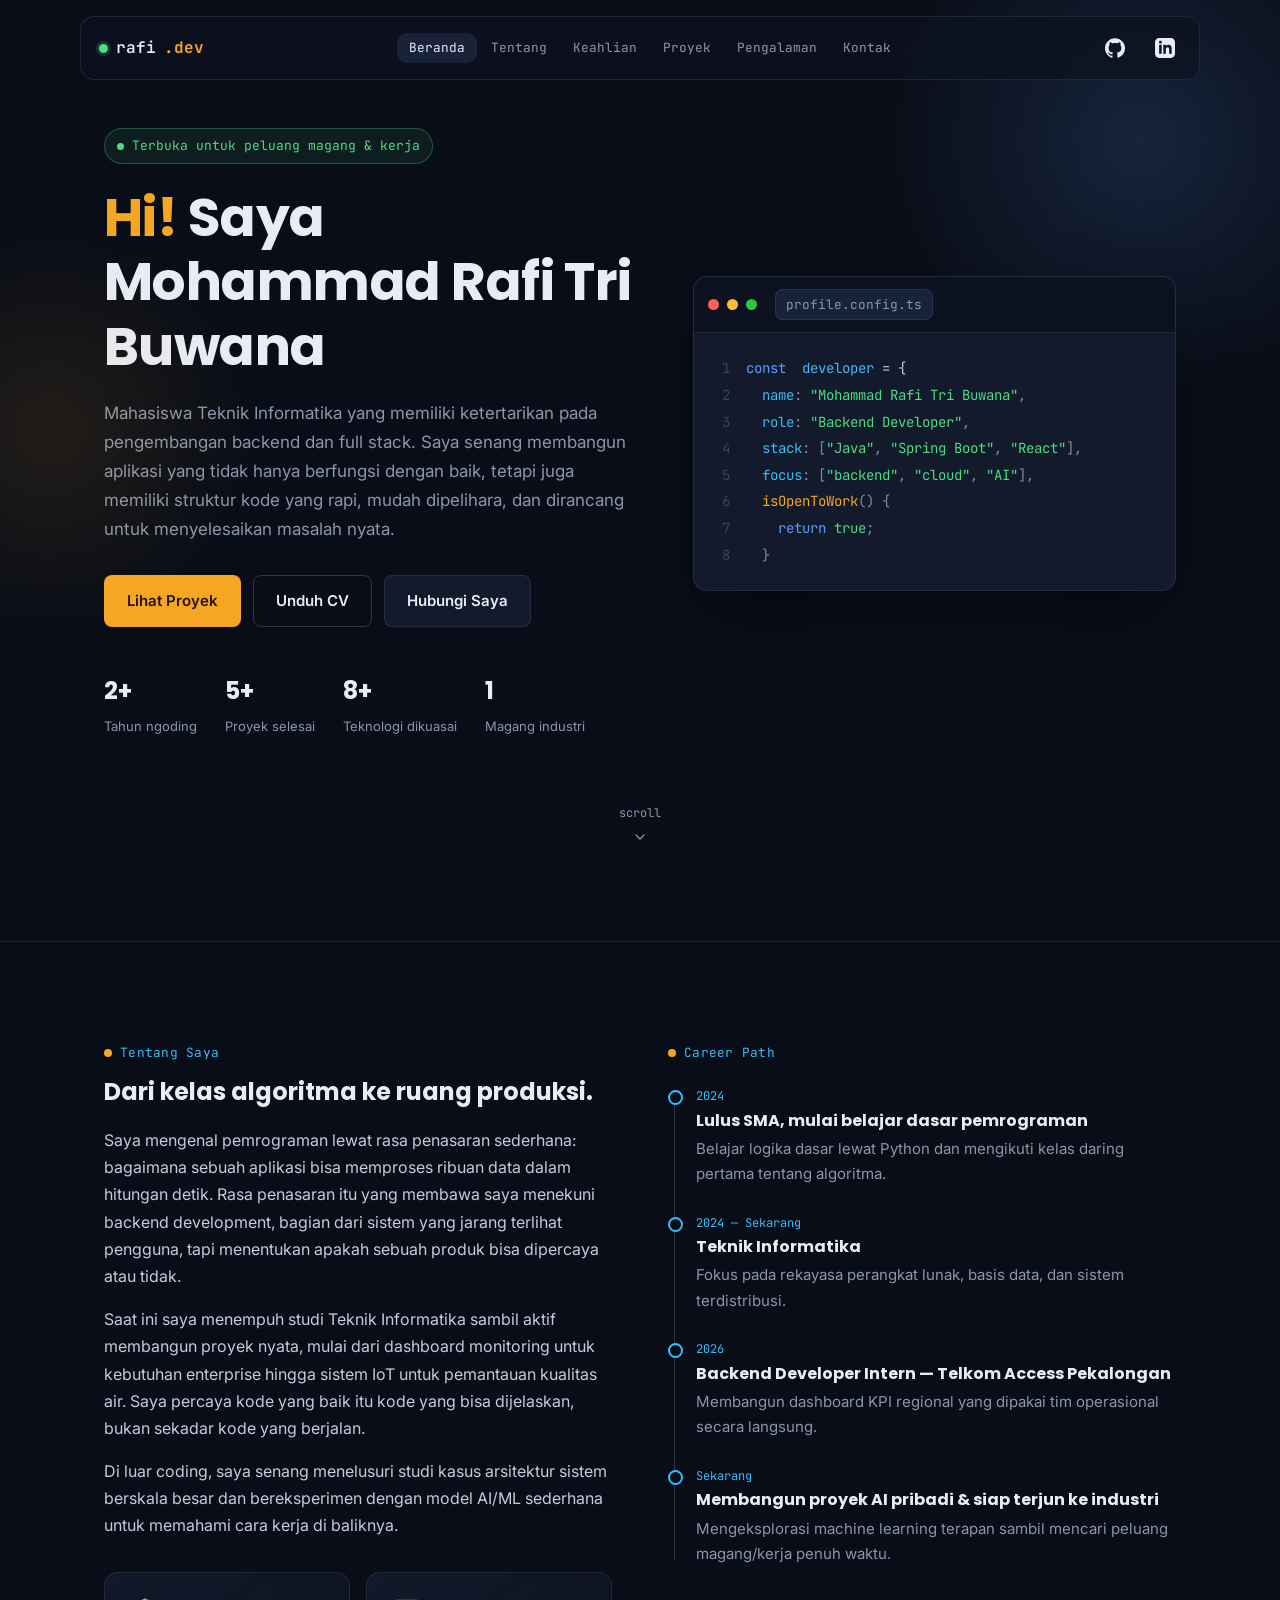
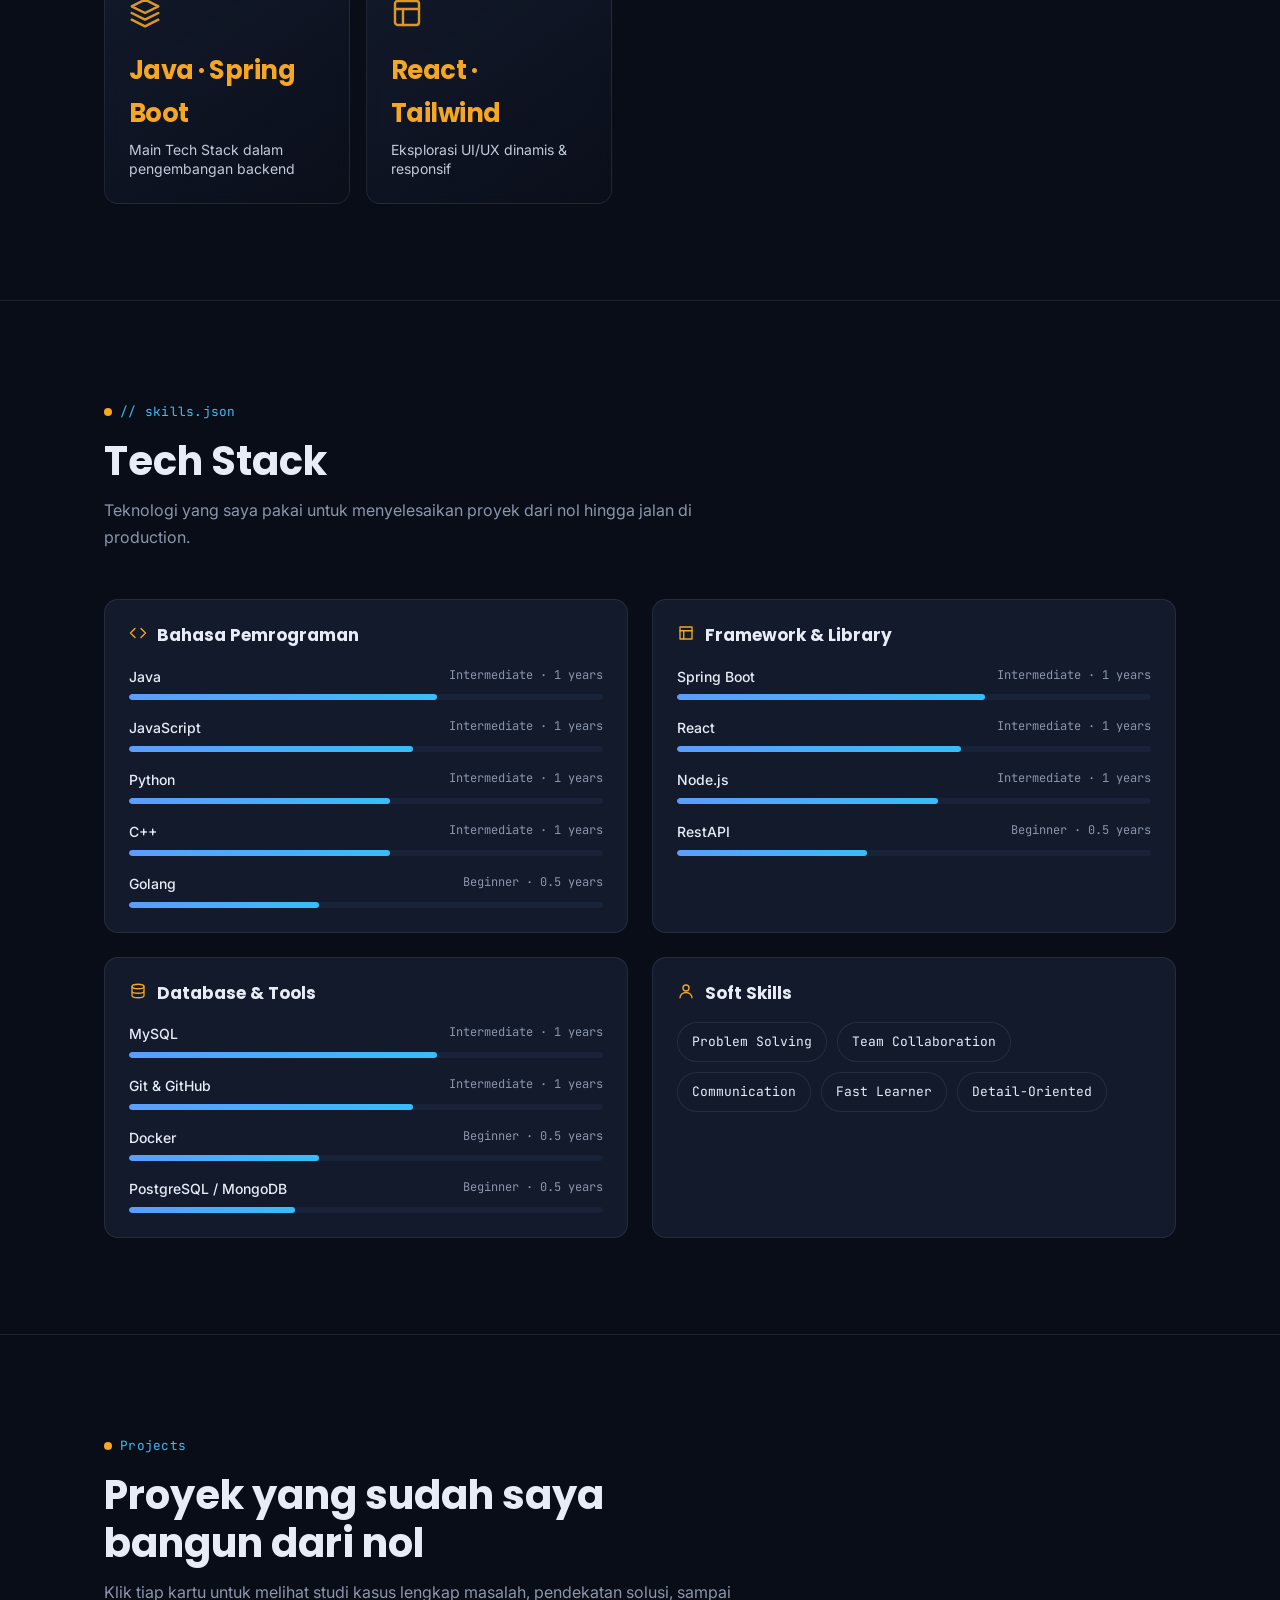
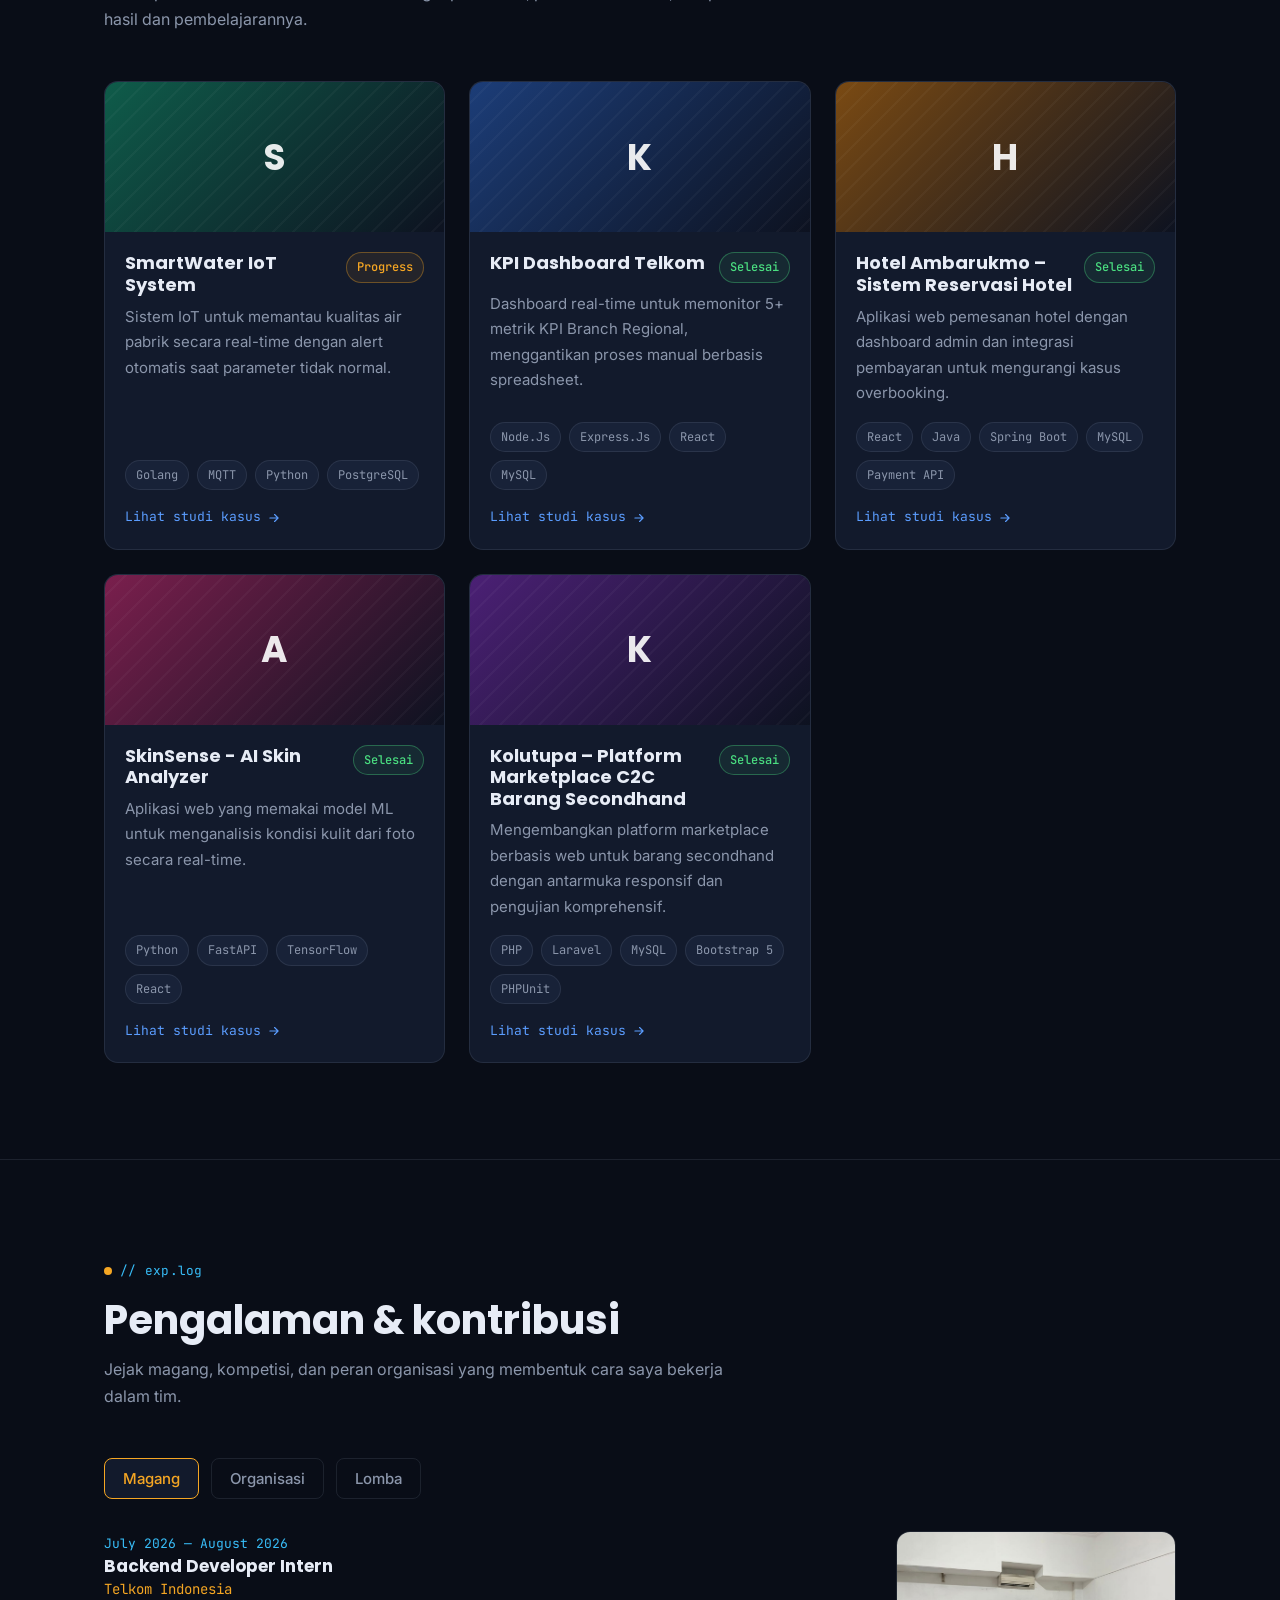
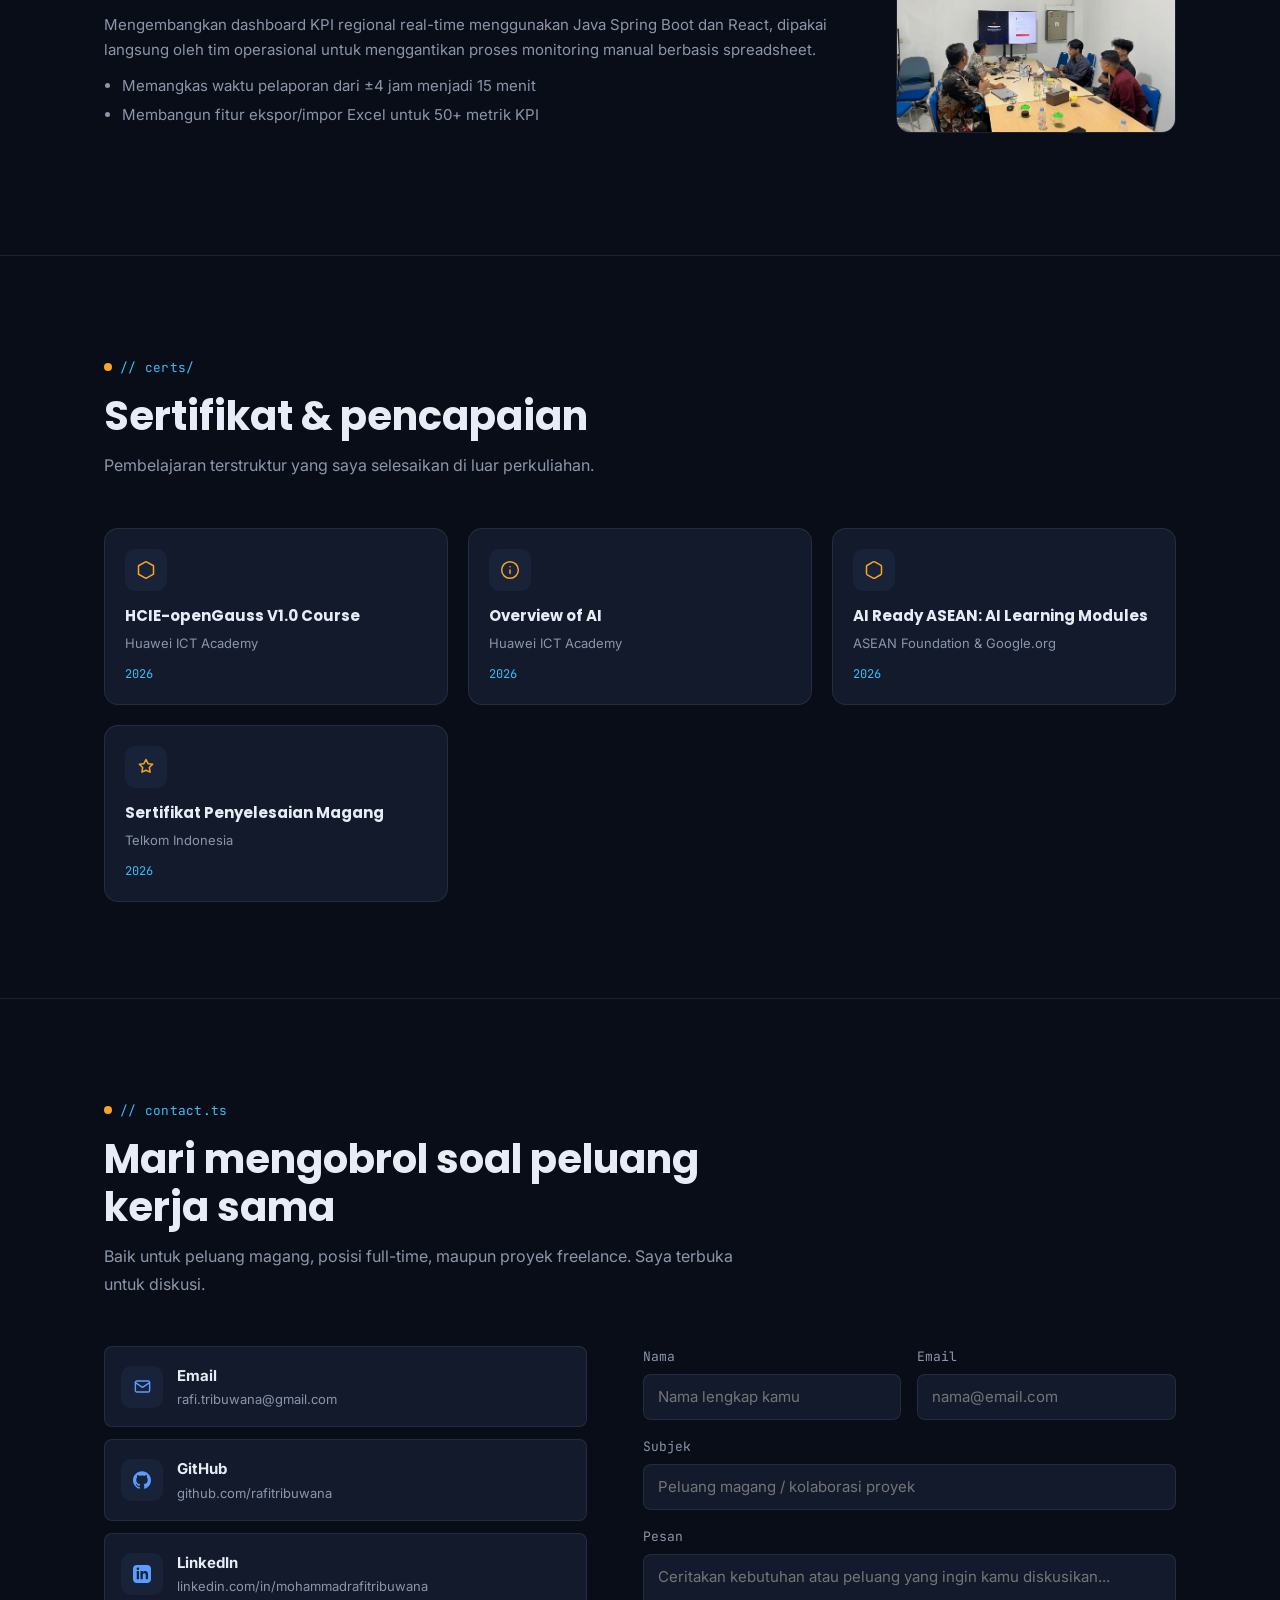
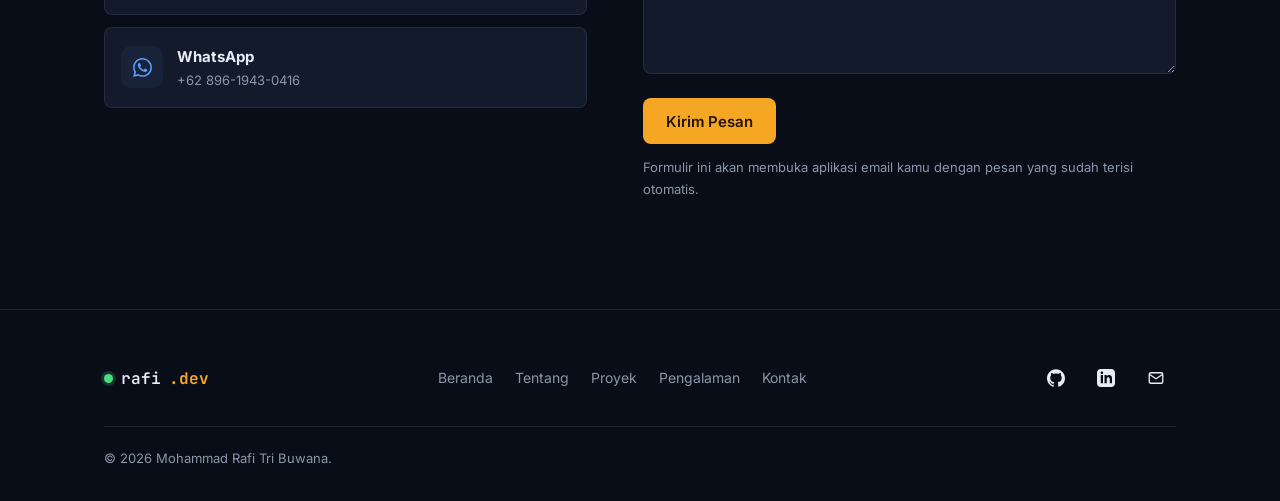
==== commit cf98803b: "update portofolio" ====
--- a/index.html
+++ b/index.html
@@ -107,12 +107,12 @@
           <p>Saat ini saya menempuh studi Teknik Informatika sambil aktif membangun proyek nyata, mulai dari dashboard monitoring untuk kebutuhan enterprise hingga sistem IoT untuk pemantauan kualitas air. Saya percaya kode yang baik itu kode yang bisa dijelaskan, bukan sekadar kode yang berjalan.</p>
           <p>Di luar coding, saya senang menelusuri studi kasus arsitektur sistem berskala besar dan bereksperimen dengan model AI/ML sederhana untuk memahami cara kerja di baliknya.</p>
         </div>
-        <div class="value-chips">
+        <!-- <div class="value-chips">
           <span class="value-chip">Clean Code</span>
           <span class="value-chip">Problem Solver</span>
           <span class="value-chip">Continuous Learning</span>
           <span class="value-chip">Team Collaboration</span>
-        </div>
+        </div> -->
         <div class="stat-grid">
           <div class="stat-card">
             <svg class="sc-icon" viewBox="0 0 24 24" fill="none" stroke="currentColor" stroke-width="1.8" stroke-linecap="round" stroke-linejoin="round"><path d="M12 2L2 7l10 5 10-5-10-5zM2 17l10 5 10-5M2 12l10 5 10-5"/></svg>
@@ -142,7 +142,7 @@
           </div>
           <div class="tl-item">
             <div class="tl-date">2026</div>
-            <h4>Backend Developer Intern — Telkom Indonesia</h4>
+            <h4>Backend Developer Intern — Telkom Access Pekalongan</h4>
             <p>Membangun dashboard KPI regional yang dipakai tim operasional secara langsung.</p>
           </div>
           <div class="tl-item">
@@ -171,9 +171,9 @@
           <svg width="18" height="18" viewBox="0 0 24 24" fill="none" stroke="currentColor" stroke-width="1.8" stroke-linecap="round" stroke-linejoin="round"><path d="M16 18l6-6-6-6M8 6l-6 6 6 6"/></svg>
         </span> Bahasa Pemrograman</h3>
         <div class="skill-row" data-level="65"><div class="row-top"><span>Java</span><span>Intermediate · 1 years</span></div><div class="meter"><i></i></div></div>
-        <div class="skill-row" data-level="80"><div class="row-top"><span>SQL</span><span>Advanced · 2 years</span></div><div class="meter"><i></i></div></div>
         <div class="skill-row" data-level="60"><div class="row-top"><span>JavaScript</span><span>Intermediate · 1 years</span></div><div class="meter"><i></i></div></div>
         <div class="skill-row" data-level="55"><div class="row-top"><span>Python</span><span>Intermediate · 1 years</span></div><div class="meter"><i></i></div></div>
+        <div class="skill-row" data-level="55"><div class="row-top"><span>C++</span><span>Intermediate · 1 years</span></div><div class="meter"><i></i></div></div>
         <div class="skill-row" data-level="40"><div class="row-top"><span>Golang</span><span>Beginner · 0.5 years</span></div><div class="meter"><i></i></div></div>
       </div>
 
@@ -183,18 +183,18 @@
         </span> Framework &amp; Library</h3>
         <div class="skill-row" data-level="65"><div class="row-top"><span>Spring Boot</span><span>Intermediate · 1 years</span></div><div class="meter"><i></i></div></div>
         <div class="skill-row" data-level="60"><div class="row-top"><span>React</span><span>Intermediate · 1 years</span></div><div class="meter"><i></i></div></div>
-        <div class="skill-row" data-level="55"><div class="row-top"><span>Express.js</span><span>Intermediate · 1 years</span></div><div class="meter"><i></i></div></div>
-        <div class="skill-row" data-level="40"><div class="row-top"><span>FastAPI</span><span>Beginner · 0.5 years</span></div><div class="meter"><i></i></div></div>
+        <div class="skill-row" data-level="55"><div class="row-top"><span>Node.js</span><span>Intermediate · 1 years</span></div><div class="meter"><i></i></div></div>
+        <div class="skill-row" data-level="40"><div class="row-top"><span>RestAPI</span><span>Beginner · 0.5 years</span></div><div class="meter"><i></i></div></div>
       </div>
 
       <div class="skill-card reveal">
         <h3><span class="ico">
           <svg width="18" height="18" viewBox="0 0 24 24" fill="none" stroke="currentColor" stroke-width="1.8" stroke-linecap="round" stroke-linejoin="round"><ellipse cx="12" cy="6" rx="8" ry="3"/><path d="M4 6v6c0 1.7 3.6 3 8 3s8-1.3 8-3V6M4 12v6c0 1.7 3.6 3 8 3s8-1.3 8-3v-6"/></svg>
         </span> Database &amp; Tools</h3>
-        <div class="skill-row" data-level="65"><div class="row-top"><span>MySQL</span><span>Intermediate</span></div><div class="meter"><i></i></div></div>
-        <div class="skill-row" data-level="60"><div class="row-top"><span>Git &amp; GitHub</span><span>Intermediate</span></div><div class="meter"><i></i></div></div>
-        <div class="skill-row" data-level="40"><div class="row-top"><span>Docker</span><span>Beginner</span></div><div class="meter"><i></i></div></div>
-        <div class="skill-row" data-level="35"><div class="row-top"><span>PostgreSQL / MongoDB</span><span>Beginner</span></div><div class="meter"><i></i></div></div>
+        <div class="skill-row" data-level="65"><div class="row-top"><span>MySQL</span><span>Intermediate · 1 years</span></div><div class="meter"><i></i></div></div>
+        <div class="skill-row" data-level="60"><div class="row-top"><span>Git &amp; GitHub</span><span>Intermediate · 1 years</span></div><div class="meter"><i></i></div></div>
+        <div class="skill-row" data-level="40"><div class="row-top"><span>Docker</span><span>Beginner · 0.5 years</span></div><div class="meter"><i></i></div></div>
+        <div class="skill-row" data-level="35"><div class="row-top"><span>PostgreSQL / MongoDB</span><span>Beginner · 0.5 years</span></div><div class="meter"><i></i></div></div>
       </div>
 
       <div class="skill-card reveal">
@@ -203,8 +203,8 @@
         </span> Soft Skills</h3>
         <div class="soft-skills" style="margin-top:0;">
           <span class="value-chip">Problem Solving</span>
-          <span class="value-chip">Kolaborasi Tim</span>
-          <span class="value-chip">Komunikasi</span>
+          <span class="value-chip">Team Collaboration</span>
+          <span class="value-chip">Communication</span>
           <span class="value-chip">Fast Learner</span>
           <span class="value-chip">Detail-Oriented</span>
         </div>
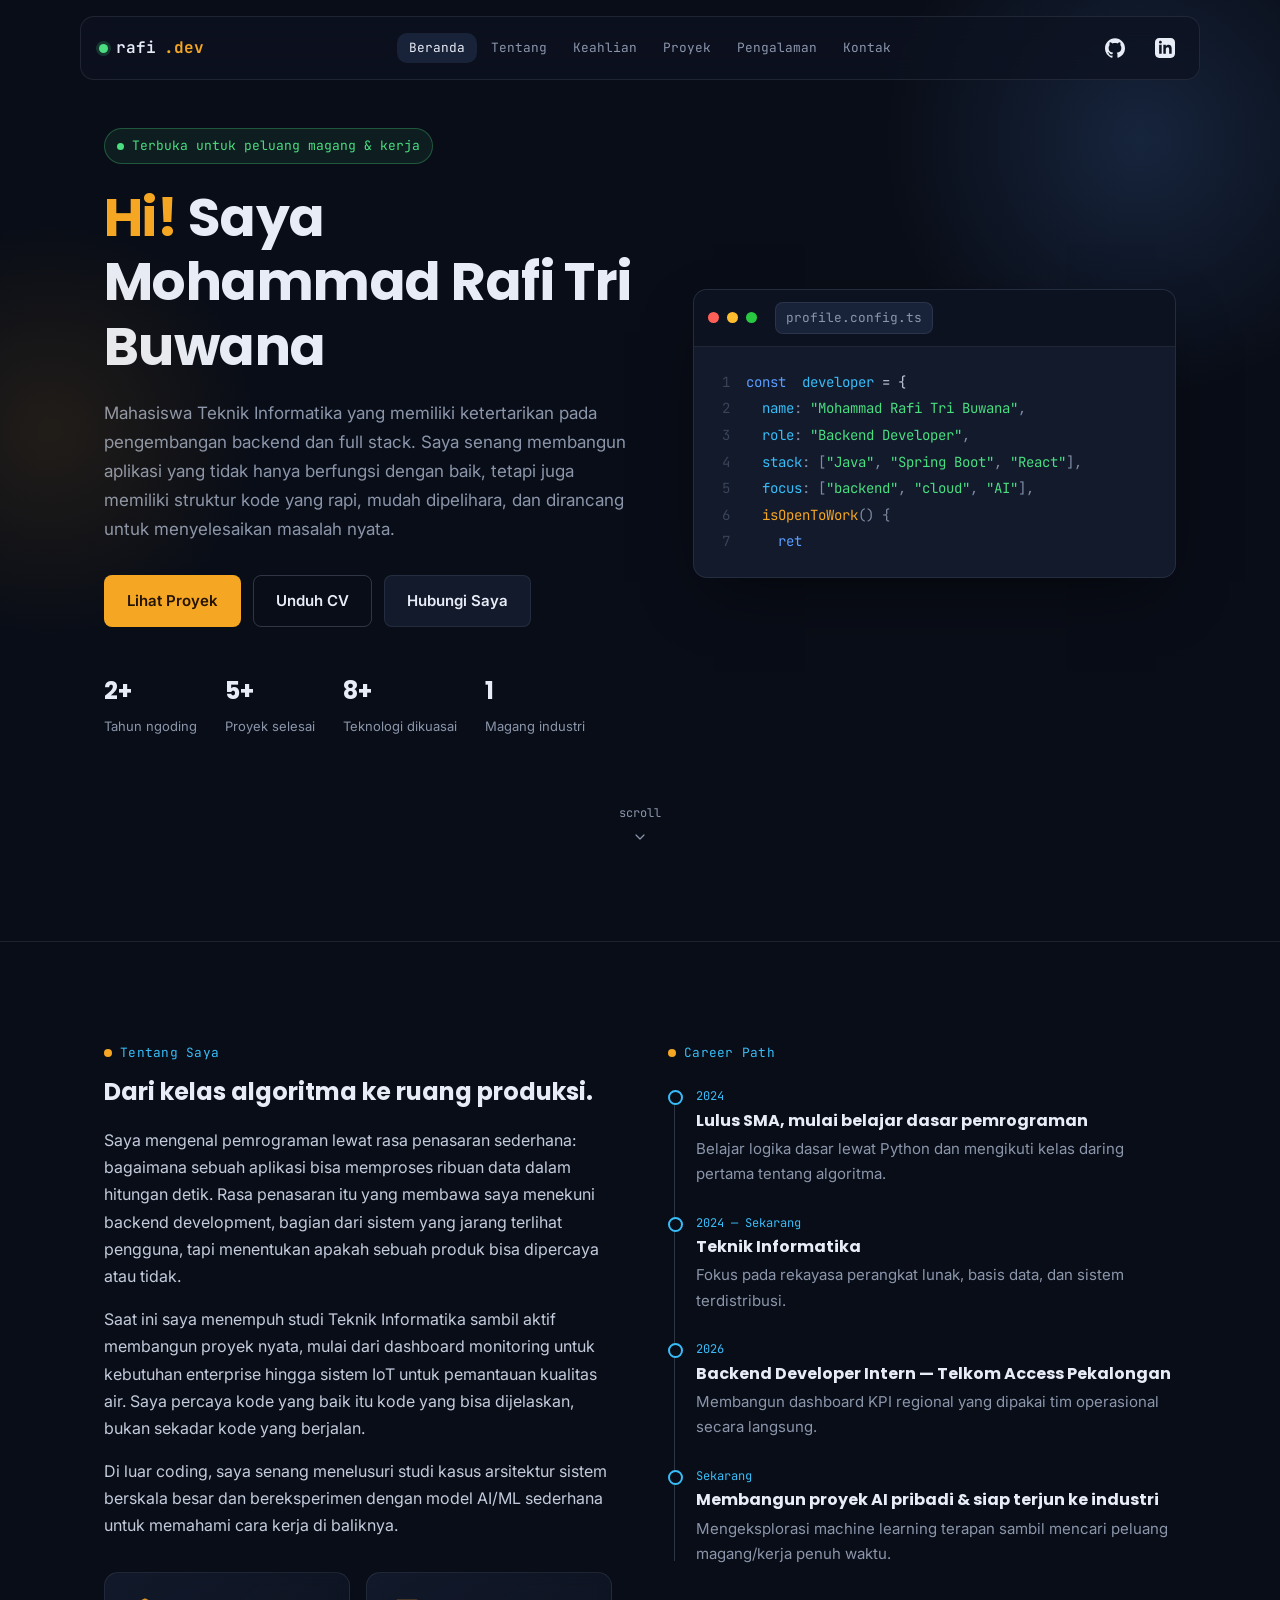
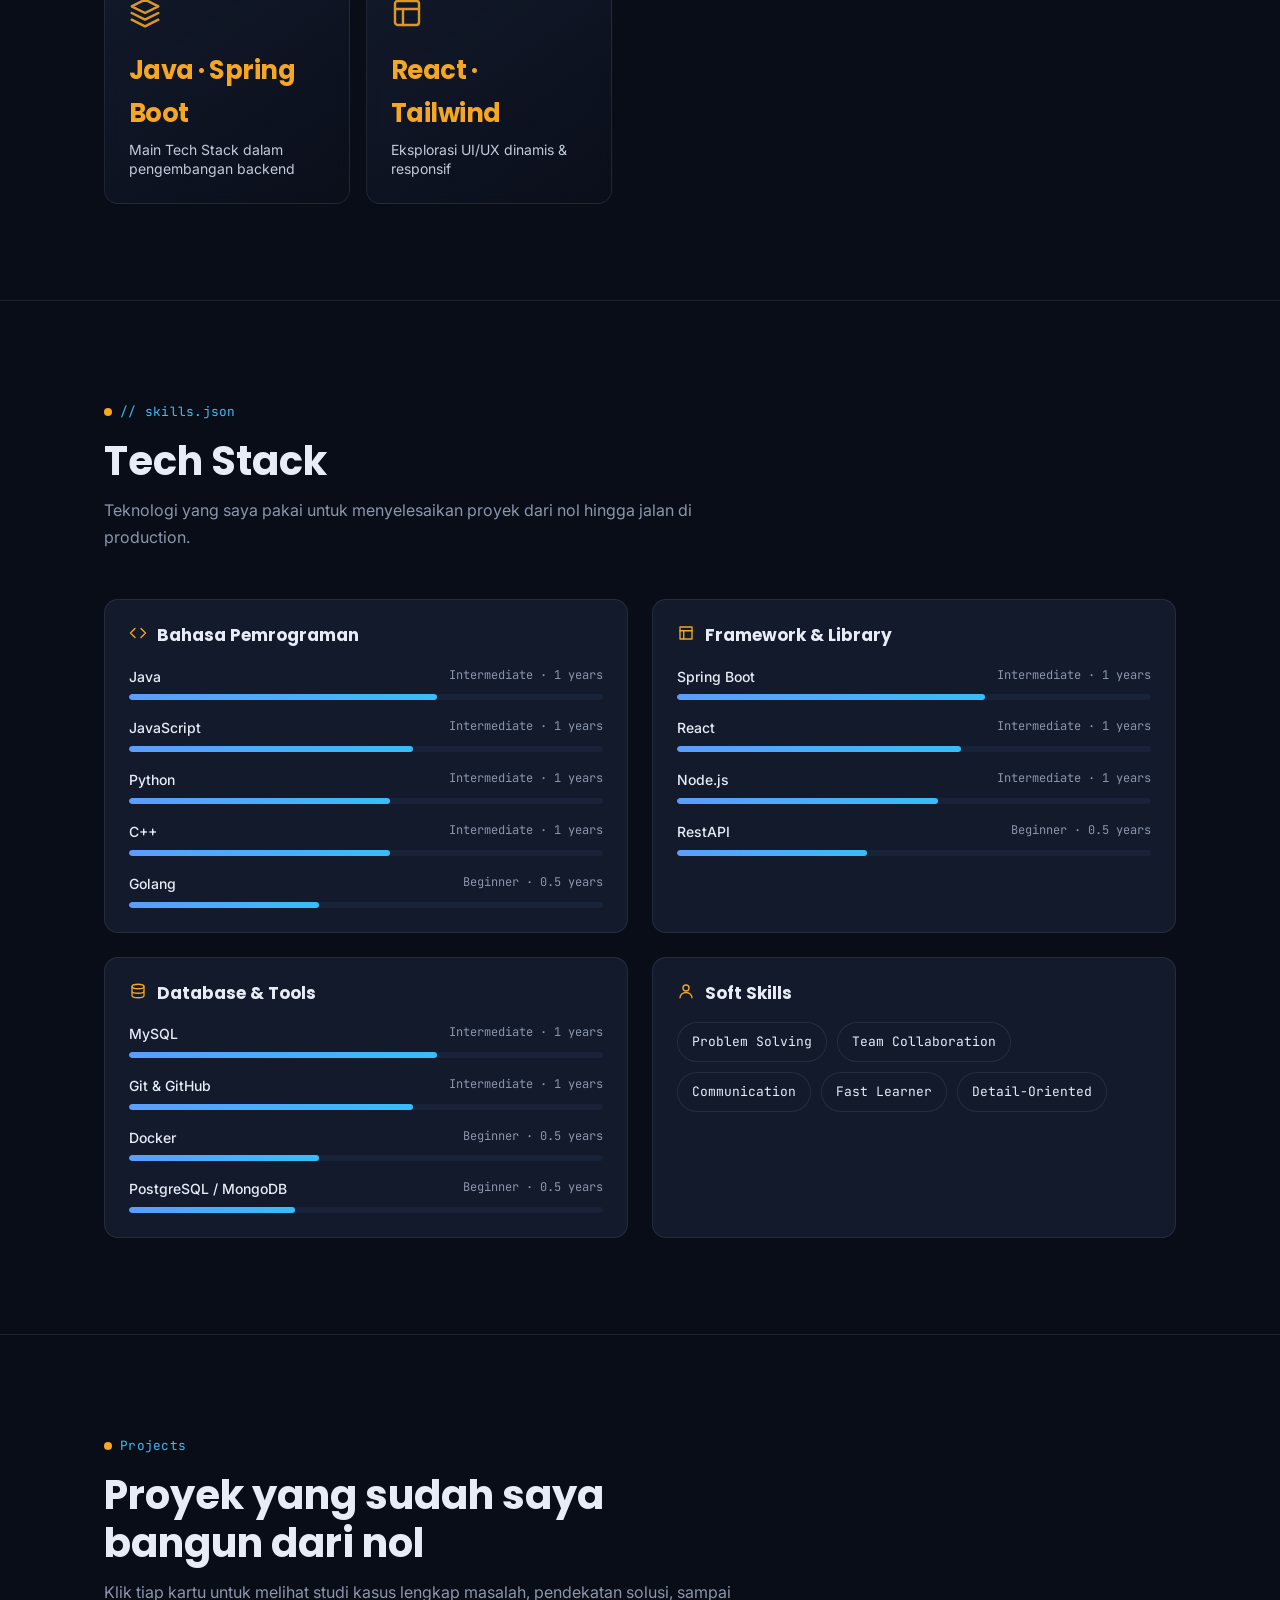
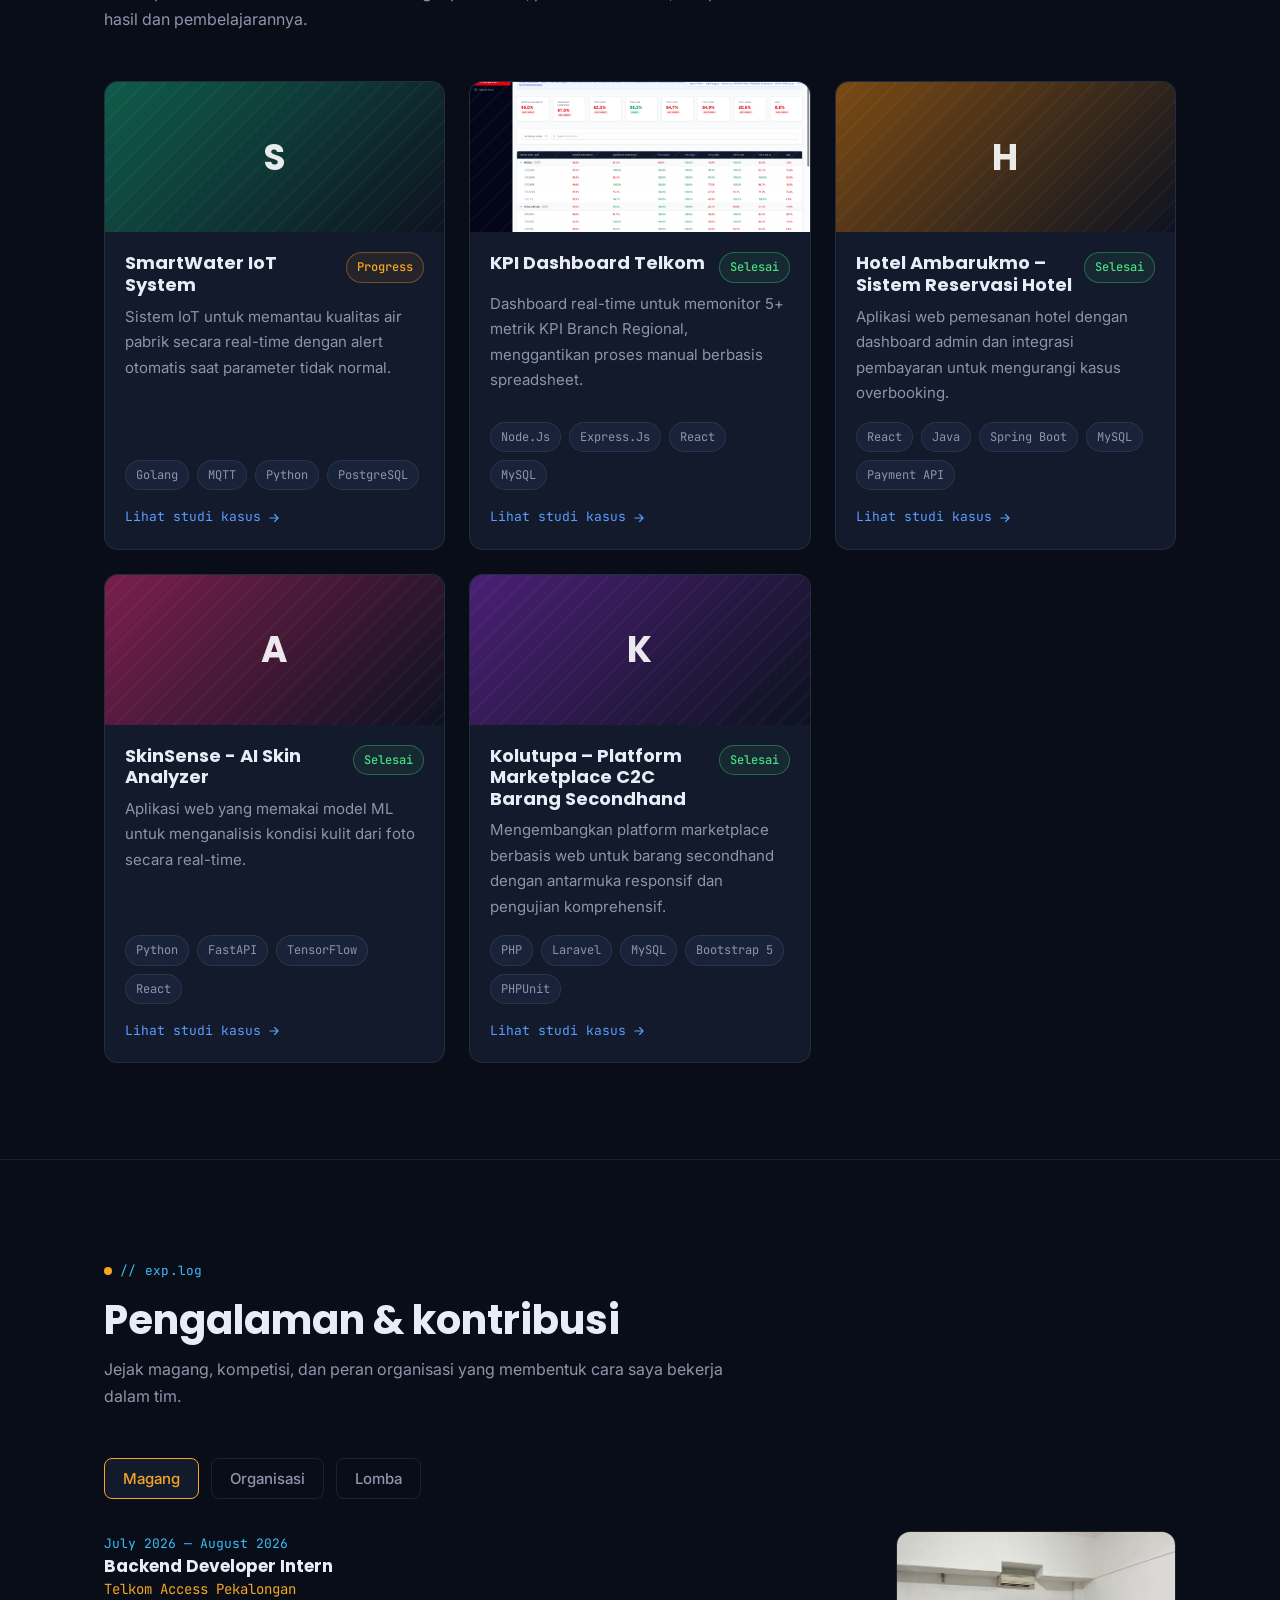
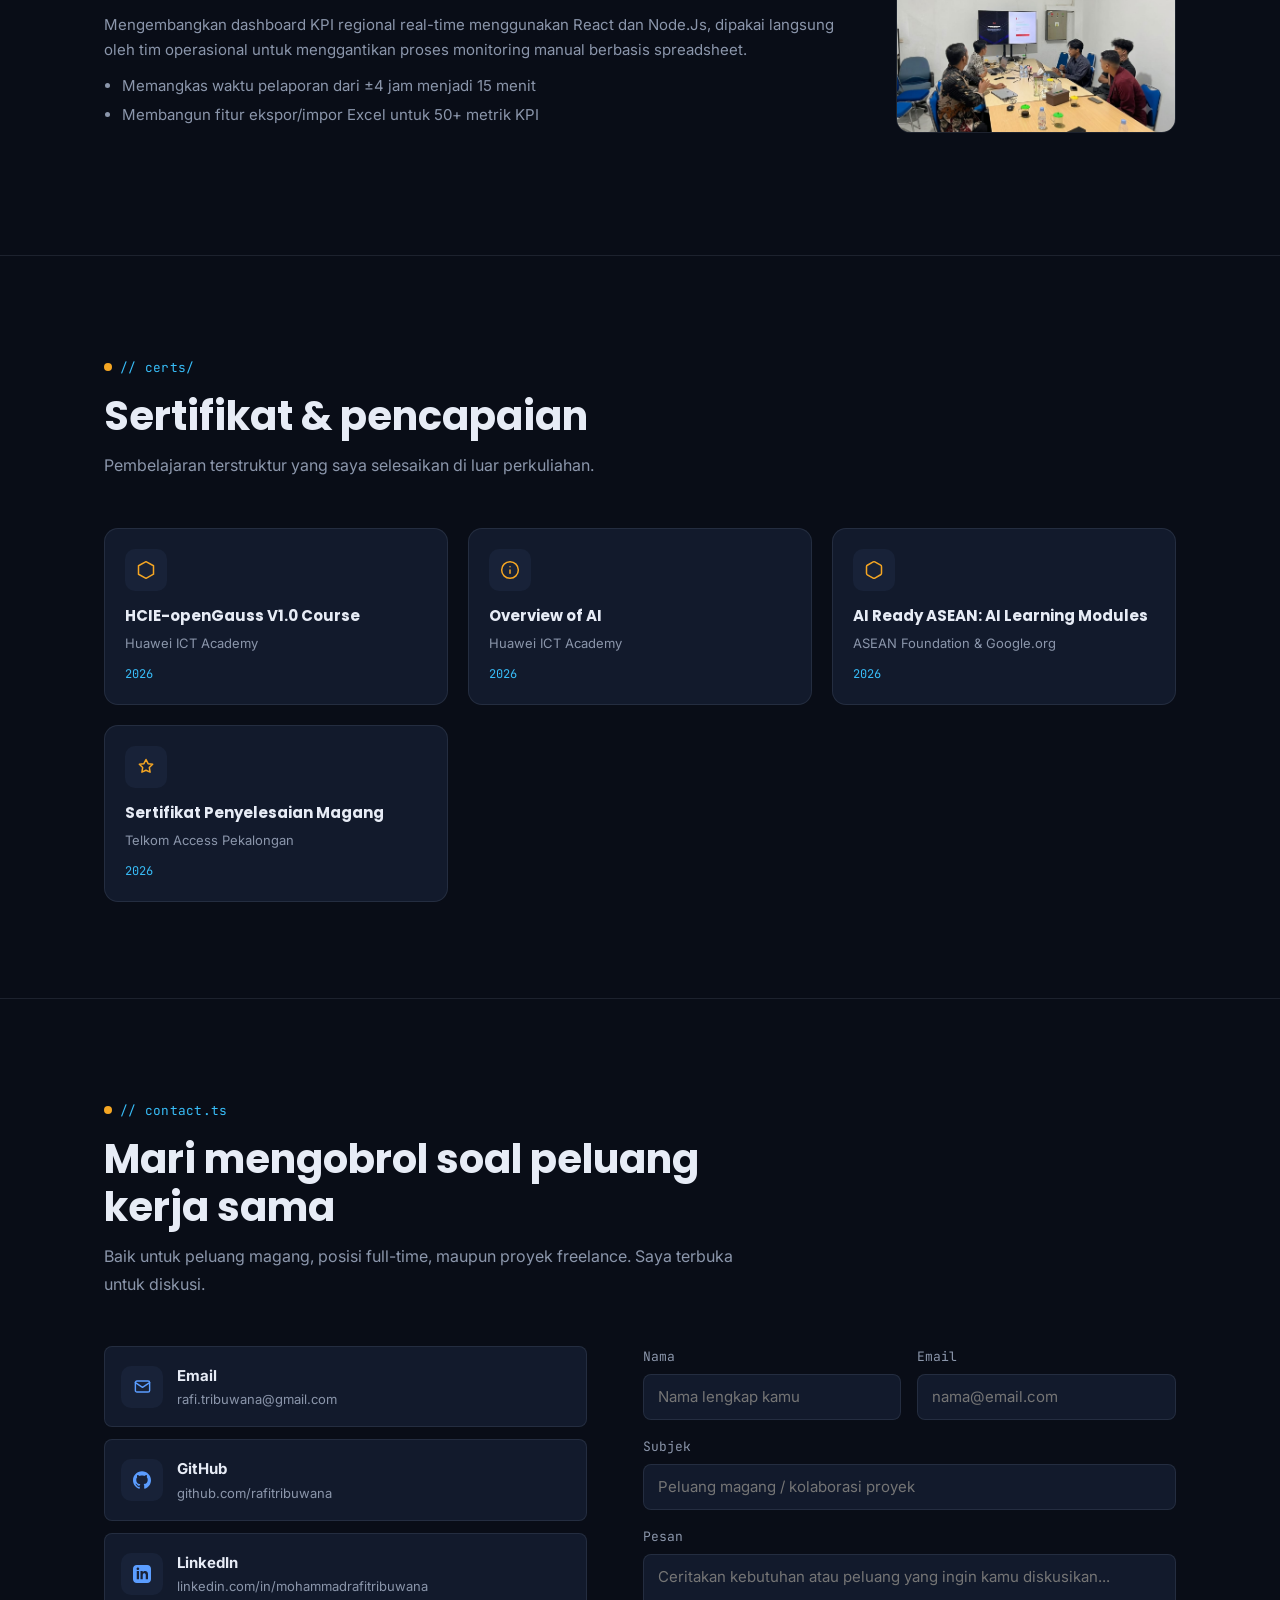
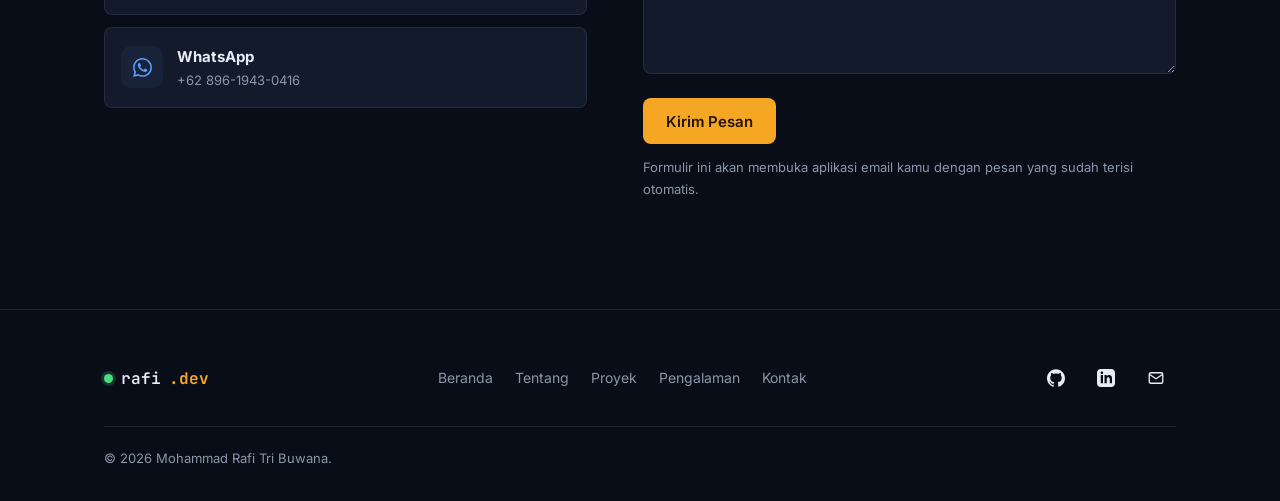
==== commit 46ba9bf4: "update portofolio" ====
--- a/index.html
+++ b/index.html
@@ -248,8 +248,8 @@
           <div class="exp-date">July 2026 — August 2026</div>
           <div class="exp-content">
             <h4>Backend Developer Intern</h4>
-            <div class="exp-org">Telkom Indonesia</div>
-            <p>Mengembangkan dashboard KPI regional real-time menggunakan Java Spring Boot dan React, dipakai langsung oleh tim operasional untuk menggantikan proses monitoring manual berbasis spreadsheet.</p>
+            <div class="exp-org">Telkom Access Pekalongan</div>
+            <p>Mengembangkan dashboard KPI regional real-time menggunakan React dan Node.Js, dipakai langsung oleh tim operasional untuk menggantikan proses monitoring manual berbasis spreadsheet.</p>
             <ul>
               <li>Memangkas waktu pelaporan dari ±4 jam menjadi 15 menit</li>
               <li>Membangun fitur ekspor/impor Excel untuk 50+ metrik KPI</li>
@@ -396,7 +396,7 @@
           <div class="exp-content">
             <h4>Participant</h4>
             <div class="exp-org">ONMIPA (National Olympiad in Mathematics and Natural Sciences)</div>
-            <p>Regional Level</p>
+            <p>Regional Level - Kementerian Pendidikan Tinggi, Sains, dan Teknologi Republik Indonesia</p>
           </div>
         </div>
         <div class="exp-photo">
@@ -437,7 +437,7 @@
        <div class="cert-card reveal" role="button" tabindex="0" data-cert-id="internship-cert">
         <div class="cert-icon"><svg width="20" height="20" viewBox="0 0 24 24" fill="none" stroke="currentColor" stroke-width="1.8" stroke-linecap="round" stroke-linejoin="round"><path d="M12 3l2.5 5 5.5.8-4 3.9.9 5.5L12 15.9 7.1 18.2l.9-5.5-4-3.9L9.5 8z"/></svg></div>
         <h4>Sertifikat Penyelesaian Magang</h4>
-        <div class="cert-issuer">Telkom Indonesia</div>
+        <div class="cert-issuer">Telkom Access Pekalongan</div>
         <div class="cert-date">2026</div>
       </div>
     </div>
--- a/style.css
+++ b/style.css
@@ -245,8 +245,12 @@
     height:150px;position:relative;display:flex;align-items:center;justify-content:center;
     font-family:var(--font-display);font-weight:700;font-size:2.25rem;color:rgba(255,255,255,0.9);
     background:linear-gradient(135deg,var(--pc1,#1c3d78),var(--pc2,#0d1220));
-  }
-  .project-thumb::after{content:"";position:absolute;inset:0;background:repeating-linear-gradient(135deg,rgba(255,255,255,0.03) 0 2px,transparent 2px 14px);}
+    overflow:hidden;
+  }
+  .project-thumb::after{content:"";position:absolute;inset:0;background:repeating-linear-gradient(135deg,rgba(255,255,255,0.03) 0 2px,transparent 2px 14px);pointer-events:none;}
+  .project-thumb-img{background:var(--surface-hi);}
+  .project-thumb-img img{width:100%;height:100%;object-fit:cover;display:block;transition:transform .4s ease;}
+  .project-card:hover .project-thumb-img img{transform:scale(1.05);}
   .project-body{padding:20px;flex:1;display:flex;flex-direction:column;}
   .project-body .p-top{display:flex;justify-content:space-between;align-items:flex-start;gap:10px;margin-bottom:8px;}
   .project-body h3{font-size:1.125rem;}
@@ -276,6 +280,8 @@
   .modal-close{flex:none;width:38px;height:38px;border-radius:10px;background:var(--surface);border:1px solid var(--border);color:var(--text-muted);display:flex;align-items:center;justify-content:center;cursor:pointer;}
   .modal-close:hover{color:var(--text);border-color:var(--border-strong);}
   .modal-body{padding:26px 30px;}
+  .modal-preview-img{margin-bottom:20px;border-radius:var(--radius-md);overflow:hidden;border:1px solid var(--border);max-height:340px;background:var(--surface);}
+  .modal-preview-img img{width:100%;height:100%;max-height:340px;object-fit:cover;display:block;}
   .modal-body h4{font-family:var(--font-mono);font-size:0.8125rem;color:var(--cyan);text-transform:uppercase;letter-spacing:0.04em;margin:26px 0 10px;}
   .modal-body h4:first-child{margin-top:0;}
   .modal-body p{color:var(--text-body);margin:0;}
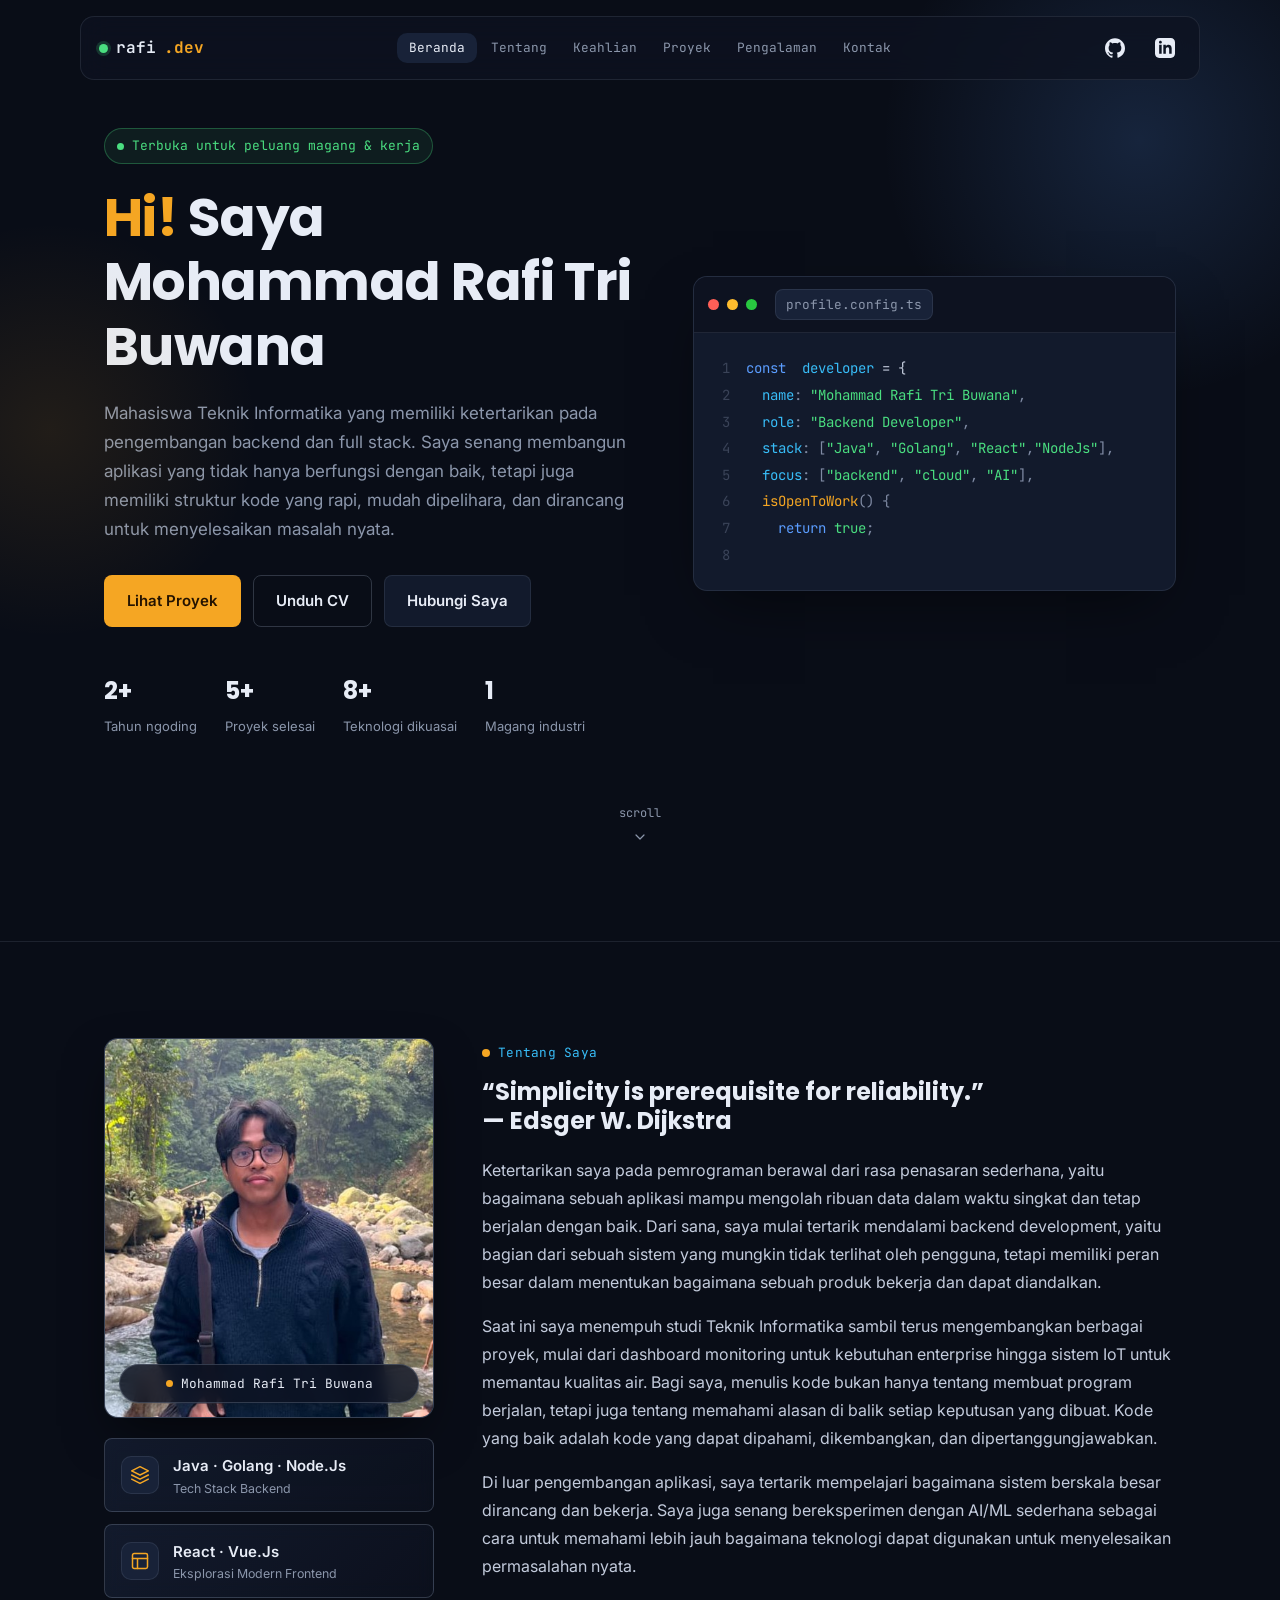
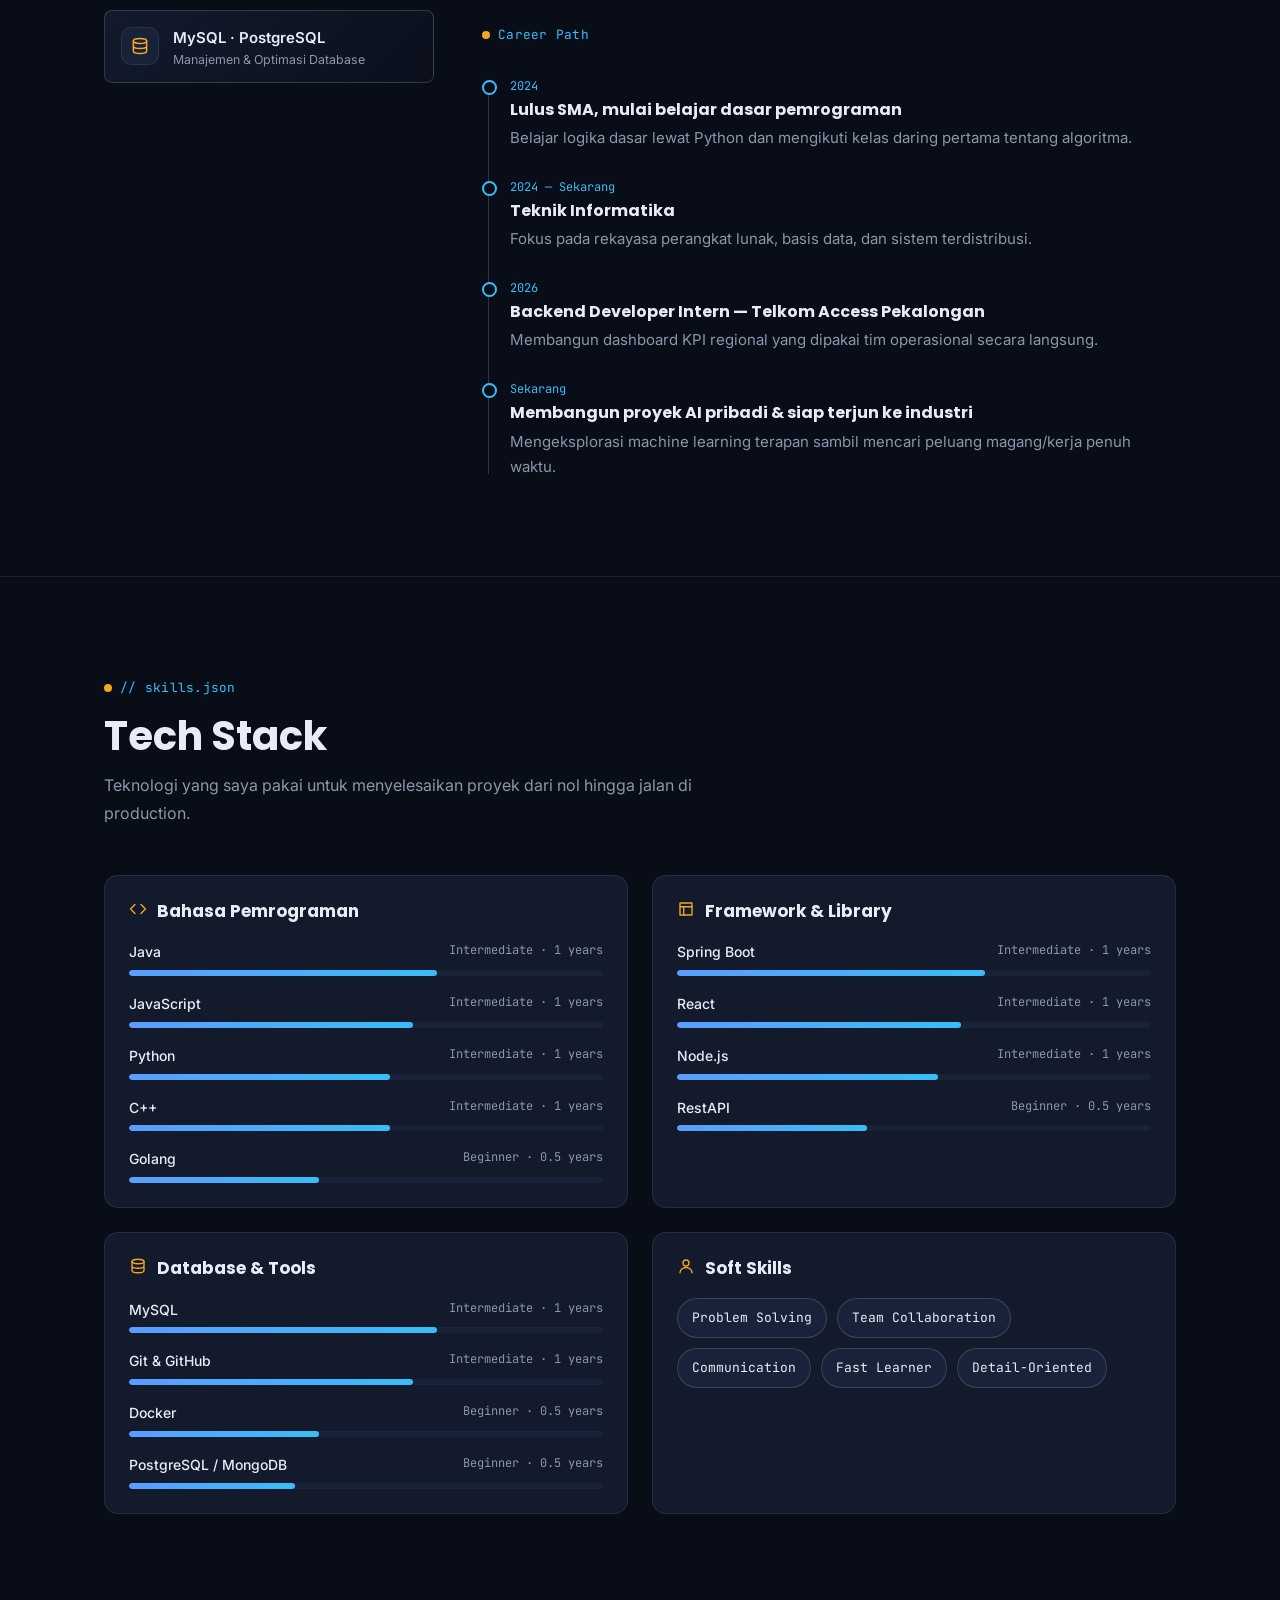
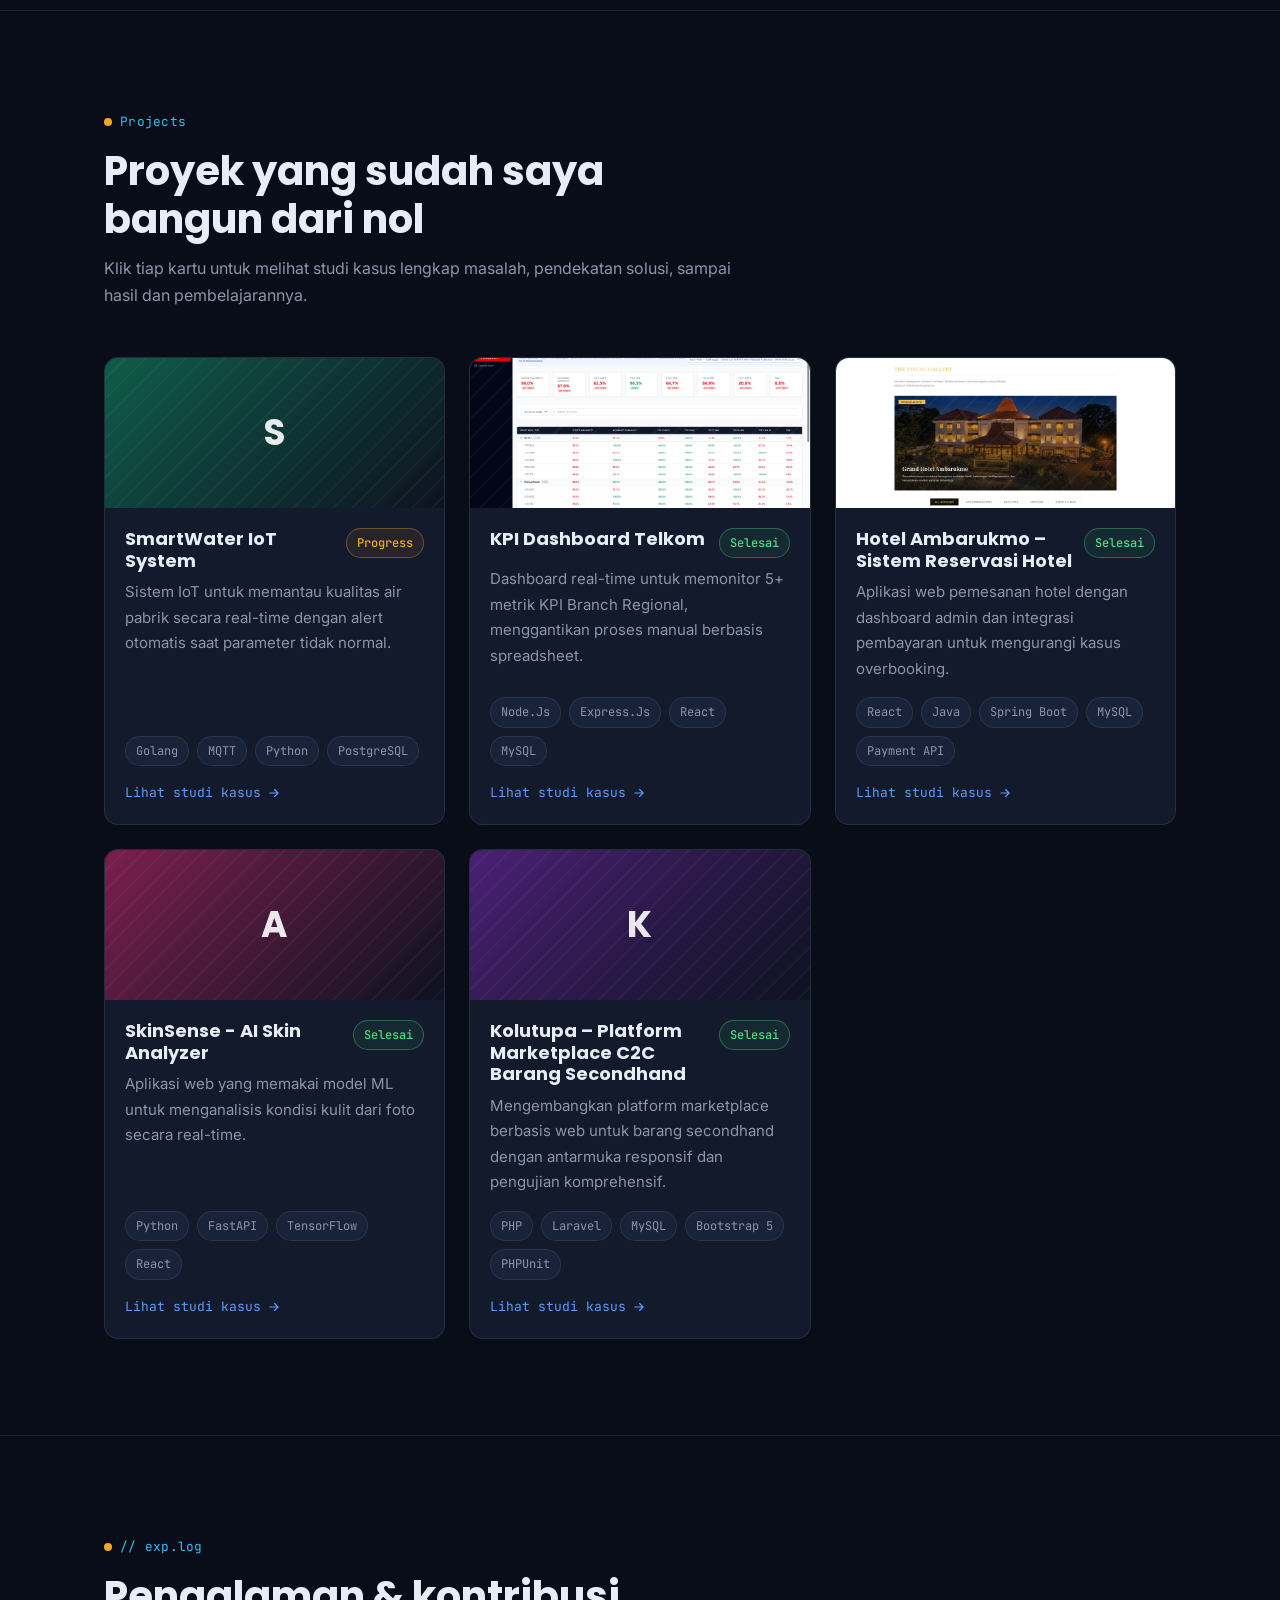
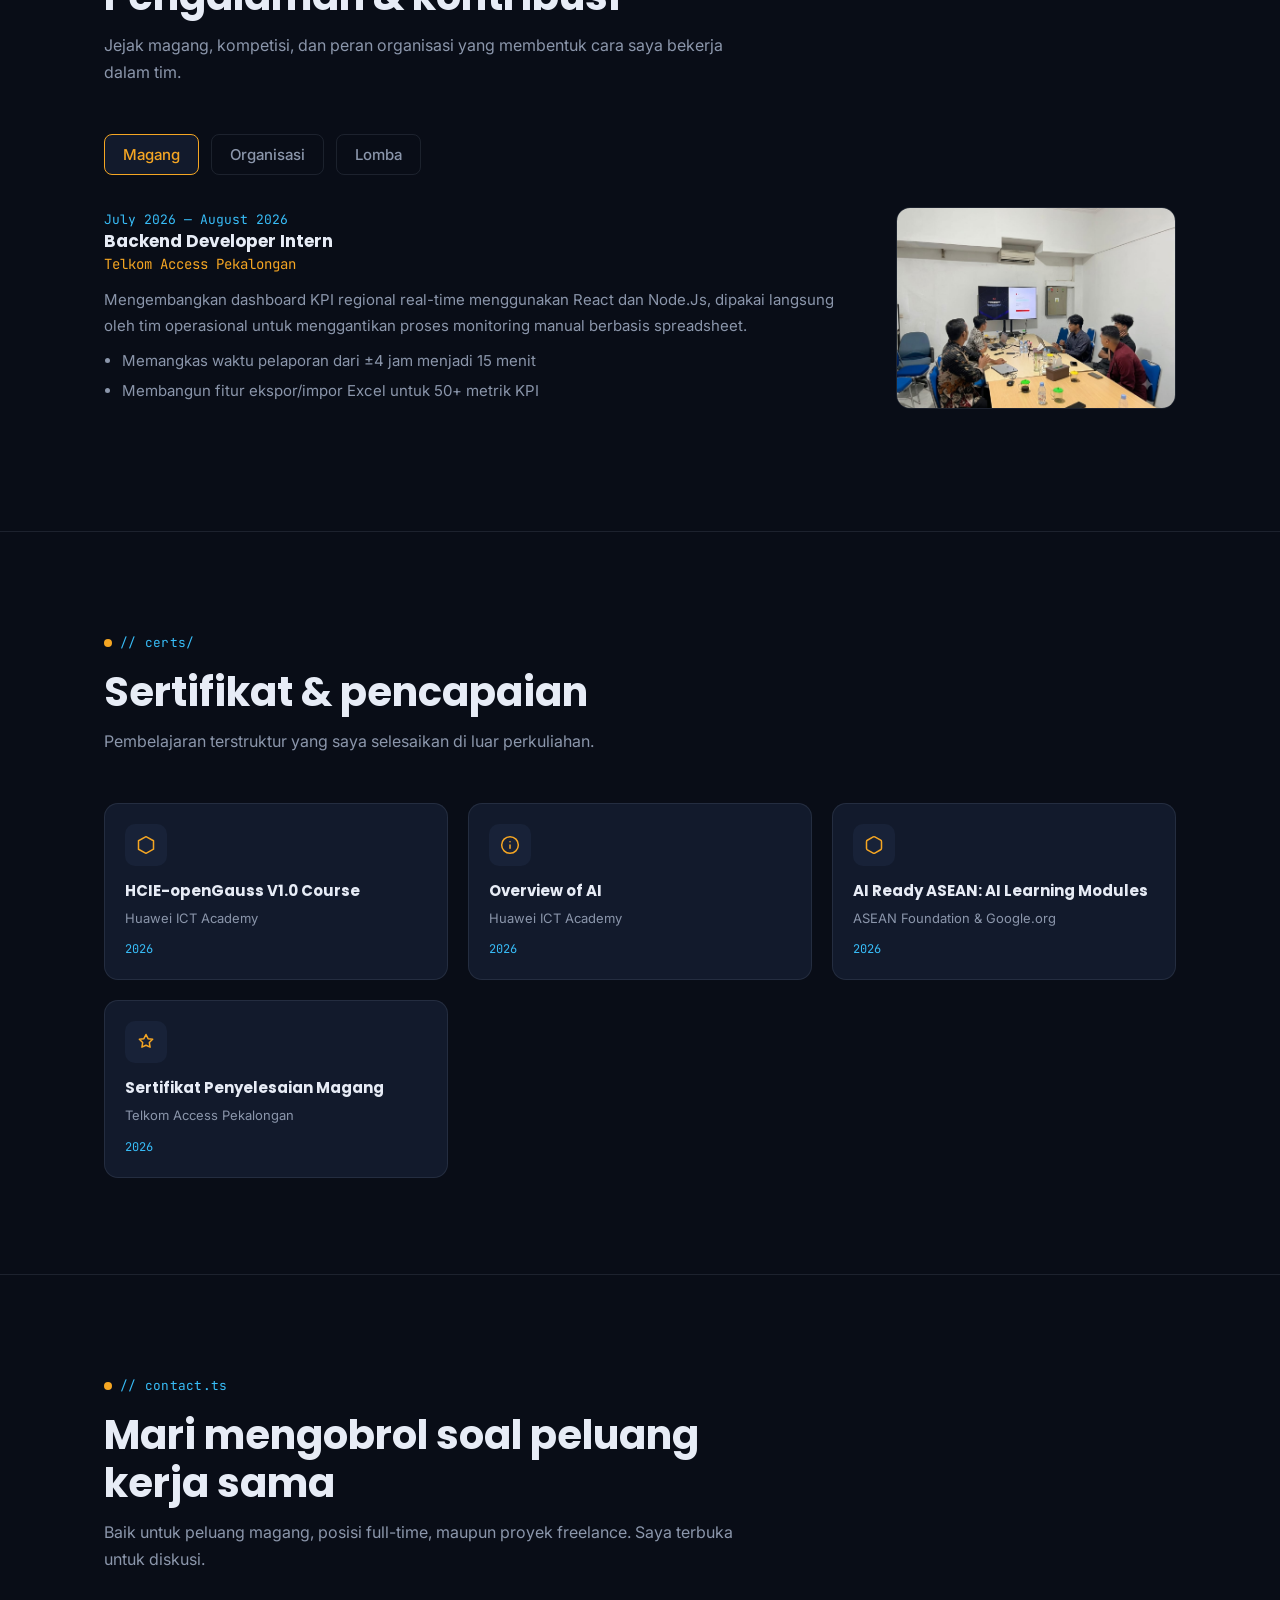
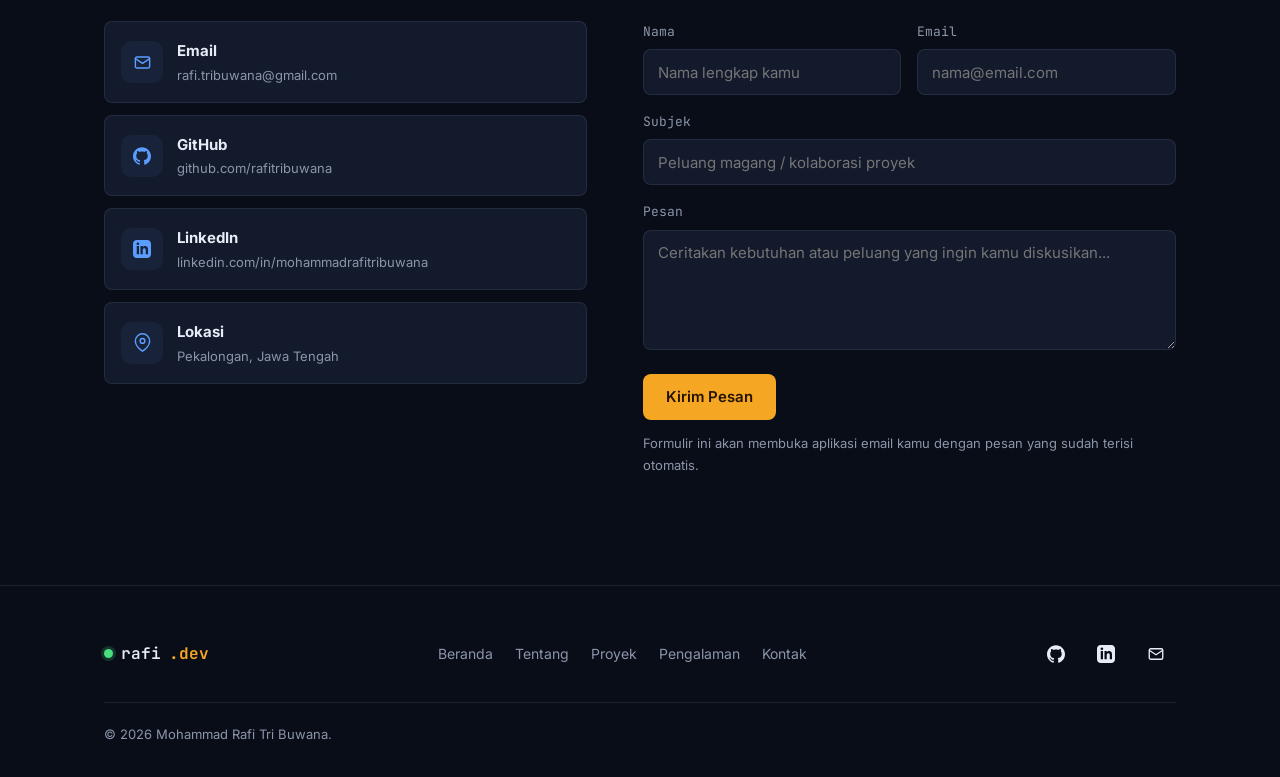
==== commit b5feb66e: "update portofolio" ====
--- a/index.html
+++ b/index.html
@@ -99,56 +99,82 @@
 <section class="section" id="about">
   <div class="container">
     <div class="about-grid">
-      <div class="reveal">
-        <span class="eyebrow">Tentang Saya</span>
-        <h2>Dari kelas algoritma ke ruang produksi.</h2>
-        <div class="about-text" style="margin-top:20px;">
-          <p>Saya mengenal pemrograman lewat rasa penasaran sederhana: bagaimana sebuah aplikasi bisa memproses ribuan data dalam hitungan detik. Rasa penasaran itu yang membawa saya menekuni backend development, bagian dari sistem yang jarang terlihat pengguna, tapi menentukan apakah sebuah produk bisa dipercaya atau tidak.</p>
-          <p>Saat ini saya menempuh studi Teknik Informatika sambil aktif membangun proyek nyata, mulai dari dashboard monitoring untuk kebutuhan enterprise hingga sistem IoT untuk pemantauan kualitas air. Saya percaya kode yang baik itu kode yang bisa dijelaskan, bukan sekadar kode yang berjalan.</p>
-          <p>Di luar coding, saya senang menelusuri studi kasus arsitektur sistem berskala besar dan bereksperimen dengan model AI/ML sederhana untuk memahami cara kerja di baliknya.</p>
-        </div>
-        <!-- <div class="value-chips">
-          <span class="value-chip">Clean Code</span>
-          <span class="value-chip">Problem Solver</span>
-          <span class="value-chip">Continuous Learning</span>
-          <span class="value-chip">Team Collaboration</span>
-        </div> -->
+      <div class="reveal about-left-col">
+        <div class="about-photo-card">
+          <img src="assets/Profile2.jpeg" alt="Mohammad Rafi Tri Buwana" onerror="this.style.display='none'; this.nextElementSibling.style.display='flex';" />
+          <div class="photo-placeholder" style="display:none;">
+            <svg width="44" height="44" viewBox="0 0 24 24" fill="none" stroke="currentColor" stroke-width="1.8" stroke-linecap="round" stroke-linejoin="round"><path d="M20 21v-2a4 4 0 0 0-4-4H8a4 4 0 0 0-4 4v2"/><circle cx="12" cy="7" r="4"/></svg>
+            <span>assets/Profile.jpeg</span>
+          </div>
+          <div class="about-photo-badge">
+            <span class="pulse"></span> Mohammad Rafi Tri Buwana
+          </div>
+        </div>
+
         <div class="stat-grid">
           <div class="stat-card">
-            <svg class="sc-icon" viewBox="0 0 24 24" fill="none" stroke="currentColor" stroke-width="1.8" stroke-linecap="round" stroke-linejoin="round"><path d="M12 2L2 7l10 5 10-5-10-5zM2 17l10 5 10-5M2 12l10 5 10-5"/></svg>
-            <b>Java · Spring Boot</b>
-            <span>Main Tech Stack dalam pengembangan backend</span>
+            <div class="stat-icon-wrap">
+              <svg class="sc-icon" viewBox="0 0 24 24" fill="none" stroke="currentColor" stroke-width="1.8" stroke-linecap="round" stroke-linejoin="round"><path d="M12 2L2 7l10 5 10-5-10-5zM2 17l10 5 10-5M2 12l10 5 10-5"/></svg>
+            </div>
+            <div class="stat-info">
+              <b>Java · Golang · Node.Js </b>
+              <span> Tech Stack Backend</span>
+            </div>
           </div>
           <div class="stat-card">
-            <svg class="sc-icon" viewBox="0 0 24 24" fill="none" stroke="currentColor" stroke-width="1.8" stroke-linecap="round" stroke-linejoin="round"><rect x="3" y="3" width="18" height="18" rx="2" ry="2"/><path d="M3 9h18M9 21V9"/></svg>
-            <b>React · Tailwind</b>
-            <span>Eksplorasi UI/UX dinamis & responsif</span>
-          </div>
-        </div>
-      </div>
-
-      <div class="reveal">
-        <span class="eyebrow">Career Path</span>
-        <div class="timeline">
-          <div class="tl-item">
-            <div class="tl-date">2024</div>
-            <h4>Lulus SMA, mulai belajar dasar pemrograman</h4>
-            <p>Belajar logika dasar lewat Python dan mengikuti kelas daring pertama tentang algoritma.</p>
-          </div>
-          <div class="tl-item">
-            <div class="tl-date">2024 — Sekarang</div>
-            <h4>Teknik Informatika</h4>
-            <p>Fokus pada rekayasa perangkat lunak, basis data, dan sistem terdistribusi.</p>
-          </div>
-          <div class="tl-item">
-            <div class="tl-date">2026</div>
-            <h4>Backend Developer Intern — Telkom Access Pekalongan</h4>
-            <p>Membangun dashboard KPI regional yang dipakai tim operasional secara langsung.</p>
-          </div>
-          <div class="tl-item">
-            <div class="tl-date">Sekarang</div>
-            <h4>Membangun proyek AI pribadi &amp; siap terjun ke industri</h4>
-            <p>Mengeksplorasi machine learning terapan sambil mencari peluang magang/kerja penuh waktu.</p>
+            <div class="stat-icon-wrap">
+              <svg class="sc-icon" viewBox="0 0 24 24" fill="none" stroke="currentColor" stroke-width="1.8" stroke-linecap="round" stroke-linejoin="round"><rect x="3" y="3" width="18" height="18" rx="2" ry="2"/><path d="M3 9h18M9 21V9"/></svg>
+            </div>
+            <div class="stat-info">
+              <b>React · Vue.Js</b>
+              <span>Eksplorasi Modern Frontend</span>
+            </div>
+          </div>
+          <div class="stat-card">
+            <div class="stat-icon-wrap">
+              <svg class="sc-icon" viewBox="0 0 24 24" fill="none" stroke="currentColor" stroke-width="1.8" stroke-linecap="round" stroke-linejoin="round"><ellipse cx="12" cy="6" rx="8" ry="3"/><path d="M4 6v6c0 1.7 3.6 3 8 3s8-1.3 8-3V6M4 12v6c0 1.7 3.6 3 8 3s8-1.3 8-3v-6"/></svg>
+            </div>  
+            <div class="stat-info">
+              <b>MySQL · PostgreSQL</b>
+              <span>Manajemen &amp; Optimasi Database</span>
+            </div>
+          </div>
+        </div>
+      </div>
+
+      <div class="reveal about-right-col">
+        <span class="eyebrow">Tentang Saya</span>
+        <h2>“Simplicity is prerequisite for reliability.”</h2>
+        <h2>— Edsger W. Dijkstra</h2>
+        <div class="about-text" style="margin-top:20px;">
+          <p>Ketertarikan saya pada pemrograman berawal dari rasa penasaran sederhana, yaitu bagaimana sebuah aplikasi mampu mengolah ribuan data dalam waktu singkat dan tetap berjalan dengan baik. Dari sana, saya mulai tertarik mendalami backend development, yaitu bagian dari sebuah sistem yang mungkin tidak terlihat oleh pengguna, tetapi memiliki peran besar dalam menentukan bagaimana sebuah produk bekerja dan dapat diandalkan.</p>
+          <p>Saat ini saya menempuh studi Teknik Informatika sambil terus mengembangkan berbagai proyek, mulai dari dashboard monitoring untuk kebutuhan enterprise hingga sistem IoT untuk memantau kualitas air. Bagi saya, menulis kode bukan hanya tentang membuat program berjalan, tetapi juga tentang memahami alasan di balik setiap keputusan yang dibuat. Kode yang baik adalah kode yang dapat dipahami, dikembangkan, dan dipertanggungjawabkan.</p>
+          <p>Di luar pengembangan aplikasi, saya tertarik mempelajari bagaimana sistem berskala besar dirancang dan bekerja. Saya juga senang bereksperimen dengan AI/ML sederhana sebagai cara untuk memahami lebih jauh bagaimana teknologi dapat digunakan untuk menyelesaikan permasalahan nyata.</p>
+        </div>
+
+        <div class="about-timeline-wrap" style="margin-top:40px;">
+          <span class="eyebrow">Career Path</span>
+          <div class="timeline" style="margin-top:16px;">
+            <div class="tl-item">
+              <div class="tl-date">2024</div>
+              <h4>Lulus SMA, mulai belajar dasar pemrograman</h4>
+              <p>Belajar logika dasar lewat Python dan mengikuti kelas daring pertama tentang algoritma.</p>
+            </div>
+            <div class="tl-item">
+              <div class="tl-date">2024 — Sekarang</div>
+              <h4>Teknik Informatika</h4>
+              <p>Fokus pada rekayasa perangkat lunak, basis data, dan sistem terdistribusi.</p>
+            </div>
+            <div class="tl-item">
+              <div class="tl-date">2026</div>
+              <h4>Backend Developer Intern — Telkom Access Pekalongan</h4>
+              <p>Membangun dashboard KPI regional yang dipakai tim operasional secara langsung.</p>
+            </div>
+            <div class="tl-item">
+              <div class="tl-date">Sekarang</div>
+              <h4>Membangun proyek AI pribadi &amp; siap terjun ke industri</h4>
+              <p>Mengeksplorasi machine learning terapan sambil mencari peluang magang/kerja penuh waktu.</p>
+            </div>
           </div>
         </div>
       </div>
@@ -257,7 +283,7 @@
           </div>
         </div>
         <div class="exp-photo">
-          <img src="assets/MagangTelkom.jpeg" alt="Dashboard KPI Telkom" />
+          <img src="assets//magang/MagangTelkom.jpeg" alt="Dashboard KPI Telkom" />
         </div>
       </div>
     </div>
@@ -277,7 +303,7 @@
           </div>
         </div>
         <div class="exp-photo">
-          <img src="/assets/SertijabUKM.jpeg" alt="Manggala" />
+          <img src="/assets/organisasi/SertijabUKM.jpeg" alt="Manggala" />
         </div>
       </div>
       <div class="exp-item reveal">
@@ -293,7 +319,7 @@
           </div>
         </div>
         <div class="exp-photo">
-          <img src="assets/Rumahbaca2.jpeg" alt="Teaching Movement" />
+          <img src="assets/organisasi/Rumahbaca2.jpeg" alt="Teaching Movement" />
         </div>
       </div>
       <div class="exp-item reveal">
@@ -309,7 +335,7 @@
           </div>
         </div>
         <div class="exp-photo">
-          <img src="assets/IFBERMA.jpeg" alt="Charity Event" />
+          <img src="assets/organisasi/IFBERMA.jpeg" alt="Charity Event" />
         </div>
       </div>
       <div class="exp-item reveal">
@@ -325,7 +351,7 @@
           </div>
         </div>
         <div class="exp-photo">
-          <img src="/assets/Roadshow2.jpeg" alt="Roadshow" />
+          <img src="/assets/organisasi/Roadshow2.jpeg" alt="Roadshow" />
         </div>
       </div>
       <div class="exp-item reveal">
@@ -341,7 +367,7 @@
           </div>
         </div>
         <div class="exp-photo">
-          <img src="assets/LDKManggala.jpeg" alt="Leadership Training" />
+          <img src="assets/organisasi/LDKManggala.jpeg" alt="Leadership Training" />
         </div>
       </div>
       <div class="exp-item reveal">
@@ -357,7 +383,7 @@
           </div>
         </div>
         <div class="exp-photo">
-          <img src="assets/PanitiaWPI.jpeg" alt="Orientation" />
+          <img src="assets/organisasi/PanitiaWPI.jpeg" alt="Orientation" />
         </div>
       </div>
     </div>
@@ -374,7 +400,7 @@
           </div>
         </div>
         <div class="exp-photo">
-          <img src="assets/ISLICompetition.jpeg" alt="ISLI Competition" />
+          <img src="assets/lomba/ISLICompetition.jpeg" alt="ISLI Competition" />
         </div>
       </div>
       <div class="exp-item reveal">
@@ -387,7 +413,7 @@
           </div>
         </div>
         <div class="exp-photo">
-          <img src="assets/EssayUNS.jpeg" alt="Essay Competition" />
+          <img src="assets/lomba/EssayUNS.jpeg" alt="Essay Competition" />
         </div>
       </div>
       <div class="exp-item reveal">
@@ -400,7 +426,7 @@
           </div>
         </div>
         <div class="exp-photo">
-          <img src="assets/ONMIPA2025.jpeg" alt="ONMIPA" />
+          <img src="assets/lomba/ONMIPA2025.jpeg" alt="ONMIPA" />
         </div>
       </div>
     </div>
@@ -455,7 +481,7 @@
 
     <div class="contact-grid">
       <div class="contact-cards reveal">
-        <a class="contact-card" href="gmailto:rafi.tribuwana@gmail.com">
+        <a class="contact-card" href="mailto:rafi.tribuwana@gmail.com">
           <span class="cc-ico">
             <svg width="19" height="19" viewBox="0 0 24 24" fill="none" stroke="currentColor" stroke-width="1.8" stroke-linecap="round" stroke-linejoin="round"><rect x="3" y="5" width="18" height="14" rx="2"/><path d="M3 7l9 6 9-6"/></svg></span>
           <span><b>Email</b><span>rafi.tribuwana@gmail.com</span></span>
@@ -470,11 +496,11 @@
             <svg role="img" viewBox="0 0 24 24" xmlns="http://www.w3.org/2000/svg" width="18" height="18"><title>LinkedIn</title><path fill="currentColor" d="M19 0h-14c-2.761 0-5 2.239-5 5v14c0 2.761 2.239 5 5 5h14c2.762 0 5-2.239 5-5v-14c0-2.761-2.238-5-5-5zm-11 19h-3v-11h3v11zm-1.5-12.268c-.966 0-1.75-.79-1.75-1.764s.784-1.764 1.75-1.764 1.75.79 1.75 1.764-.783 1.764-1.75 1.764zm13.5 12.268h-3v-5.604c0-3.368-4-3.113-4 0v5.604h-3v-11h3v1.765c1.396-2.586 7-2.777 7 2.476v6.759z"/></svg></span>
           <span><b>LinkedIn</b><span>linkedin.com/in/mohammadrafitribuwana</span></span>
         </a>
-        <a class="contact-card" href="https://wa.me/6289619430416" target="_blank" rel="noopener">
+        <div class="contact-card" style="cursor: default;">
           <span class="cc-ico">
-            <svg role="img" viewBox="0 0 24 24" xmlns="http://www.w3.org/2000/svg" width="19" height="19"><title>WhatsApp</title><path fill="currentColor" d="M17.472 14.382c-.297-.149-1.758-.867-2.03-.967-.273-.099-.471-.148-.67.15-.197.297-.767.966-.94 1.164-.173.199-.347.223-.644.075-.297-.15-1.255-.463-2.39-1.475-.883-.788-1.48-1.761-1.653-2.059-.173-.297-.018-.458.13-.606.134-.133.298-.347.446-.52.149-.174.198-.298.298-.497.099-.198.05-.371-.025-.52-.075-.149-.669-1.612-.916-2.207-.242-.579-.487-.5-.669-.51-.173-.008-.371-.01-.57-.01-.198 0-.52.074-.792.372-.272.297-1.04 1.016-1.04 2.479 0 1.462 1.065 2.875 1.213 3.074.149.198 2.096 3.2 5.077 4.487.709.306 1.262.489 1.694.625.712.227 1.36.195 1.871.118.571-.085 1.758-.719 2.006-1.413.248-.694.248-1.289.173-1.413-.074-.124-.272-.198-.57-.347m-5.421 7.403h-.004a9.87 9.87 0 01-5.031-1.378l-.361-.214-3.741.982.998-3.648-.235-.374a9.86 9.86 0 01-1.51-5.26c.001-5.45 4.436-9.884 9.888-9.884 2.64 0 5.122 1.03 6.988 2.898a9.825 9.825 0 012.893 6.994c-.003 5.45-4.437 9.884-9.885 9.884m8.413-18.297A11.815 11.815 0 0012.05 0C5.495 0 .16 5.335.157 11.892c0 2.096.547 4.142 1.588 5.945L.057 24l6.305-1.654a11.882 11.882 0 005.683 1.448h.005c6.554 0 11.89-5.335 11.893-11.893a11.821 11.821 0 00-3.48-8.413Z"/></svg></span>
-          <span><b>WhatsApp</b><span>+62 896-1943-0416</span></span>
-        </a>
+            <svg width="19" height="19" viewBox="0 0 24 24" fill="none" stroke="currentColor" stroke-width="1.8" stroke-linecap="round" stroke-linejoin="round"><path d="M21 10c0 7-9 13-9 13s-9-6-9-13a9 9 0 0 1 18 0z"/><circle cx="12" cy="10" r="3"/></svg></span>
+          <span><b>Lokasi</b><span>Pekalongan, Jawa Tengah</span></span>
+        </div>
       </div>
 
       <form class="contact-form reveal" id="contactForm" novalidate>
--- a/style.css
+++ b/style.css
@@ -140,6 +140,20 @@
   }
   .hero-glow.two{top:220px;left:-160px;width:420px;height:420px;background:radial-gradient(circle,rgba(245,166,35,0.10),transparent 70%);}
   .hero-grid{display:grid;grid-template-columns:1.05fr 0.95fr;gap:56px;align-items:center;}
+  .hero-profile-header{display:flex;align-items:center;gap:16px;margin-bottom:22px;flex-wrap:wrap;}
+  .hero-avatar{
+    width:62px;height:62px;border-radius:50%;padding:2px;
+    background:linear-gradient(135deg,var(--amber),var(--cyan));
+    box-shadow:0 0 22px rgba(245,166,35,0.3);flex-shrink:0;
+    transition:transform .3s ease, box-shadow .3s ease;
+  }
+  .hero-avatar:hover{transform:scale(1.08) rotate(3deg);box-shadow:0 0 30px rgba(245,166,35,0.5);}
+  .hero-avatar img{width:100%;height:100%;border-radius:50%;object-fit:cover;display:block;}
+  .hero-avatar-placeholder{
+    width:100%;height:100%;border-radius:50%;background:var(--surface);
+    display:flex;align-items:center;justify-content:center;color:var(--amber);
+  }
+  .hero-profile-header .hero-kicker{margin-bottom:0;}
   .hero-kicker{display:inline-flex;align-items:center;gap:8px;font-family:var(--font-mono);font-size:0.8125rem;color:var(--green);
     background:rgba(74,222,128,0.08);border:1px solid rgba(74,222,128,0.3);padding:6px 12px;border-radius:999px;margin-bottom:22px;}
   .hero-kicker .pulse{width:7px;height:7px;border-radius:50%;background:var(--green);animation:pulse 1.8s infinite;}
@@ -177,39 +191,74 @@
   @keyframes bob{0%,100%{transform:translateY(0);}50%{transform:translateY(6px);}}
 
   /* ---------- ABOUT ---------- */
-  .about-grid{display:grid;grid-template-columns:1fr 1fr;gap:56px;align-items:start;}
-  .about-text p{margin:0 0 16px;color:var(--text-body);}
-  .value-chips{display:flex;flex-wrap:wrap;gap:10px;margin-top:24px;}
-  .value-chip{font-family:var(--font-mono);font-size:0.8125rem;color:var(--text);background:var(--surface);
-    border:1px solid var(--border);padding:8px 14px;border-radius:999px;}
-
-  .stat-grid{display:grid;grid-template-columns:repeat(2,1fr);gap:16px;margin-top:32px;}
+  .about-grid{display:grid;grid-template-columns:330px 1fr;gap:48px;align-items:start;}
+  .about-photo-card{
+    position:relative;width:100%;height:380px;border-radius:var(--radius-md);
+    border:1px solid var(--border-strong);background:var(--surface);overflow:hidden;
+    box-shadow:0 20px 50px -12px rgba(0,0,0,0.6);
+    transition:transform .3s ease, border-color .3s ease, box-shadow .3s ease;
+  }
+  .about-photo-card:hover{
+    transform:translateY(-4px);border-color:var(--amber);
+    box-shadow:0 24px 55px -10px rgba(245,166,35,0.25);
+  }
+  .about-photo-card img{width:100%;height:100%;object-fit:cover;object-position:center 20%;display:block;transition:transform .4s ease;}
+  .about-photo-card:hover img{transform:scale(1.04);}
+  .about-photo-badge{
+    position:absolute;bottom:14px;left:14px;right:14px;
+    background:rgba(13,18,32,0.82);backdrop-filter:blur(8px);-webkit-backdrop-filter:blur(8px);
+    border:1px solid var(--border-strong);border-radius:999px;padding:8px 16px;
+    font-family:var(--font-mono);font-size:0.8rem;color:var(--text);
+    display:flex;align-items:center;justify-content:center;gap:8px;
+    box-shadow:0 4px 14px rgba(0,0,0,0.3);
+  }
+  .about-photo-badge .pulse{width:7px;height:7px;border-radius:50%;background:var(--amber);animation:pulse 1.8s infinite;}
+  .photo-placeholder{
+    width:100%;height:100%;display:flex;flex-direction:column;align-items:center;justify-content:center;
+    gap:10px;color:var(--text-muted);background:linear-gradient(135deg, var(--surface-hi), var(--bg-soft));
+    padding:16px;text-align:center;font-size:0.8125rem;
+  }
+  .photo-placeholder svg{color:var(--amber);}
+  .photo-placeholder span{font-family:var(--font-mono);font-size:0.75rem;color:var(--text-muted);line-height:1.4;}
+  .about-text p{margin:0 0 16px;color:var(--text-body);font-size:1rem;line-height:1.75;}
+  .stat-grid{display:flex;flex-direction:column;gap:12px;margin-top:20px;}
   .stat-card{
-    position:relative;
-    background:linear-gradient(145deg, rgba(24,34,56,0.6), rgba(13,18,32,0.4));
-    border:1px solid var(--border);
-    border-radius:var(--radius-md);
-    padding:24px;
-    overflow:hidden;
+    position:relative;display:flex;align-items:center;gap:14px;
+    background:linear-gradient(135deg, rgba(24,34,56,0.65), rgba(13,18,32,0.65));
+    border:1px solid var(--border-strong);border-radius:var(--radius-sm);
+    padding:14px 16px;overflow:hidden;
     transition:transform .3s ease, border-color .3s ease, box-shadow .3s ease;
-    backdrop-filter:blur(8px);
-    -webkit-backdrop-filter:blur(8px);
+    backdrop-filter:blur(8px);-webkit-backdrop-filter:blur(8px);
   }
   .stat-card:hover{
-    transform:translateY(-5px);
-    border-color:rgba(245,166,35,0.4);
-    box-shadow:0 12px 30px -10px rgba(245,166,35,0.15);
+    transform:translateX(5px);border-color:var(--amber);
+    box-shadow:0 8px 24px -6px rgba(245,166,35,0.22);
   }
   .stat-card::before{
-    content:"";position:absolute;top:0;right:0;width:150px;height:150px;
+    content:"";position:absolute;top:0;right:0;width:120px;height:120px;
     background:radial-gradient(circle at top right, rgba(245,166,35,0.15), transparent 70%);
     opacity:0;transition:opacity .3s ease;pointer-events:none;
   }
   .stat-card:hover::before{opacity:1;}
-  .sc-icon{width:32px;height:32px;color:var(--amber);margin-bottom:12px;opacity:0.9;transition:transform .3s ease;}
-  .stat-card:hover .sc-icon{transform:scale(1.1) rotate(-5deg);}
-  .stat-card b{display:block;position:relative;z-index:1;font-family:var(--font-display);font-size:1.6rem;color:var(--amber);margin-bottom:4px;letter-spacing:-0.02em;}
-  .stat-card span{display:block;position:relative;z-index:1;font-size:0.875rem;color:var(--text-body);line-height:1.4;}
+  .stat-icon-wrap{
+    width:38px;height:38px;border-radius:10px;
+    background:var(--surface-hi);border:1px solid var(--border);
+    display:flex;align-items:center;justify-content:center;
+    color:var(--amber);flex-shrink:0;
+    transition:transform .3s ease, background .3s ease, border-color .3s ease;
+  }
+  .stat-card:hover .stat-icon-wrap{
+    transform:scale(1.1) rotate(-5deg);
+    background:rgba(245,166,35,0.12);border-color:rgba(245,166,35,0.35);
+  }
+  .sc-icon{width:20px;height:20px;}
+  .stat-info b{display:block;position:relative;z-index:1;font-family:var(--font-body);font-weight:600;font-size:0.9375rem;color:var(--text);margin-bottom:2px;}
+  .stat-info span{display:block;position:relative;z-index:1;font-size:0.775rem;color:var(--text-muted);line-height:1.3;}
+
+  @media (max-width:868px){
+    .about-grid{grid-template-columns:1fr;gap:36px;}
+    .about-photo-card{max-width:340px;height:360px;margin:0 auto;}
+  }
 
   .timeline{position:relative;padding-left:28px;margin-top:8px;}
   .timeline::before{content:"";position:absolute;left:6px;top:6px;bottom:6px;width:1px;background:var(--border-strong);}
@@ -232,7 +281,15 @@
   .skill-row .row-top span:last-child{color:var(--text-muted);font-family:var(--font-mono);font-size:0.75rem;}
   .meter{height:6px;border-radius:99px;background:var(--surface-hi);overflow:hidden;}
   .meter i{display:block;height:100%;border-radius:99px;background:linear-gradient(90deg,var(--blue),var(--cyan));width:0;transition:width 1.1s cubic-bezier(.2,.7,.2,1);}
-  .soft-skills{display:flex;flex-wrap:wrap;gap:10px;margin-top:36px;}
+  .soft-skills, .value-chips{display:flex;flex-wrap:wrap;gap:10px;margin-top:16px;}
+  .value-chip{
+    font-family:var(--font-mono);font-size:0.8125rem;color:var(--text);
+    background:var(--surface-hi);border:1px solid var(--border-strong);
+    padding:8px 14px;border-radius:999px;transition:border-color .2s ease, transform .2s ease, color .2s ease;
+  }
+  .value-chip:hover{
+    border-color:var(--amber);color:var(--amber);transform:translateY(-2px);
+  }
 
   /* ---------- PROJECTS ---------- */
   .projects-grid{display:grid;grid-template-columns:repeat(auto-fit, minmax(340px, 1fr));gap:24px;}
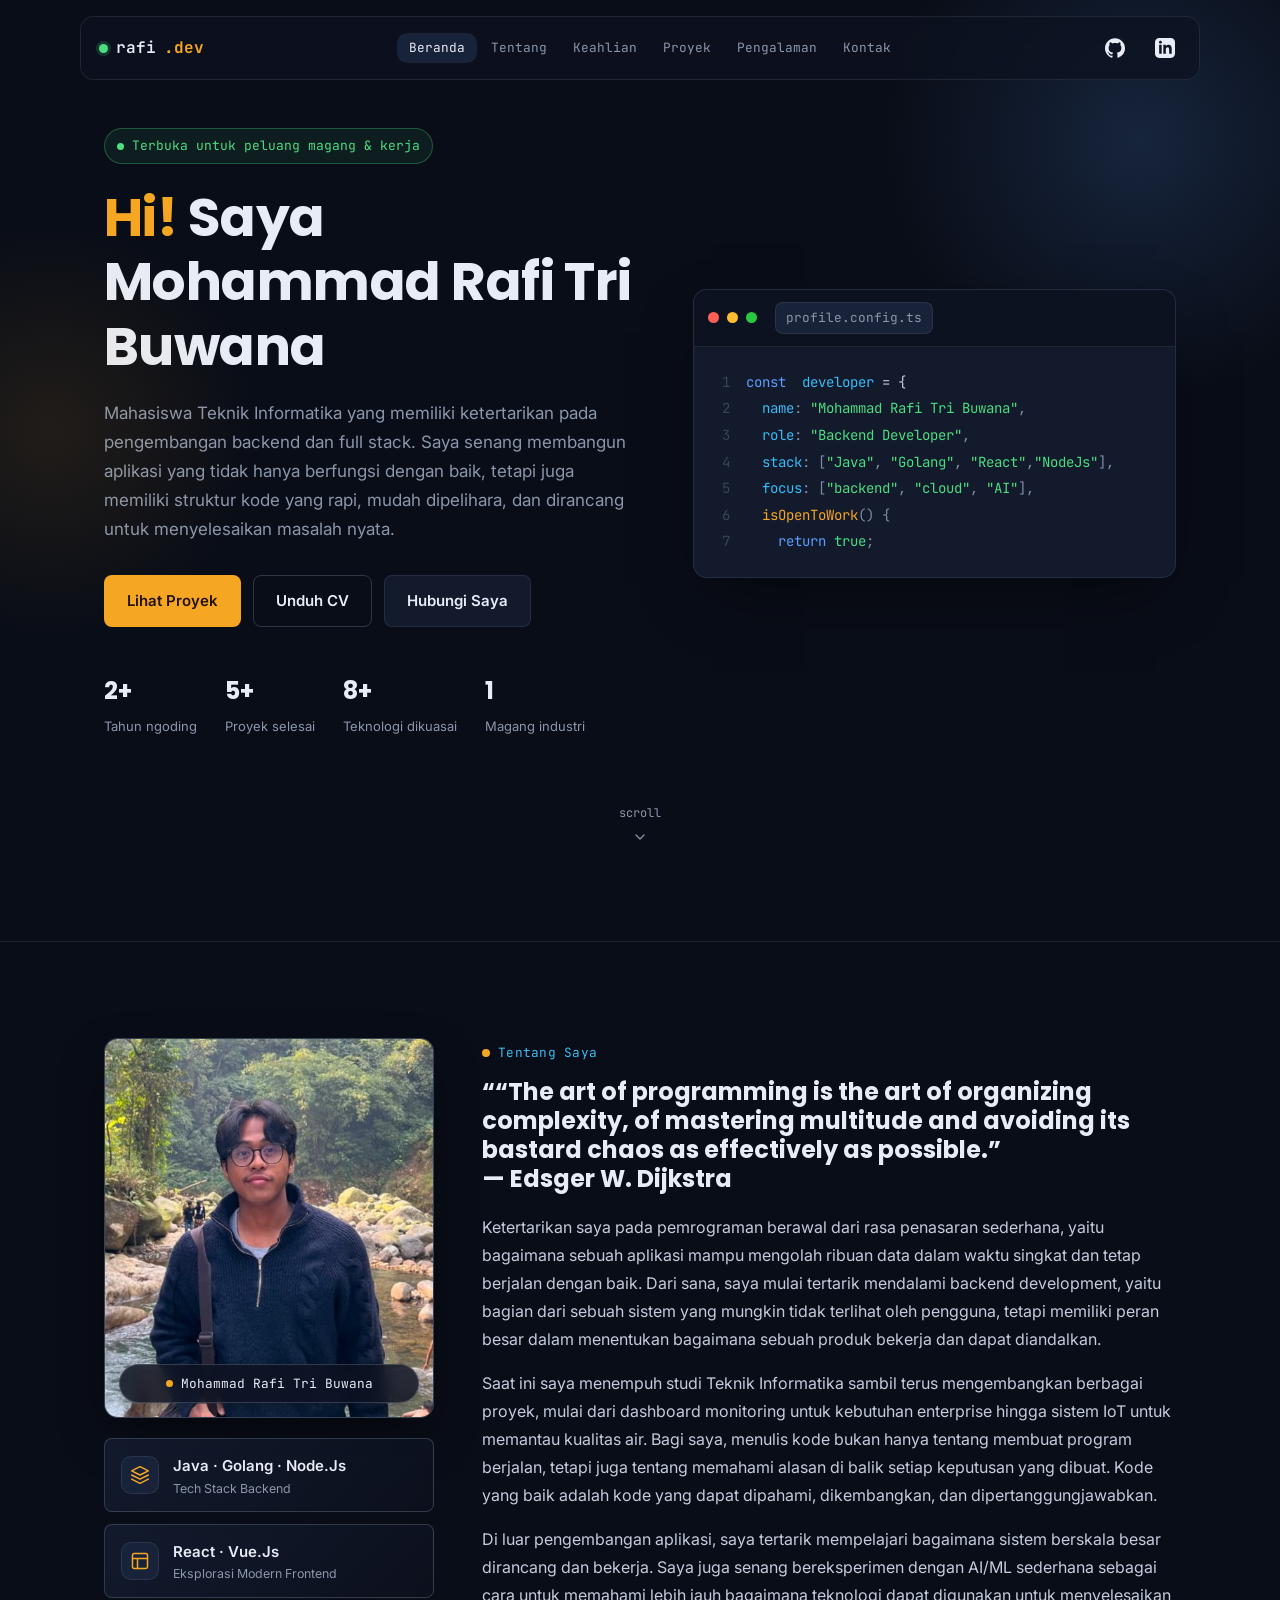
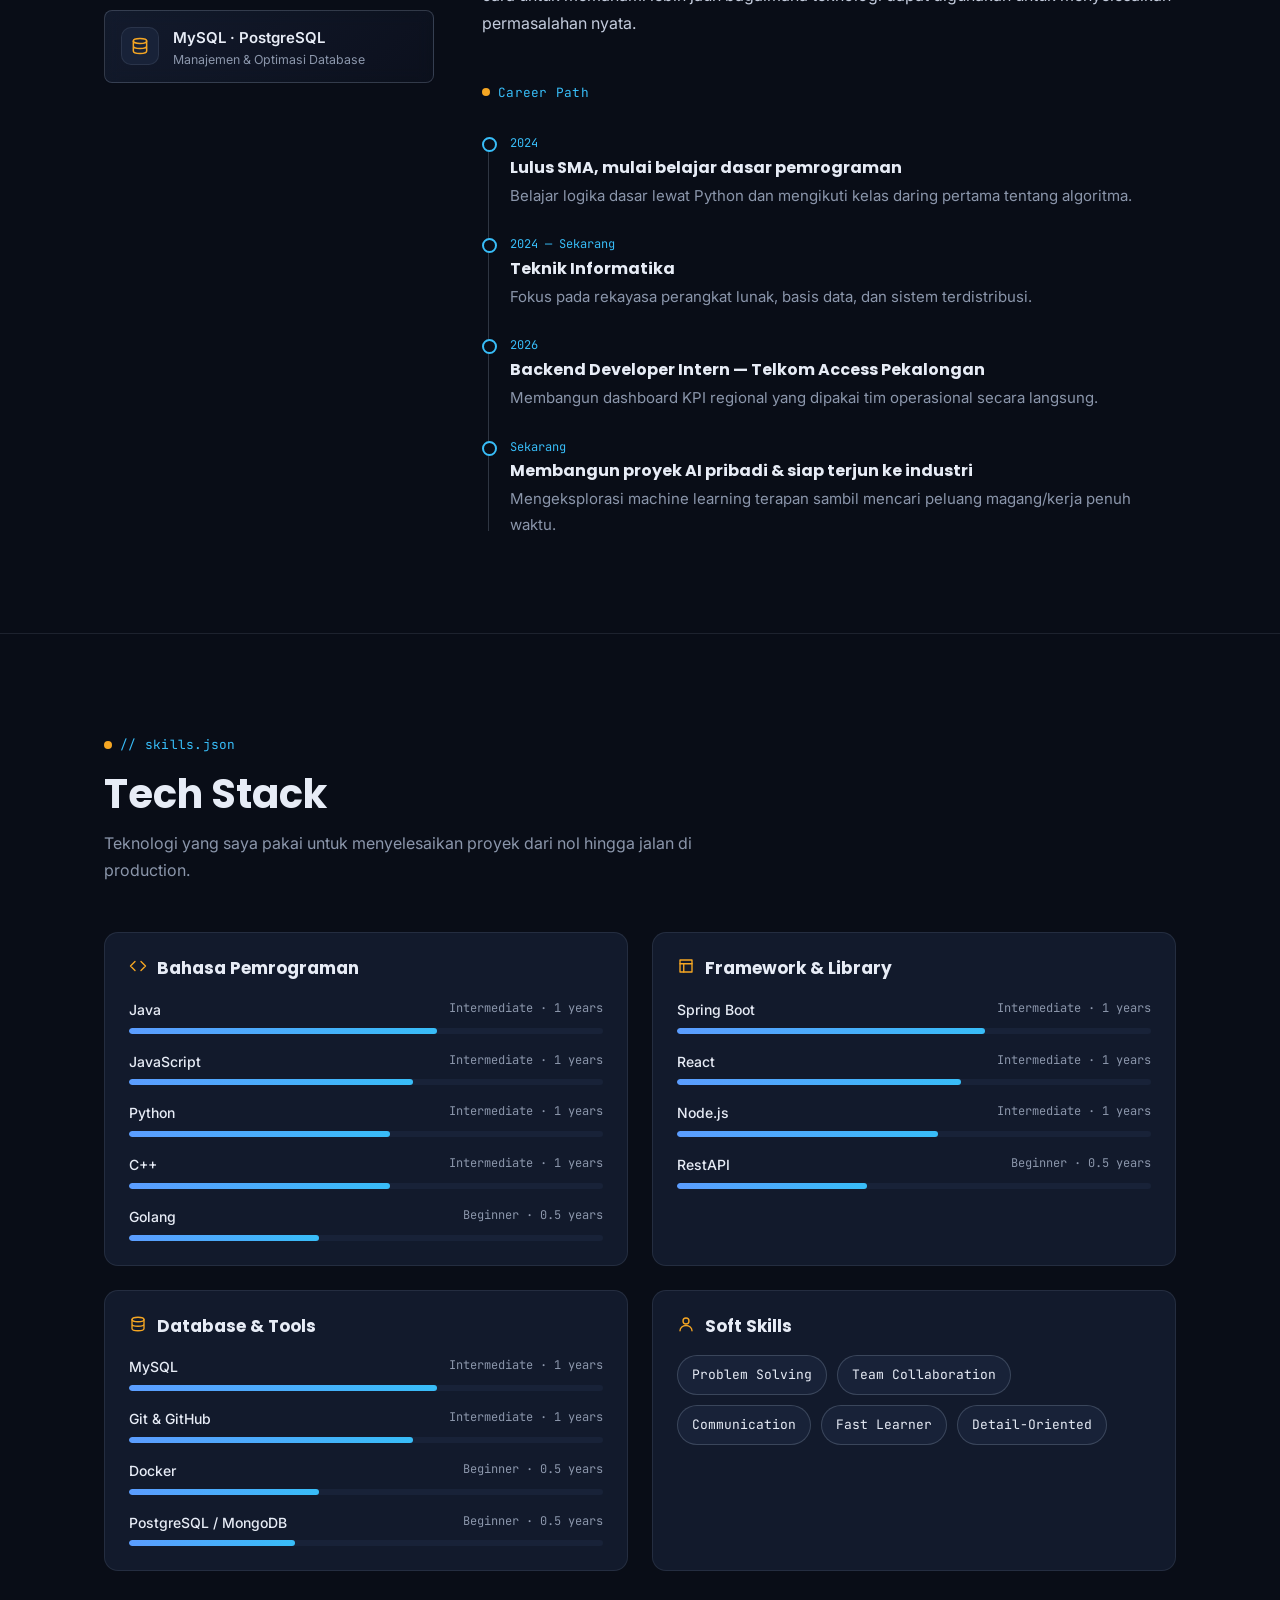
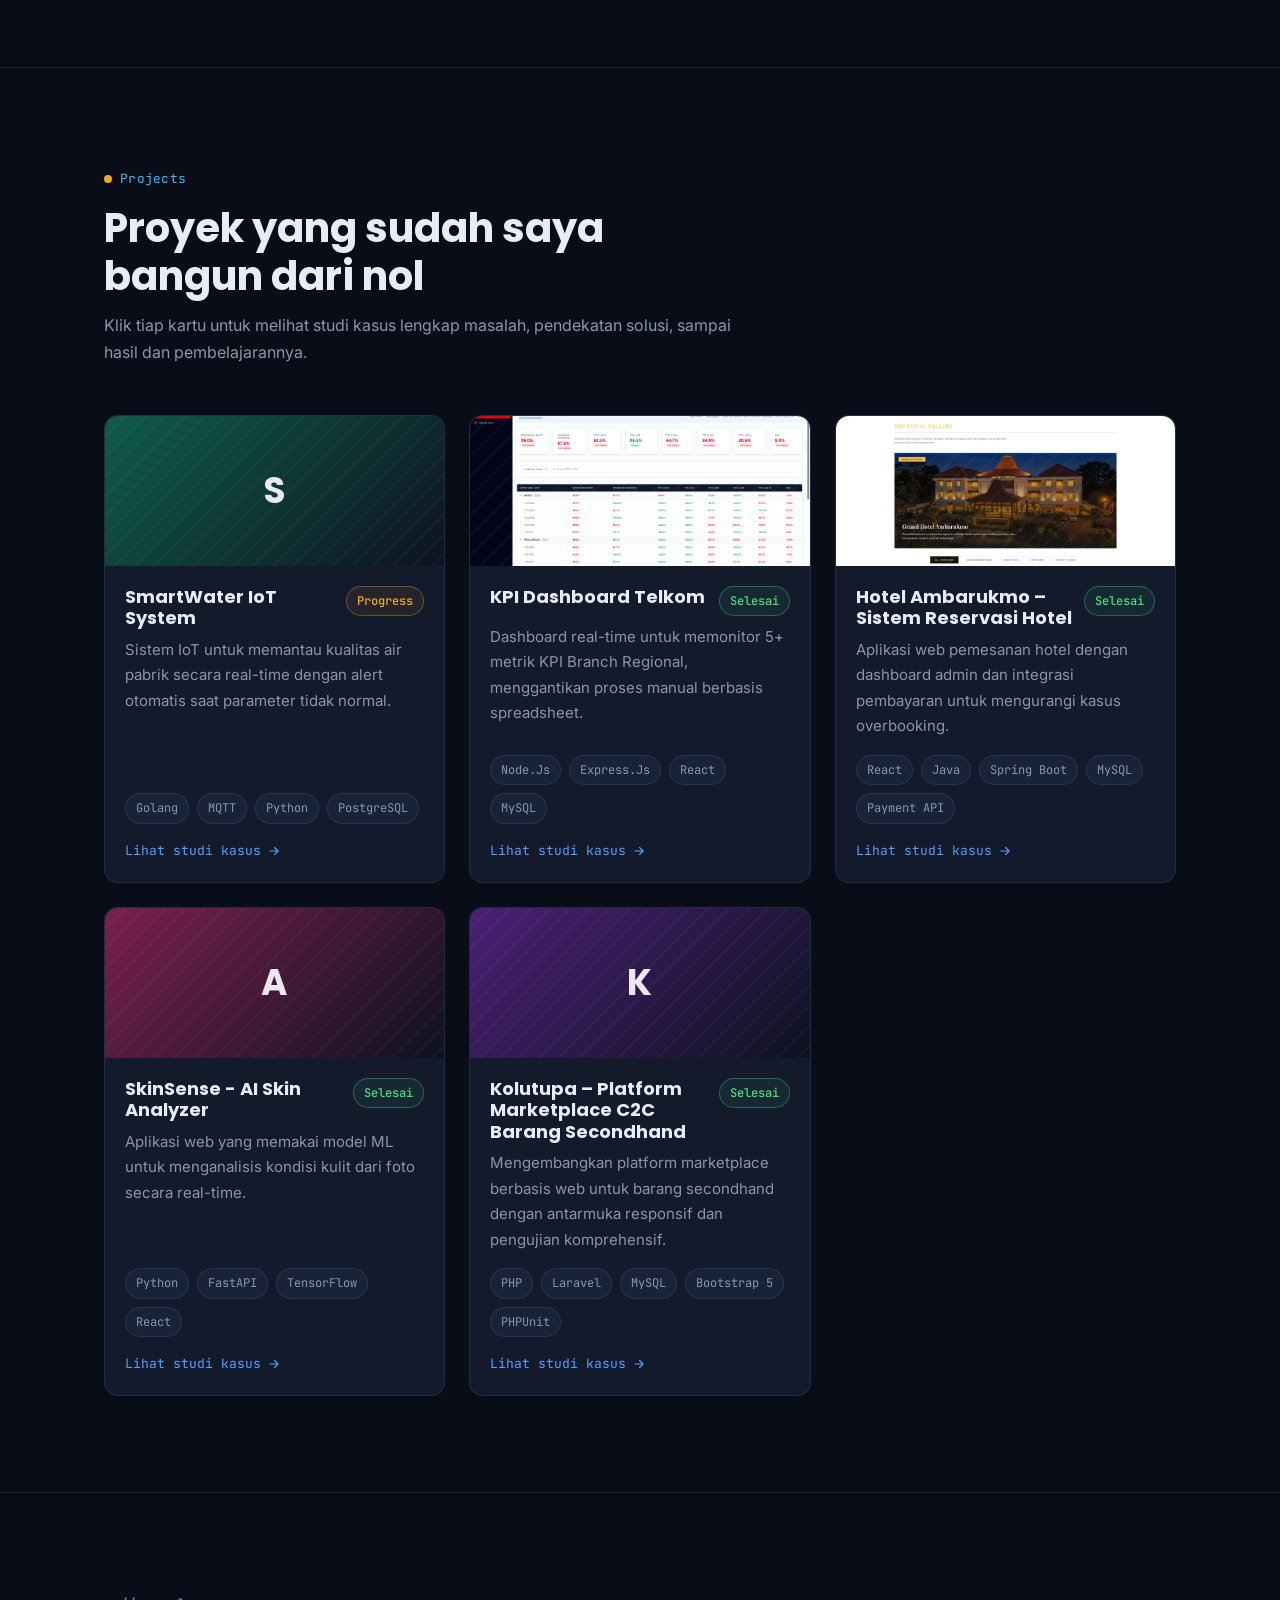
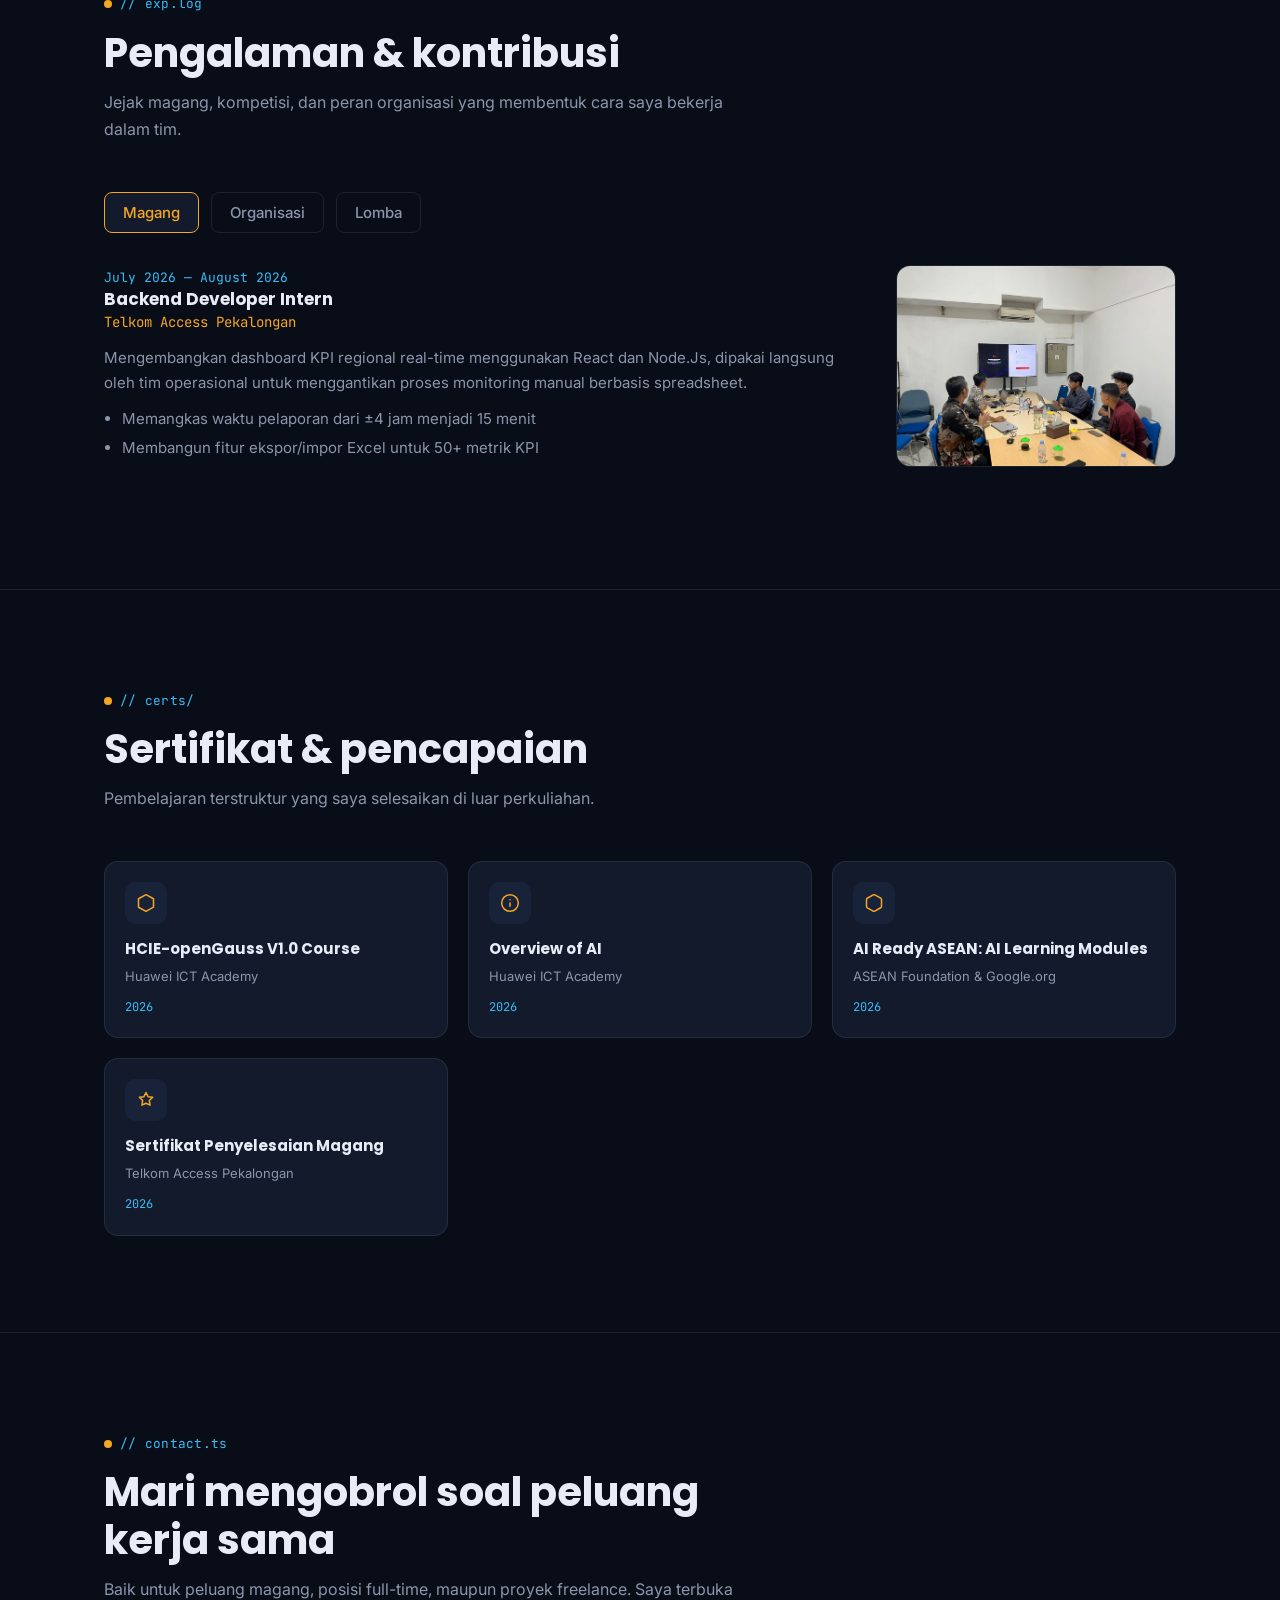
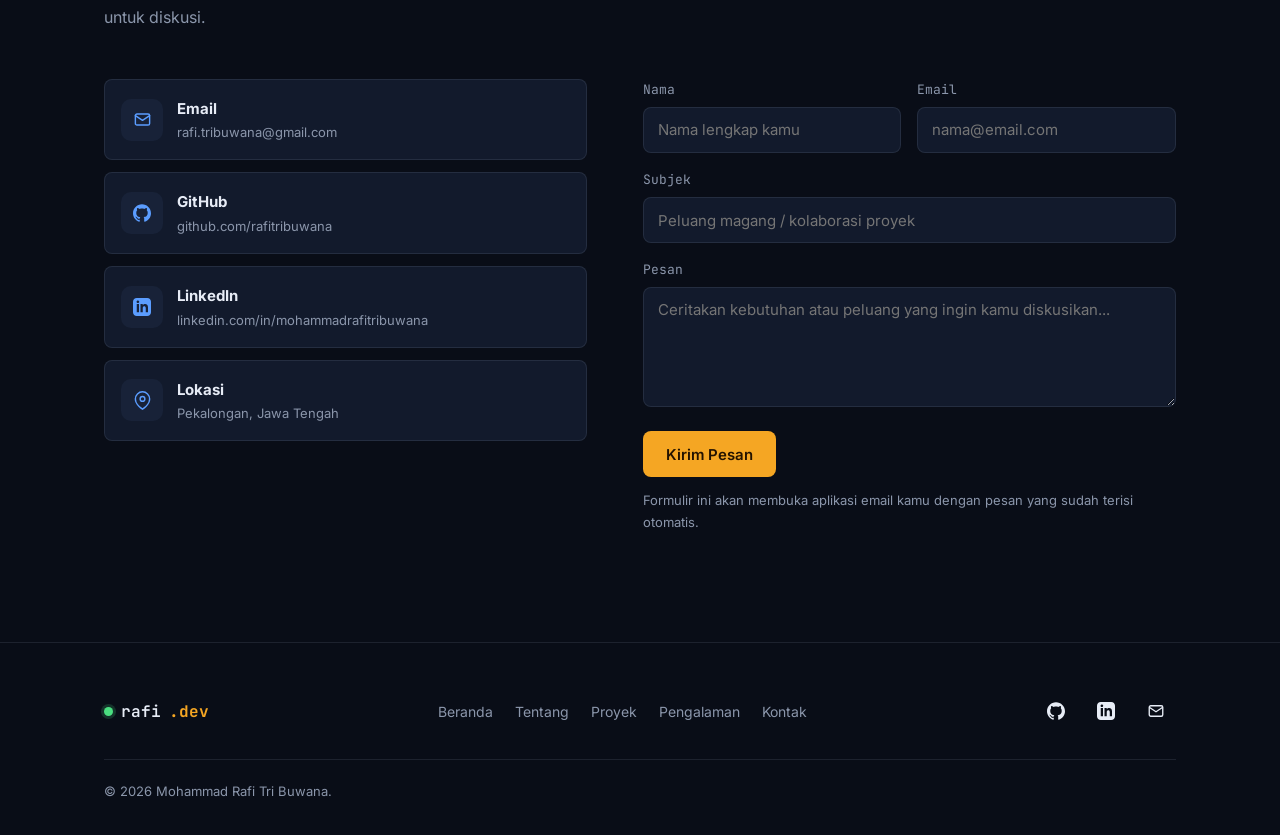
==== commit 9c9f3675: "update portofolio" ====
--- a/index.html
+++ b/index.html
@@ -144,7 +144,7 @@
 
       <div class="reveal about-right-col">
         <span class="eyebrow">Tentang Saya</span>
-        <h2>“Simplicity is prerequisite for reliability.”</h2>
+        <h2>““The art of programming is the art of organizing complexity, of mastering multitude and avoiding its bastard chaos as effectively as possible.”</h2>
         <h2>— Edsger W. Dijkstra</h2>
         <div class="about-text" style="margin-top:20px;">
           <p>Ketertarikan saya pada pemrograman berawal dari rasa penasaran sederhana, yaitu bagaimana sebuah aplikasi mampu mengolah ribuan data dalam waktu singkat dan tetap berjalan dengan baik. Dari sana, saya mulai tertarik mendalami backend development, yaitu bagian dari sebuah sistem yang mungkin tidak terlihat oleh pengguna, tetapi memiliki peran besar dalam menentukan bagaimana sebuah produk bekerja dan dapat diandalkan.</p>
